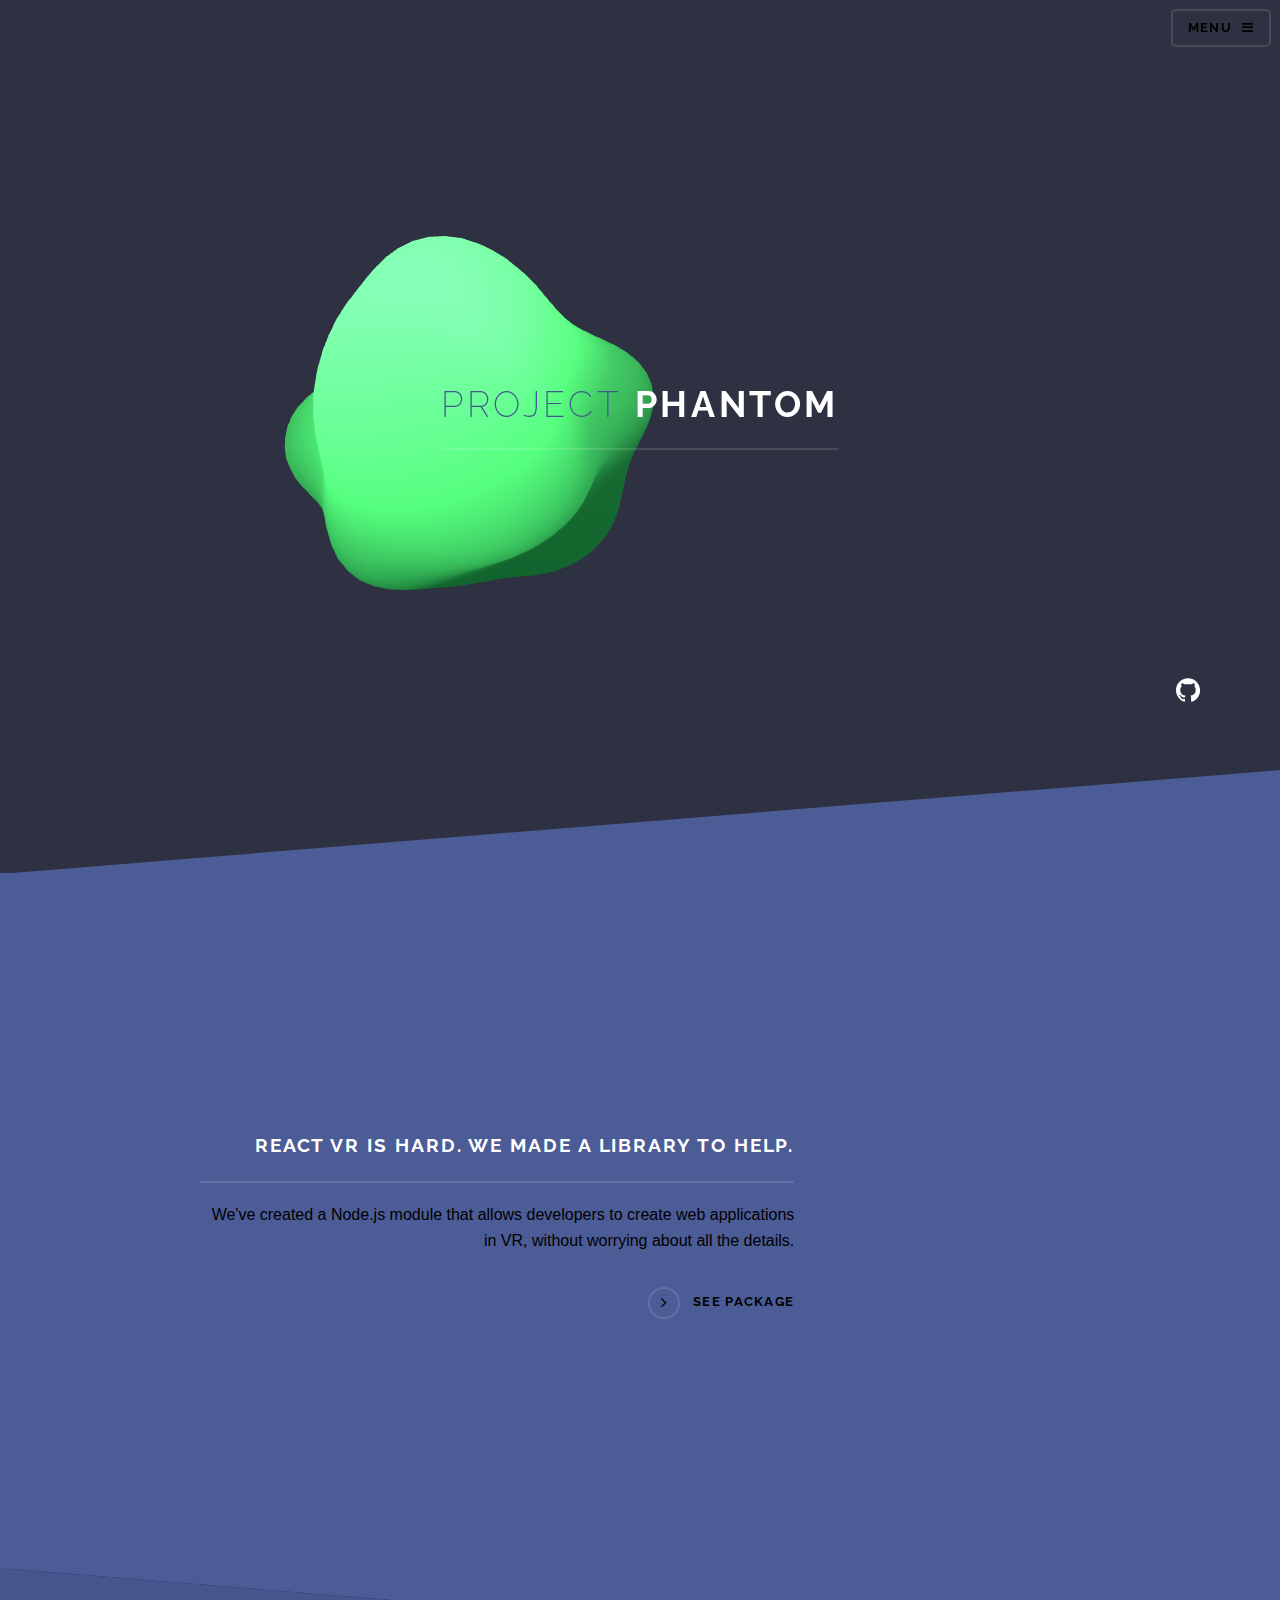
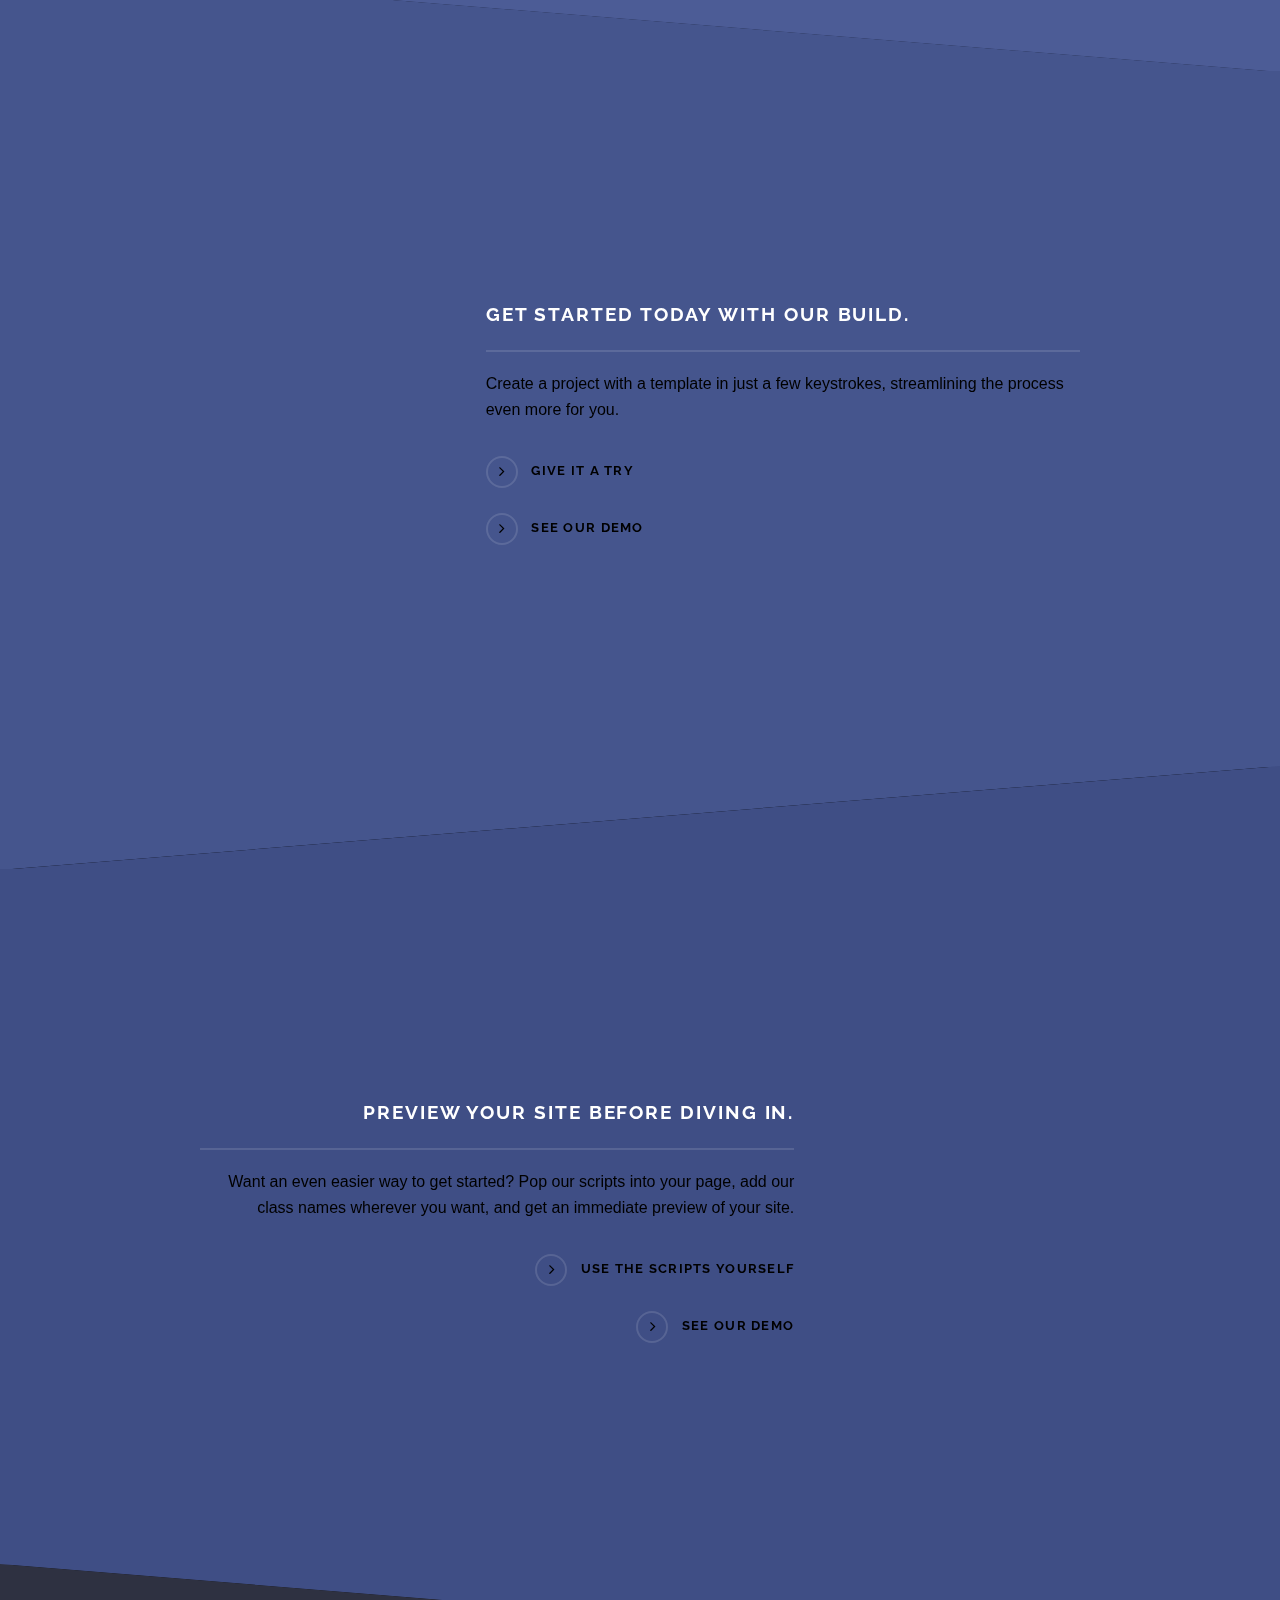
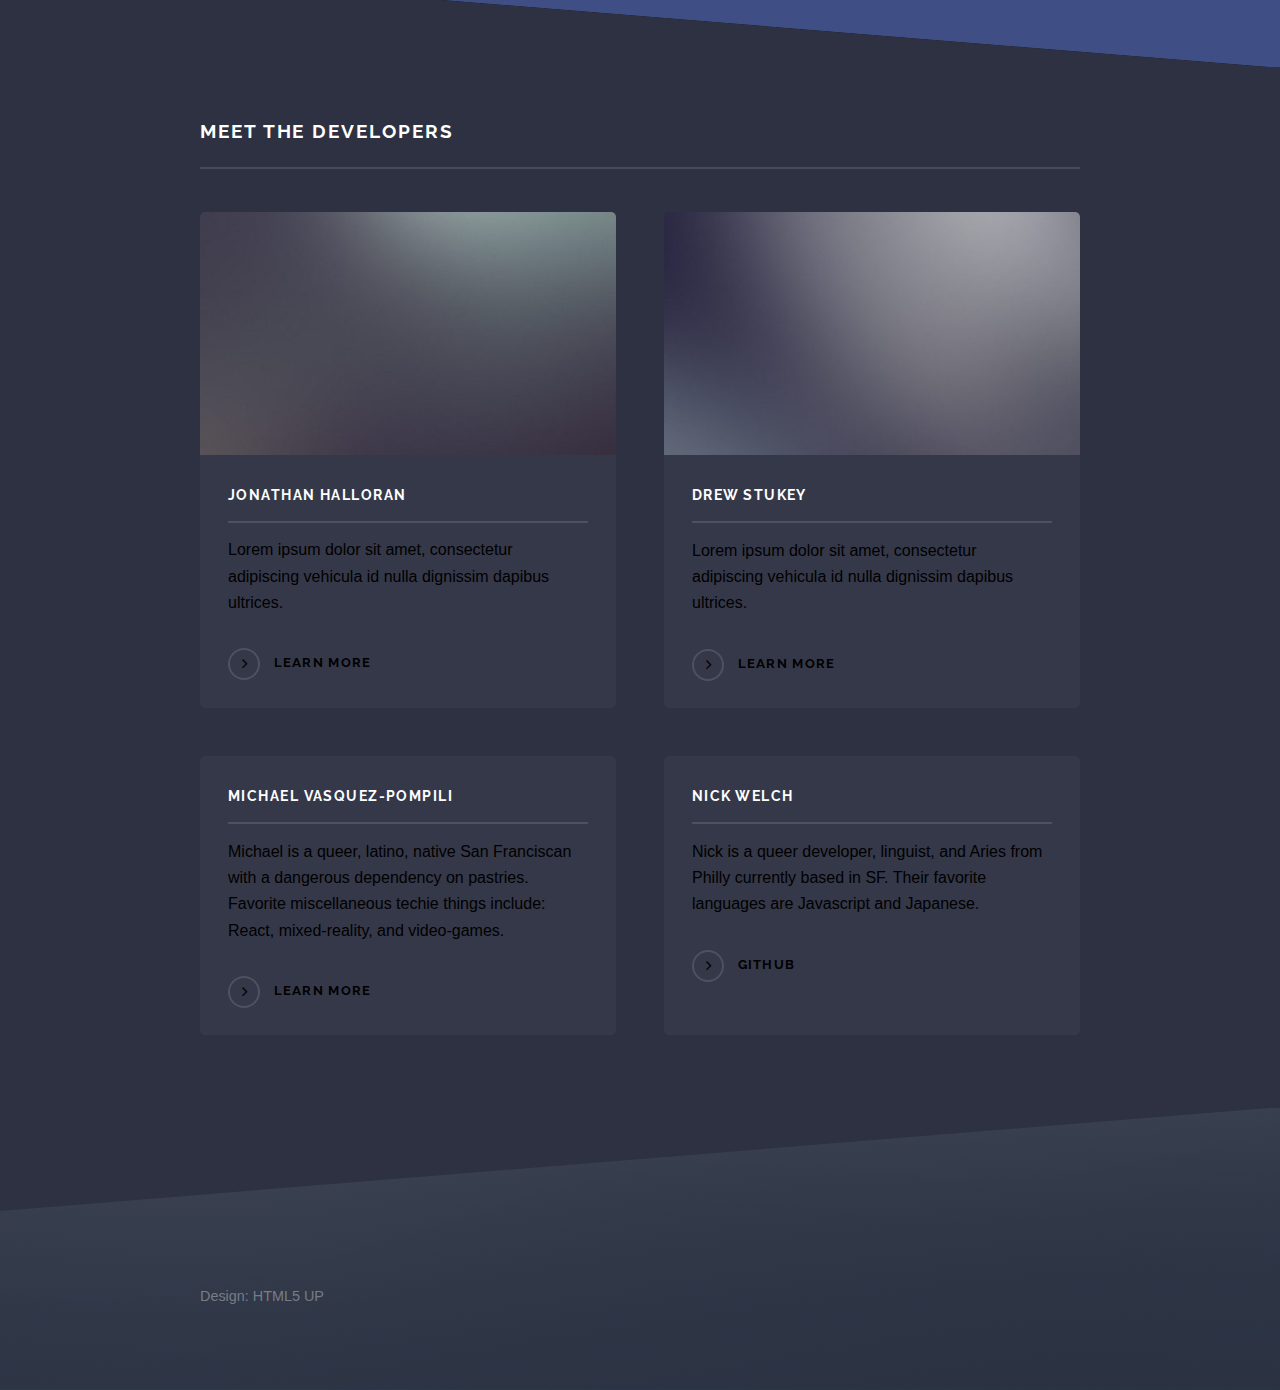
==== index.html @ 56a24dcd "hmmm" ====
<!DOCTYPE HTML>
<!--
	Solid State by HTML5 UP
	html5up.net | @ajlkn
	Free for personal and commercial use under the CCA 3.0 license (html5up.net/license)
-->
<html class="no-js">
	<head>
		<title>Project Phantom</title>
		<meta charset="utf-8" />
		<meta name="viewport" content="width=device-width, initial-scale=1" />
		<link rel="stylesheet" href="assets/css/main.css" />
		<meta name="viewport" content="width=device-width, initial-scale=1">
		<meta name="description" content="A collection of decorative animated background shapes powered by WebGL and TweenMax." />
		<meta name="keywords" content="webgl, background, shape, web design, web development, tweenmax, gsap, animation" />
		<meta name="author" content="Louis Hoebregts for Codrops" />
		<link rel="stylesheet" type="text/css" href="assets/css/base.css" />
		<link rel="stylesheet" type="text/css" href="assets/css/demo3.css" />
		<script>document.documentElement.className="js";var supportsCssVars=function(){var e,t=document.createElement("style");return t.innerHTML="root: { --tmp-var: bold; }",document.head.appendChild(t),e=!!(window.CSS&&window.CSS.supports&&window.CSS.supports("font-weight","var(--tmp-var)")),t.parentNode.removeChild(t),e};supportsCssVars()||alert("Please view this demo in a modern browser that supports CSS Variables.");</script>
		<script>
				function loadModal() {
					const iframe = document.createElement('iframe');
					iframe.classList.add('modal');
					const sectionThree = document.getElementById('three');
					sectionThree.appendChild(iframe);
					iframe.setAttribute('src', 'https://phantomvrtranslate.github.io/Phantom-Components-Demo/');
				}
			</script>
	</head>
	<body>
		<svg class="hidden">
			<symbol id="icon-github" viewBox="0 0 32.6 31.8">
				<title>github</title>
				<path d="M16.3,0C7.3,0,0,7.3,0,16.3c0,7.2,4.7,13.3,11.1,15.5c0.8,0.1,1.1-0.4,1.1-0.8c0-0.4,0-1.4,0-2.8c-4.5,1-5.5-2.2-5.5-2.2c-0.7-1.9-1.8-2.4-1.8-2.4c-1.5-1,0.1-1,0.1-1c1.6,0.1,2.5,1.7,2.5,1.7c1.5,2.5,3.8,1.8,4.7,1.4c0.1-1.1,0.6-1.8,1-2.2c-3.6-0.4-7.4-1.8-7.4-8.1c0-1.8,0.6-3.2,1.7-4.4C7.4,10.7,6.8,9,7.7,6.8c0,0,1.4-0.4,4.5,1.7c1.3-0.4,2.7-0.5,4.1-0.5c1.4,0,2.8,0.2,4.1,0.5c3.1-2.1,4.5-1.7,4.5-1.7c0.9,2.2,0.3,3.9,0.2,4.3c1,1.1,1.7,2.6,1.7,4.4c0,6.3-3.8,7.6-7.4,8c0.6,0.5,1.1,1.5,1.1,3c0,2.2,0,3.9,0,4.5c0,0.4,0.3,0.9,1.1,0.8c6.5-2.2,11.1-8.3,11.1-15.5C32.6,7.3,25.3,0,16.3,0z"/>
			</symbol>
		</svg>

		<!-- Page Wrapper -->
			<div id="page-wrapper">

				<!-- Header -->
					<header id="header" class="alt">
						<h1><a href="index.html">Project Phantom</a></h1>
						<nav>
							<a href="#menu">Menu</a>
						</nav>
					</header>

				<!-- Banner -->
					<section id="banner">
						<div class="inner">
							<!--<div class="logo"><span class="icon fa-diamond"></span></div> -->
							<div class="content">
								<canvas class="scene scene--full" id="scene"></canvas>
								<div class="content__inner">
									<h2><span class="proj">Project</span> Phantom</h2>
								</div>
								<a class="github" href="https://github.com/PhantomVRTranslate/PhantomVR" title="Find this project on GitHub"><svg class="icon icon--github"><use xlink:href="#icon-github"></use></svg></a>
							</div>
							</div>
					</section>
					<style>
 						#banner { background: -webkit-canvas(scene) }
 					</style>

				<!-- Wrapper -->
					<section id="wrapper">

						<!-- One -->
							<section id="one" class="wrapper spotlight style1">
								<div class="inner">
									<a href="#" class="image"><img src="https://s3.us-east-2.amazonaws.com/phantom-vr-images/components.png" alt="" /></a>
									<div class="content">
										<h2 class="major">React VR is hard. We made a library to help.</h2>
										<p>We've created a Node.js module that allows developers to create web applications in VR, without worrying about all the details.</p>
										<a href="https://www.npmjs.com/package/phantom_components" class="special">See Package</a>
									</div>
								</div>
							</section>

						<!-- Two -->
							<section id="two" class="wrapper alt spotlight style2">
								<div class="inner">
									<a href="#" class="image"><img src="https://s3.us-east-2.amazonaws.com/phantom-vr-images/unscraped-demo.png" alt="" /></a>
									<div class="content">
										<h2 class="major">Get started today with our build.</h2>
										<p>Create a project with a template in just a few keystrokes, streamlining the process even more for you.</p>
										<a href="https://github.com/PhantomVRTranslate/Phantom-Components-Demo" class="special">Give it a try</a>
										<a onclick="loadModal()" class="special">See our demo</a>
									</div>
								</div>
							</section>

						<!-- Three -->
							<section id="three" class="wrapper spotlight style3">
								<div class="inner">
									<a class="image"><img src="https://s3.us-east-2.amazonaws.com/phantom-vr-images/scraped-demo.png" alt="" /></button></a>
									<div class="content">
										<h2 class="major">Preview your site before diving in.</h2>
										<p>Want an even easier way to get started? Pop our scripts into your page, add our class names wherever you want, and get an immediate preview of your site.</p>
										<a href="https://github.com/PhantomVRTranslate/PhantomScripts" class="special">Use the scripts yourself</a>
										<a href="https://phantomvrtranslate.github.io/Phantom-Demo-Site/" class="special">See our demo</a>
									</div>
								</div>
							</section>

						<!-- Four -->
							<section id="four" class="wrapper alt style1">
								<div class="inner">
									<h2 class="major">Meet the Developers</h2>
									<section class="features">
										<article>
											<a href="#" class="image"><img src="images/pic04.jpg" alt="" /></a>
											<h3 class="major">Jonathan Halloran</h3>
											<p>Lorem ipsum dolor sit amet, consectetur adipiscing vehicula id nulla dignissim dapibus ultrices.</p>
											<a href="#" class="special">Learn more</a>
										</article>
										<article>
											<a href="#" class="image"><img src="images/pic07.jpg" alt="" /></a>
											<h3 class="major">Drew Stukey</h3>
											<p>Lorem ipsum dolor sit amet, consectetur adipiscing vehicula id nulla dignissim dapibus ultrices.</p>
											<a href="#" class="special">Learn more</a>
										</article>
										<article>
											<a href="#" class="image"><img src="http://res.cloudinary.com/mpompili/image/upload/c_crop,g_north,h_772,w_1235,x_0,y_89/v1525104320/Image_uploaded_from_iOS.jpg" alt="" /></a>
											<h3 class="major">Michael Vasquez-Pompili</h3>
											<p>Michael is a queer, latino, native San Franciscan with a dangerous dependency on pastries. Favorite miscellaneous techie things include: React, mixed-reality, and video-games.</p>
											<a href="#" class="special">Learn more</a>
										</article>
										<article>
											<a href="https://github.com/nwelchr" class="image"><img src="https://s3.us-east-2.amazonaws.com/nick-professional/profile.jpg" style="" alt="" /></a>
											<h3 class="major">Nick Welch</h3>
											<p>Nick is a queer developer, linguist, and Aries from Philly currently based in SF. Their favorite languages are Javascript and Japanese.</p>
											<a href="https://github.com/nwelchr" class="special">Github</a>
										</article>

									</section>
								</div>
							</section>

					</section>

				<!-- Footer -->
					<section id="footer">
						<div class="inner">

							<ul class="copyright">
								<li>Design: <a href="http://html5up.net">HTML5 UP</a></li>
							</ul>
						</div>
					</section>

			</div>

		<!-- Scripts -->
			<script src="assets/js/skel.min.js"></script>
			<script src="assets/js/jquery.min.js"></script>
			<script src="assets/js/jquery.scrollex.min.js"></script>
			<script src="assets/js/util.js"></script>
			<script src="assets/js/main.js"></script>
		<!-- 3D Blob -->
			<script src="assets/js/demo.js"></script>
			<script src="assets/js/three.min.js"></script>
			<script src="assets/js/perlin.js"></script>
			<script src="assets/js/TweenMax.min.js"></script>
			<script src="assets/js/demo3.js"></script>

	</body>
</html>
---- assets/css/main.css ----
@import url(font-awesome.min.css);
@import url("https://fonts.googleapis.com/css?family=Raleway:200,700|Source+Sans+Pro:300,600,300italic,600italic");

/*
	Solid State by HTML5 UP
	html5up.net | @ajlkn
	Free for personal and commercial use under the CCA 3.0 license (html5up.net/license)
*/

/* Modal */

.modal {
	display: block;
	position: fixed;
	top: 0;
	bottom: 0;
	left: 0;
	right: 0;
	width: 100vw;
	height: 100vh;
	z-index: 10;
	animation: fadein 5s ease forwards;
}

@keyframes fadein {
	0% { opacity: 0; }
	15% { opacity: 0 }
	100% { opacity: 1;  }
}


/* Reset */

	html, body, div, span, applet, object, iframe, h1, h2, h3, h4, h5, h6, p, blockquote, pre, a, abbr, acronym, address, big, cite, code, del, dfn, em, img, ins, kbd, q, s, samp, small, strike, strong, sub, sup, tt, var, b, u, i, center, dl, dt, dd, ol, ul, li, fieldset, form, label, legend, table, caption, tbody, tfoot, thead, tr, th, td, article, aside, canvas, details, embed, figure, figcaption, footer, header, hgroup, menu, nav, output, ruby, section, summary, time, mark, audio, video {
		margin: 0;
		padding: 0;
		border: 0;
		font-size: 100%;
		font: inherit;
		vertical-align: baseline;
	}

	article, aside, details, figcaption, figure, footer, header, hgroup, menu, nav, section {
		display: block;
	}

	body {
		line-height: 1;
		background-color: #2E3141;
	}

	ol, ul {
		list-style: none;
	}

	blockquote, q {
		quotes: none;
	}

	blockquote:before, blockquote:after, q:before, q:after {
		content: '';
		content: none;
	}

	table {
		border-collapse: collapse;
		border-spacing: 0;
	}

	body {
		-webkit-text-size-adjust: none;
	}

/* Box Model */

	*, *:before, *:after {
		-moz-box-sizing: border-box;
		-webkit-box-sizing: border-box;
		box-sizing: border-box;
	}

/* Grid */

	.row {
		border-bottom: solid 1px transparent;
		-moz-box-sizing: border-box;
		-webkit-box-sizing: border-box;
		box-sizing: border-box;
	}

	.row > * {
		float: left;
		-moz-box-sizing: border-box;
		-webkit-box-sizing: border-box;
		box-sizing: border-box;
	}

	.row:after, .row:before {
		content: '';
		display: block;
		clear: both;
		height: 0;
	}

	.row.uniform > * > :first-child {
		margin-top: 0;
	}

	.row.uniform > * > :last-child {
		margin-bottom: 0;
	}

	.row.\30 \25 > * {
		padding: 0 0 0 0em;
	}

	.row.\30 \25 {
		margin: 0 0 -1px 0em;
	}

	.row.uniform.\30 \25 > * {
		padding: 0em 0 0 0em;
	}

	.row.uniform.\30 \25 {
		margin: 0em 0 -1px 0em;
	}

	.row > * {
		padding: 0 0 0 1.75em;
	}

	.row {
		margin: 0 0 -1px -1.75em;
	}

	.row.uniform > * {
		padding: 1.75em 0 0 1.75em;
	}

	.row.uniform {
		margin: -1.75em 0 -1px -1.75em;
	}

	.row.\32 00\25 > * {
		padding: 0 0 0 3.5em;
	}

	.row.\32 00\25 {
		margin: 0 0 -1px -3.5em;
	}

	.row.uniform.\32 00\25 > * {
		padding: 3.5em 0 0 3.5em;
	}

	.row.uniform.\32 00\25 {
		margin: -3.5em 0 -1px -3.5em;
	}

	.row.\31 50\25 > * {
		padding: 0 0 0 2.625em;
	}

	.row.\31 50\25 {
		margin: 0 0 -1px -2.625em;
	}

	.row.uniform.\31 50\25 > * {
		padding: 2.625em 0 0 2.625em;
	}

	.row.uniform.\31 50\25 {
		margin: -2.625em 0 -1px -2.625em;
	}

	.row.\35 0\25 > * {
		padding: 0 0 0 0.875em;
	}

	.row.\35 0\25 {
		margin: 0 0 -1px -0.875em;
	}

	.row.uniform.\35 0\25 > * {
		padding: 0.875em 0 0 0.875em;
	}

	.row.uniform.\35 0\25 {
		margin: -0.875em 0 -1px -0.875em;
	}

	.row.\32 5\25 > * {
		padding: 0 0 0 0.4375em;
	}

	.row.\32 5\25 {
		margin: 0 0 -1px -0.4375em;
	}

	.row.uniform.\32 5\25 > * {
		padding: 0.4375em 0 0 0.4375em;
	}

	.row.uniform.\32 5\25 {
		margin: -0.4375em 0 -1px -0.4375em;
	}

	.\31 2u, .\31 2u\24 {
		width: 100%;
		clear: none;
		margin-left: 0;
	}

	.\31 1u, .\31 1u\24 {
		width: 91.6666666667%;
		clear: none;
		margin-left: 0;
	}

	.\31 0u, .\31 0u\24 {
		width: 83.3333333333%;
		clear: none;
		margin-left: 0;
	}

	.\39 u, .\39 u\24 {
		width: 75%;
		clear: none;
		margin-left: 0;
	}

	.\38 u, .\38 u\24 {
		width: 66.6666666667%;
		clear: none;
		margin-left: 0;
	}

	.\37 u, .\37 u\24 {
		width: 58.3333333333%;
		clear: none;
		margin-left: 0;
	}

	.\36 u, .\36 u\24 {
		width: 50%;
		clear: none;
		margin-left: 0;
	}

	.\35 u, .\35 u\24 {
		width: 41.6666666667%;
		clear: none;
		margin-left: 0;
	}

	.\34 u, .\34 u\24 {
		width: 33.3333333333%;
		clear: none;
		margin-left: 0;
	}

	.\33 u, .\33 u\24 {
		width: 25%;
		clear: none;
		margin-left: 0;
	}

	.\32 u, .\32 u\24 {
		width: 16.6666666667%;
		clear: none;
		margin-left: 0;
	}

	.\31 u, .\31 u\24 {
		width: 8.3333333333%;
		clear: none;
		margin-left: 0;
	}

	.\31 2u\24 + *,
	.\31 1u\24 + *,
	.\31 0u\24 + *,
	.\39 u\24 + *,
	.\38 u\24 + *,
	.\37 u\24 + *,
	.\36 u\24 + *,
	.\35 u\24 + *,
	.\34 u\24 + *,
	.\33 u\24 + *,
	.\32 u\24 + *,
	.\31 u\24 + * {
		clear: left;
	}

	.\-11u {
		margin-left: 91.66667%;
	}

	.\-10u {
		margin-left: 83.33333%;
	}

	.\-9u {
		margin-left: 75%;
	}

	.\-8u {
		margin-left: 66.66667%;
	}

	.\-7u {
		margin-left: 58.33333%;
	}

	.\-6u {
		margin-left: 50%;
	}

	.\-5u {
		margin-left: 41.66667%;
	}

	.\-4u {
		margin-left: 33.33333%;
	}

	.\-3u {
		margin-left: 25%;
	}

	.\-2u {
		margin-left: 16.66667%;
	}

	.\-1u {
		margin-left: 8.33333%;
	}

	@media screen and (max-width: 1680px) {

		.row > * {
			padding: 0 0 0 1.75em;
		}

		.row {
			margin: 0 0 -1px -1.75em;
		}

		.row.uniform > * {
			padding: 1.75em 0 0 1.75em;
		}

		.row.uniform {
			margin: -1.75em 0 -1px -1.75em;
		}

		.row.\32 00\25 > * {
			padding: 0 0 0 3.5em;
		}

		.row.\32 00\25 {
			margin: 0 0 -1px -3.5em;
		}

		.row.uniform.\32 00\25 > * {
			padding: 3.5em 0 0 3.5em;
		}

		.row.uniform.\32 00\25 {
			margin: -3.5em 0 -1px -3.5em;
		}

		.row.\31 50\25 > * {
			padding: 0 0 0 2.625em;
		}

		.row.\31 50\25 {
			margin: 0 0 -1px -2.625em;
		}

		.row.uniform.\31 50\25 > * {
			padding: 2.625em 0 0 2.625em;
		}

		.row.uniform.\31 50\25 {
			margin: -2.625em 0 -1px -2.625em;
		}

		.row.\35 0\25 > * {
			padding: 0 0 0 0.875em;
		}

		.row.\35 0\25 {
			margin: 0 0 -1px -0.875em;
		}

		.row.uniform.\35 0\25 > * {
			padding: 0.875em 0 0 0.875em;
		}

		.row.uniform.\35 0\25 {
			margin: -0.875em 0 -1px -0.875em;
		}

		.row.\32 5\25 > * {
			padding: 0 0 0 0.4375em;
		}

		.row.\32 5\25 {
			margin: 0 0 -1px -0.4375em;
		}

		.row.uniform.\32 5\25 > * {
			padding: 0.4375em 0 0 0.4375em;
		}

		.row.uniform.\32 5\25 {
			margin: -0.4375em 0 -1px -0.4375em;
		}

		.\31 2u\28xlarge\29, .\31 2u\24\28xlarge\29 {
			width: 100%;
			clear: none;
			margin-left: 0;
		}

		.\31 1u\28xlarge\29, .\31 1u\24\28xlarge\29 {
			width: 91.6666666667%;
			clear: none;
			margin-left: 0;
		}

		.\31 0u\28xlarge\29, .\31 0u\24\28xlarge\29 {
			width: 83.3333333333%;
			clear: none;
			margin-left: 0;
		}

		.\39 u\28xlarge\29, .\39 u\24\28xlarge\29 {
			width: 75%;
			clear: none;
			margin-left: 0;
		}

		.\38 u\28xlarge\29, .\38 u\24\28xlarge\29 {
			width: 66.6666666667%;
			clear: none;
			margin-left: 0;
		}

		.\37 u\28xlarge\29, .\37 u\24\28xlarge\29 {
			width: 58.3333333333%;
			clear: none;
			margin-left: 0;
		}

		.\36 u\28xlarge\29, .\36 u\24\28xlarge\29 {
			width: 50%;
			clear: none;
			margin-left: 0;
		}

		.\35 u\28xlarge\29, .\35 u\24\28xlarge\29 {
			width: 41.6666666667%;
			clear: none;
			margin-left: 0;
		}

		.\34 u\28xlarge\29, .\34 u\24\28xlarge\29 {
			width: 33.3333333333%;
			clear: none;
			margin-left: 0;
		}

		.\33 u\28xlarge\29, .\33 u\24\28xlarge\29 {
			width: 25%;
			clear: none;
			margin-left: 0;
		}

		.\32 u\28xlarge\29, .\32 u\24\28xlarge\29 {
			width: 16.6666666667%;
			clear: none;
			margin-left: 0;
		}

		.\31 u\28xlarge\29, .\31 u\24\28xlarge\29 {
			width: 8.3333333333%;
			clear: none;
			margin-left: 0;
		}

		.\31 2u\24\28xlarge\29 + *,
		.\31 1u\24\28xlarge\29 + *,
		.\31 0u\24\28xlarge\29 + *,
		.\39 u\24\28xlarge\29 + *,
		.\38 u\24\28xlarge\29 + *,
		.\37 u\24\28xlarge\29 + *,
		.\36 u\24\28xlarge\29 + *,
		.\35 u\24\28xlarge\29 + *,
		.\34 u\24\28xlarge\29 + *,
		.\33 u\24\28xlarge\29 + *,
		.\32 u\24\28xlarge\29 + *,
		.\31 u\24\28xlarge\29 + * {
			clear: left;
		}

		.\-11u\28xlarge\29 {
			margin-left: 91.66667%;
		}

		.\-10u\28xlarge\29 {
			margin-left: 83.33333%;
		}

		.\-9u\28xlarge\29 {
			margin-left: 75%;
		}

		.\-8u\28xlarge\29 {
			margin-left: 66.66667%;
		}

		.\-7u\28xlarge\29 {
			margin-left: 58.33333%;
		}

		.\-6u\28xlarge\29 {
			margin-left: 50%;
		}

		.\-5u\28xlarge\29 {
			margin-left: 41.66667%;
		}

		.\-4u\28xlarge\29 {
			margin-left: 33.33333%;
		}

		.\-3u\28xlarge\29 {
			margin-left: 25%;
		}

		.\-2u\28xlarge\29 {
			margin-left: 16.66667%;
		}

		.\-1u\28xlarge\29 {
			margin-left: 8.33333%;
		}

	}

	@media screen and (max-width: 1280px) {

		.row > * {
			padding: 0 0 0 1.75em;
		}

		.row {
			margin: 0 0 -1px -1.75em;
		}

		.row.uniform > * {
			padding: 1.75em 0 0 1.75em;
		}

		.row.uniform {
			margin: -1.75em 0 -1px -1.75em;
		}

		.row.\32 00\25 > * {
			padding: 0 0 0 3.5em;
		}

		.row.\32 00\25 {
			margin: 0 0 -1px -3.5em;
		}

		.row.uniform.\32 00\25 > * {
			padding: 3.5em 0 0 3.5em;
		}

		.row.uniform.\32 00\25 {
			margin: -3.5em 0 -1px -3.5em;
		}

		.row.\31 50\25 > * {
			padding: 0 0 0 2.625em;
		}

		.row.\31 50\25 {
			margin: 0 0 -1px -2.625em;
		}

		.row.uniform.\31 50\25 > * {
			padding: 2.625em 0 0 2.625em;
		}

		.row.uniform.\31 50\25 {
			margin: -2.625em 0 -1px -2.625em;
		}

		.row.\35 0\25 > * {
			padding: 0 0 0 0.875em;
		}

		.row.\35 0\25 {
			margin: 0 0 -1px -0.875em;
		}

		.row.uniform.\35 0\25 > * {
			padding: 0.875em 0 0 0.875em;
		}

		.row.uniform.\35 0\25 {
			margin: -0.875em 0 -1px -0.875em;
		}

		.row.\32 5\25 > * {
			padding: 0 0 0 0.4375em;
		}

		.row.\32 5\25 {
			margin: 0 0 -1px -0.4375em;
		}

		.row.uniform.\32 5\25 > * {
			padding: 0.4375em 0 0 0.4375em;
		}

		.row.uniform.\32 5\25 {
			margin: -0.4375em 0 -1px -0.4375em;
		}

		.\31 2u\28large\29, .\31 2u\24\28large\29 {
			width: 100%;
			clear: none;
			margin-left: 0;
		}

		.\31 1u\28large\29, .\31 1u\24\28large\29 {
			width: 91.6666666667%;
			clear: none;
			margin-left: 0;
		}

		.\31 0u\28large\29, .\31 0u\24\28large\29 {
			width: 83.3333333333%;
			clear: none;
			margin-left: 0;
		}

		.\39 u\28large\29, .\39 u\24\28large\29 {
			width: 75%;
			clear: none;
			margin-left: 0;
		}

		.\38 u\28large\29, .\38 u\24\28large\29 {
			width: 66.6666666667%;
			clear: none;
			margin-left: 0;
		}

		.\37 u\28large\29, .\37 u\24\28large\29 {
			width: 58.3333333333%;
			clear: none;
			margin-left: 0;
		}

		.\36 u\28large\29, .\36 u\24\28large\29 {
			width: 50%;
			clear: none;
			margin-left: 0;
		}

		.\35 u\28large\29, .\35 u\24\28large\29 {
			width: 41.6666666667%;
			clear: none;
			margin-left: 0;
		}

		.\34 u\28large\29, .\34 u\24\28large\29 {
			width: 33.3333333333%;
			clear: none;
			margin-left: 0;
		}

		.\33 u\28large\29, .\33 u\24\28large\29 {
			width: 25%;
			clear: none;
			margin-left: 0;
		}

		.\32 u\28large\29, .\32 u\24\28large\29 {
			width: 16.6666666667%;
			clear: none;
			margin-left: 0;
		}

		.\31 u\28large\29, .\31 u\24\28large\29 {
			width: 8.3333333333%;
			clear: none;
			margin-left: 0;
		}

		.\31 2u\24\28large\29 + *,
		.\31 1u\24\28large\29 + *,
		.\31 0u\24\28large\29 + *,
		.\39 u\24\28large\29 + *,
		.\38 u\24\28large\29 + *,
		.\37 u\24\28large\29 + *,
		.\36 u\24\28large\29 + *,
		.\35 u\24\28large\29 + *,
		.\34 u\24\28large\29 + *,
		.\33 u\24\28large\29 + *,
		.\32 u\24\28large\29 + *,
		.\31 u\24\28large\29 + * {
			clear: left;
		}

		.\-11u\28large\29 {
			margin-left: 91.66667%;
		}

		.\-10u\28large\29 {
			margin-left: 83.33333%;
		}

		.\-9u\28large\29 {
			margin-left: 75%;
		}

		.\-8u\28large\29 {
			margin-left: 66.66667%;
		}

		.\-7u\28large\29 {
			margin-left: 58.33333%;
		}

		.\-6u\28large\29 {
			margin-left: 50%;
		}

		.\-5u\28large\29 {
			margin-left: 41.66667%;
		}

		.\-4u\28large\29 {
			margin-left: 33.33333%;
		}

		.\-3u\28large\29 {
			margin-left: 25%;
		}

		.\-2u\28large\29 {
			margin-left: 16.66667%;
		}

		.\-1u\28large\29 {
			margin-left: 8.33333%;
		}

	}

	@media screen and (max-width: 980px) {

		.row > * {
			padding: 0 0 0 1.75em;
		}

		.row {
			margin: 0 0 -1px -1.75em;
		}

		.row.uniform > * {
			padding: 1.75em 0 0 1.75em;
		}

		.row.uniform {
			margin: -1.75em 0 -1px -1.75em;
		}

		.row.\32 00\25 > * {
			padding: 0 0 0 3.5em;
		}

		.row.\32 00\25 {
			margin: 0 0 -1px -3.5em;
		}

		.row.uniform.\32 00\25 > * {
			padding: 3.5em 0 0 3.5em;
		}

		.row.uniform.\32 00\25 {
			margin: -3.5em 0 -1px -3.5em;
		}

		.row.\31 50\25 > * {
			padding: 0 0 0 2.625em;
		}

		.row.\31 50\25 {
			margin: 0 0 -1px -2.625em;
		}

		.row.uniform.\31 50\25 > * {
			padding: 2.625em 0 0 2.625em;
		}

		.row.uniform.\31 50\25 {
			margin: -2.625em 0 -1px -2.625em;
		}

		.row.\35 0\25 > * {
			padding: 0 0 0 0.875em;
		}

		.row.\35 0\25 {
			margin: 0 0 -1px -0.875em;
		}

		.row.uniform.\35 0\25 > * {
			padding: 0.875em 0 0 0.875em;
		}

		.row.uniform.\35 0\25 {
			margin: -0.875em 0 -1px -0.875em;
		}

		.row.\32 5\25 > * {
			padding: 0 0 0 0.4375em;
		}

		.row.\32 5\25 {
			margin: 0 0 -1px -0.4375em;
		}

		.row.uniform.\32 5\25 > * {
			padding: 0.4375em 0 0 0.4375em;
		}

		.row.uniform.\32 5\25 {
			margin: -0.4375em 0 -1px -0.4375em;
		}

		.\31 2u\28medium\29, .\31 2u\24\28medium\29 {
			width: 100%;
			clear: none;
			margin-left: 0;
		}

		.\31 1u\28medium\29, .\31 1u\24\28medium\29 {
			width: 91.6666666667%;
			clear: none;
			margin-left: 0;
		}

		.\31 0u\28medium\29, .\31 0u\24\28medium\29 {
			width: 83.3333333333%;
			clear: none;
			margin-left: 0;
		}

		.\39 u\28medium\29, .\39 u\24\28medium\29 {
			width: 75%;
			clear: none;
			margin-left: 0;
		}

		.\38 u\28medium\29, .\38 u\24\28medium\29 {
			width: 66.6666666667%;
			clear: none;
			margin-left: 0;
		}

		.\37 u\28medium\29, .\37 u\24\28medium\29 {
			width: 58.3333333333%;
			clear: none;
			margin-left: 0;
		}

		.\36 u\28medium\29, .\36 u\24\28medium\29 {
			width: 50%;
			clear: none;
			margin-left: 0;
		}

		.\35 u\28medium\29, .\35 u\24\28medium\29 {
			width: 41.6666666667%;
			clear: none;
			margin-left: 0;
		}

		.\34 u\28medium\29, .\34 u\24\28medium\29 {
			width: 33.3333333333%;
			clear: none;
			margin-left: 0;
		}

		.\33 u\28medium\29, .\33 u\24\28medium\29 {
			width: 25%;
			clear: none;
			margin-left: 0;
		}

		.\32 u\28medium\29, .\32 u\24\28medium\29 {
			width: 16.6666666667%;
			clear: none;
			margin-left: 0;
		}

		.\31 u\28medium\29, .\31 u\24\28medium\29 {
			width: 8.3333333333%;
			clear: none;
			margin-left: 0;
		}

		.\31 2u\24\28medium\29 + *,
		.\31 1u\24\28medium\29 + *,
		.\31 0u\24\28medium\29 + *,
		.\39 u\24\28medium\29 + *,
		.\38 u\24\28medium\29 + *,
		.\37 u\24\28medium\29 + *,
		.\36 u\24\28medium\29 + *,
		.\35 u\24\28medium\29 + *,
		.\34 u\24\28medium\29 + *,
		.\33 u\24\28medium\29 + *,
		.\32 u\24\28medium\29 + *,
		.\31 u\24\28medium\29 + * {
			clear: left;
		}

		.\-11u\28medium\29 {
			margin-left: 91.66667%;
		}

		.\-10u\28medium\29 {
			margin-left: 83.33333%;
		}

		.\-9u\28medium\29 {
			margin-left: 75%;
		}

		.\-8u\28medium\29 {
			margin-left: 66.66667%;
		}

		.\-7u\28medium\29 {
			margin-left: 58.33333%;
		}

		.\-6u\28medium\29 {
			margin-left: 50%;
		}

		.\-5u\28medium\29 {
			margin-left: 41.66667%;
		}

		.\-4u\28medium\29 {
			margin-left: 33.33333%;
		}

		.\-3u\28medium\29 {
			margin-left: 25%;
		}

		.\-2u\28medium\29 {
			margin-left: 16.66667%;
		}

		.\-1u\28medium\29 {
			margin-left: 8.33333%;
		}

	}

	@media screen and (max-width: 736px) {

		.row > * {
			padding: 0 0 0 1.25em;
		}

		.row {
			margin: 0 0 -1px -1.25em;
		}

		.row.uniform > * {
			padding: 1.25em 0 0 1.25em;
		}

		.row.uniform {
			margin: -1.25em 0 -1px -1.25em;
		}

		.row.\32 00\25 > * {
			padding: 0 0 0 2.5em;
		}

		.row.\32 00\25 {
			margin: 0 0 -1px -2.5em;
		}

		.row.uniform.\32 00\25 > * {
			padding: 2.5em 0 0 2.5em;
		}

		.row.uniform.\32 00\25 {
			margin: -2.5em 0 -1px -2.5em;
		}

		.row.\31 50\25 > * {
			padding: 0 0 0 1.875em;
		}

		.row.\31 50\25 {
			margin: 0 0 -1px -1.875em;
		}

		.row.uniform.\31 50\25 > * {
			padding: 1.875em 0 0 1.875em;
		}

		.row.uniform.\31 50\25 {
			margin: -1.875em 0 -1px -1.875em;
		}

		.row.\35 0\25 > * {
			padding: 0 0 0 0.625em;
		}

		.row.\35 0\25 {
			margin: 0 0 -1px -0.625em;
		}

		.row.uniform.\35 0\25 > * {
			padding: 0.625em 0 0 0.625em;
		}

		.row.uniform.\35 0\25 {
			margin: -0.625em 0 -1px -0.625em;
		}

		.row.\32 5\25 > * {
			padding: 0 0 0 0.3125em;
		}

		.row.\32 5\25 {
			margin: 0 0 -1px -0.3125em;
		}

		.row.uniform.\32 5\25 > * {
			padding: 0.3125em 0 0 0.3125em;
		}

		.row.uniform.\32 5\25 {
			margin: -0.3125em 0 -1px -0.3125em;
		}

		.\31 2u\28small\29, .\31 2u\24\28small\29 {
			width: 100%;
			clear: none;
			margin-left: 0;
		}

		.\31 1u\28small\29, .\31 1u\24\28small\29 {
			width: 91.6666666667%;
			clear: none;
			margin-left: 0;
		}

		.\31 0u\28small\29, .\31 0u\24\28small\29 {
			width: 83.3333333333%;
			clear: none;
			margin-left: 0;
		}

		.\39 u\28small\29, .\39 u\24\28small\29 {
			width: 75%;
			clear: none;
			margin-left: 0;
		}

		.\38 u\28small\29, .\38 u\24\28small\29 {
			width: 66.6666666667%;
			clear: none;
			margin-left: 0;
		}

		.\37 u\28small\29, .\37 u\24\28small\29 {
			width: 58.3333333333%;
			clear: none;
			margin-left: 0;
		}

		.\36 u\28small\29, .\36 u\24\28small\29 {
			width: 50%;
			clear: none;
			margin-left: 0;
		}

		.\35 u\28small\29, .\35 u\24\28small\29 {
			width: 41.6666666667%;
			clear: none;
			margin-left: 0;
		}

		.\34 u\28small\29, .\34 u\24\28small\29 {
			width: 33.3333333333%;
			clear: none;
			margin-left: 0;
		}

		.\33 u\28small\29, .\33 u\24\28small\29 {
			width: 25%;
			clear: none;
			margin-left: 0;
		}

		.\32 u\28small\29, .\32 u\24\28small\29 {
			width: 16.6666666667%;
			clear: none;
			margin-left: 0;
		}

		.\31 u\28small\29, .\31 u\24\28small\29 {
			width: 8.3333333333%;
			clear: none;
			margin-left: 0;
		}

		.\31 2u\24\28small\29 + *,
		.\31 1u\24\28small\29 + *,
		.\31 0u\24\28small\29 + *,
		.\39 u\24\28small\29 + *,
		.\38 u\24\28small\29 + *,
		.\37 u\24\28small\29 + *,
		.\36 u\24\28small\29 + *,
		.\35 u\24\28small\29 + *,
		.\34 u\24\28small\29 + *,
		.\33 u\24\28small\29 + *,
		.\32 u\24\28small\29 + *,
		.\31 u\24\28small\29 + * {
			clear: left;
		}

		.\-11u\28small\29 {
			margin-left: 91.66667%;
		}

		.\-10u\28small\29 {
			margin-left: 83.33333%;
		}

		.\-9u\28small\29 {
			margin-left: 75%;
		}

		.\-8u\28small\29 {
			margin-left: 66.66667%;
		}

		.\-7u\28small\29 {
			margin-left: 58.33333%;
		}

		.\-6u\28small\29 {
			margin-left: 50%;
		}

		.\-5u\28small\29 {
			margin-left: 41.66667%;
		}

		.\-4u\28small\29 {
			margin-left: 33.33333%;
		}

		.\-3u\28small\29 {
			margin-left: 25%;
		}

		.\-2u\28small\29 {
			margin-left: 16.66667%;
		}

		.\-1u\28small\29 {
			margin-left: 8.33333%;
		}

	}

	@media screen and (max-width: 640px) {

		.row > * {
			padding: 0 0 0 1.25em;
		}

		.row {
			margin: 0 0 -1px -1.25em;
		}

		.row.uniform > * {
			padding: 1.25em 0 0 1.25em;
		}

		.row.uniform {
			margin: -1.25em 0 -1px -1.25em;
		}

		.row.\32 00\25 > * {
			padding: 0 0 0 2.5em;
		}

		.row.\32 00\25 {
			margin: 0 0 -1px -2.5em;
		}

		.row.uniform.\32 00\25 > * {
			padding: 2.5em 0 0 2.5em;
		}

		.row.uniform.\32 00\25 {
			margin: -2.5em 0 -1px -2.5em;
		}

		.row.\31 50\25 > * {
			padding: 0 0 0 1.875em;
		}

		.row.\31 50\25 {
			margin: 0 0 -1px -1.875em;
		}

		.row.uniform.\31 50\25 > * {
			padding: 1.875em 0 0 1.875em;
		}

		.row.uniform.\31 50\25 {
			margin: -1.875em 0 -1px -1.875em;
		}

		.row.\35 0\25 > * {
			padding: 0 0 0 0.625em;
		}

		.row.\35 0\25 {
			margin: 0 0 -1px -0.625em;
		}

		.row.uniform.\35 0\25 > * {
			padding: 0.625em 0 0 0.625em;
		}

		.row.uniform.\35 0\25 {
			margin: -0.625em 0 -1px -0.625em;
		}

		.row.\32 5\25 > * {
			padding: 0 0 0 0.3125em;
		}

		.row.\32 5\25 {
			margin: 0 0 -1px -0.3125em;
		}

		.row.uniform.\32 5\25 > * {
			padding: 0.3125em 0 0 0.3125em;
		}

		.row.uniform.\32 5\25 {
			margin: -0.3125em 0 -1px -0.3125em;
		}

		.\31 2u\28xsmall\29, .\31 2u\24\28xsmall\29 {
			width: 100%;
			clear: none;
			margin-left: 0;
		}

		.\31 1u\28xsmall\29, .\31 1u\24\28xsmall\29 {
			width: 91.6666666667%;
			clear: none;
			margin-left: 0;
		}

		.\31 0u\28xsmall\29, .\31 0u\24\28xsmall\29 {
			width: 83.3333333333%;
			clear: none;
			margin-left: 0;
		}

		.\39 u\28xsmall\29, .\39 u\24\28xsmall\29 {
			width: 75%;
			clear: none;
			margin-left: 0;
		}

		.\38 u\28xsmall\29, .\38 u\24\28xsmall\29 {
			width: 66.6666666667%;
			clear: none;
			margin-left: 0;
		}

		.\37 u\28xsmall\29, .\37 u\24\28xsmall\29 {
			width: 58.3333333333%;
			clear: none;
			margin-left: 0;
		}

		.\36 u\28xsmall\29, .\36 u\24\28xsmall\29 {
			width: 50%;
			clear: none;
			margin-left: 0;
		}

		.\35 u\28xsmall\29, .\35 u\24\28xsmall\29 {
			width: 41.6666666667%;
			clear: none;
			margin-left: 0;
		}

		.\34 u\28xsmall\29, .\34 u\24\28xsmall\29 {
			width: 33.3333333333%;
			clear: none;
			margin-left: 0;
		}

		.\33 u\28xsmall\29, .\33 u\24\28xsmall\29 {
			width: 25%;
			clear: none;
			margin-left: 0;
		}

		.\32 u\28xsmall\29, .\32 u\24\28xsmall\29 {
			width: 16.6666666667%;
			clear: none;
			margin-left: 0;
		}

		.\31 u\28xsmall\29, .\31 u\24\28xsmall\29 {
			width: 8.3333333333%;
			clear: none;
			margin-left: 0;
		}

		.\31 2u\24\28xsmall\29 + *,
		.\31 1u\24\28xsmall\29 + *,
		.\31 0u\24\28xsmall\29 + *,
		.\39 u\24\28xsmall\29 + *,
		.\38 u\24\28xsmall\29 + *,
		.\37 u\24\28xsmall\29 + *,
		.\36 u\24\28xsmall\29 + *,
		.\35 u\24\28xsmall\29 + *,
		.\34 u\24\28xsmall\29 + *,
		.\33 u\24\28xsmall\29 + *,
		.\32 u\24\28xsmall\29 + *,
		.\31 u\24\28xsmall\29 + * {
			clear: left;
		}

		.\-11u\28xsmall\29 {
			margin-left: 91.66667%;
		}

		.\-10u\28xsmall\29 {
			margin-left: 83.33333%;
		}

		.\-9u\28xsmall\29 {
			margin-left: 75%;
		}

		.\-8u\28xsmall\29 {
			margin-left: 66.66667%;
		}

		.\-7u\28xsmall\29 {
			margin-left: 58.33333%;
		}

		.\-6u\28xsmall\29 {
			margin-left: 50%;
		}

		.\-5u\28xsmall\29 {
			margin-left: 41.66667%;
		}

		.\-4u\28xsmall\29 {
			margin-left: 33.33333%;
		}

		.\-3u\28xsmall\29 {
			margin-left: 25%;
		}

		.\-2u\28xsmall\29 {
			margin-left: 16.66667%;
		}

		.\-1u\28xsmall\29 {
			margin-left: 8.33333%;
		}

	}

	@media screen and (max-width: 360px) {

		.row > * {
			padding: 0 0 0 1.25em;
		}

		.row {
			margin: 0 0 -1px -1.25em;
		}

		.row.uniform > * {
			padding: 1.25em 0 0 1.25em;
		}

		.row.uniform {
			margin: -1.25em 0 -1px -1.25em;
		}

		.row.\32 00\25 > * {
			padding: 0 0 0 2.5em;
		}

		.row.\32 00\25 {
			margin: 0 0 -1px -2.5em;
		}

		.row.uniform.\32 00\25 > * {
			padding: 2.5em 0 0 2.5em;
		}

		.row.uniform.\32 00\25 {
			margin: -2.5em 0 -1px -2.5em;
		}

		.row.\31 50\25 > * {
			padding: 0 0 0 1.875em;
		}

		.row.\31 50\25 {
			margin: 0 0 -1px -1.875em;
		}

		.row.uniform.\31 50\25 > * {
			padding: 1.875em 0 0 1.875em;
		}

		.row.uniform.\31 50\25 {
			margin: -1.875em 0 -1px -1.875em;
		}

		.row.\35 0\25 > * {
			padding: 0 0 0 0.625em;
		}

		.row.\35 0\25 {
			margin: 0 0 -1px -0.625em;
		}

		.row.uniform.\35 0\25 > * {
			padding: 0.625em 0 0 0.625em;
		}

		.row.uniform.\35 0\25 {
			margin: -0.625em 0 -1px -0.625em;
		}

		.row.\32 5\25 > * {
			padding: 0 0 0 0.3125em;
		}

		.row.\32 5\25 {
			margin: 0 0 -1px -0.3125em;
		}

		.row.uniform.\32 5\25 > * {
			padding: 0.3125em 0 0 0.3125em;
		}

		.row.uniform.\32 5\25 {
			margin: -0.3125em 0 -1px -0.3125em;
		}

		.\31 2u\28xxsmall\29, .\31 2u\24\28xxsmall\29 {
			width: 100%;
			clear: none;
			margin-left: 0;
		}

		.\31 1u\28xxsmall\29, .\31 1u\24\28xxsmall\29 {
			width: 91.6666666667%;
			clear: none;
			margin-left: 0;
		}

		.\31 0u\28xxsmall\29, .\31 0u\24\28xxsmall\29 {
			width: 83.3333333333%;
			clear: none;
			margin-left: 0;
		}

		.\39 u\28xxsmall\29, .\39 u\24\28xxsmall\29 {
			width: 75%;
			clear: none;
			margin-left: 0;
		}

		.\38 u\28xxsmall\29, .\38 u\24\28xxsmall\29 {
			width: 66.6666666667%;
			clear: none;
			margin-left: 0;
		}

		.\37 u\28xxsmall\29, .\37 u\24\28xxsmall\29 {
			width: 58.3333333333%;
			clear: none;
			margin-left: 0;
		}

		.\36 u\28xxsmall\29, .\36 u\24\28xxsmall\29 {
			width: 50%;
			clear: none;
			margin-left: 0;
		}

		.\35 u\28xxsmall\29, .\35 u\24\28xxsmall\29 {
			width: 41.6666666667%;
			clear: none;
			margin-left: 0;
		}

		.\34 u\28xxsmall\29, .\34 u\24\28xxsmall\29 {
			width: 33.3333333333%;
			clear: none;
			margin-left: 0;
		}

		.\33 u\28xxsmall\29, .\33 u\24\28xxsmall\29 {
			width: 25%;
			clear: none;
			margin-left: 0;
		}

		.\32 u\28xxsmall\29, .\32 u\24\28xxsmall\29 {
			width: 16.6666666667%;
			clear: none;
			margin-left: 0;
		}

		.\31 u\28xxsmall\29, .\31 u\24\28xxsmall\29 {
			width: 8.3333333333%;
			clear: none;
			margin-left: 0;
		}

		.\31 2u\24\28xxsmall\29 + *,
		.\31 1u\24\28xxsmall\29 + *,
		.\31 0u\24\28xxsmall\29 + *,
		.\39 u\24\28xxsmall\29 + *,
		.\38 u\24\28xxsmall\29 + *,
		.\37 u\24\28xxsmall\29 + *,
		.\36 u\24\28xxsmall\29 + *,
		.\35 u\24\28xxsmall\29 + *,
		.\34 u\24\28xxsmall\29 + *,
		.\33 u\24\28xxsmall\29 + *,
		.\32 u\24\28xxsmall\29 + *,
		.\31 u\24\28xxsmall\29 + * {
			clear: left;
		}

		.\-11u\28xxsmall\29 {
			margin-left: 91.66667%;
		}

		.\-10u\28xxsmall\29 {
			margin-left: 83.33333%;
		}

		.\-9u\28xxsmall\29 {
			margin-left: 75%;
		}

		.\-8u\28xxsmall\29 {
			margin-left: 66.66667%;
		}

		.\-7u\28xxsmall\29 {
			margin-left: 58.33333%;
		}

		.\-6u\28xxsmall\29 {
			margin-left: 50%;
		}

		.\-5u\28xxsmall\29 {
			margin-left: 41.66667%;
		}

		.\-4u\28xxsmall\29 {
			margin-left: 33.33333%;
		}

		.\-3u\28xxsmall\29 {
			margin-left: 25%;
		}

		.\-2u\28xxsmall\29 {
			margin-left: 16.66667%;
		}

		.\-1u\28xxsmall\29 {
			margin-left: 8.33333%;
		}

	}

/* Basic */

	@-ms-viewport {
		width: device-width;
	}

	body {
		-ms-overflow-style: scrollbar;
	}

	@media screen and (max-width: 640px) {

		html, body {
			min-width: 320px;
		}

	}

	body {
		background-color: #2E3141;
	}

		body.is-loading *, body.is-loading *:before, body.is-loading *:after {
			-moz-animation: none !important;
			-webkit-animation: none !important;
			-ms-animation: none !important;
			animation: none !important;
			-moz-transition: none !important;
			-webkit-transition: none !important;
			-ms-transition: none !important;
			transition: none !important;
		}

/* Type */

	body, input, select, textarea {
		color: #ffffff;
		font-family: "Source Sans Pro", Helvetica, sans-serif;
		font-size: 16.5pt;
		font-weight: 300;
		line-height: 1.65;
	}

		@media screen and (max-width: 1680px) {

			body, input, select, textarea {
				font-size: 13pt;
			}

		}

		@media screen and (max-width: 1280px) {

			body, input, select, textarea {
				font-size: 12pt;
			}

		}

		@media screen and (max-width: 980px) {

			body, input, select, textarea {
				font-size: 12pt;
			}

		}

		@media screen and (max-width: 736px) {

			body, input, select, textarea {
				font-size: 12pt;
			}

		}

		@media screen and (max-width: 640px) {

			body, input, select, textarea {
				font-size: 12pt;
			}

		}

	a {
		-moz-transition: color 0.2s ease-in-out, border-bottom-color 0.2s ease-in-out;
		-webkit-transition: color 0.2s ease-in-out, border-bottom-color 0.2s ease-in-out;
		-ms-transition: color 0.2s ease-in-out, border-bottom-color 0.2s ease-in-out;
		transition: color 0.2s ease-in-out, border-bottom-color 0.2s ease-in-out;
		color: #ffffff;
		text-decoration: none;
	}

		a:hover {
			border-bottom-color: transparent;
			color: #ffffff !important;
		}

		a.special:not(.button) {
			text-decoration: none;
			border-bottom: 0;
			display: block;
			font-family: Raleway, Helvetica, sans-serif;
			font-size: 0.8em;
			font-weight: 700;
			letter-spacing: 0.1em;
			margin: 0 0 2em 0;
			text-transform: uppercase;
		}

			a.special:not(.button):before {
				-moz-osx-font-smoothing: grayscale;
				-webkit-font-smoothing: antialiased;
				font-family: FontAwesome;
				font-style: normal;
				font-weight: normal;
				text-transform: none !important;
			}

			a.special:not(.button):before {
				-moz-transition: background-color 0.2s ease-in-out;
				-webkit-transition: background-color 0.2s ease-in-out;
				-ms-transition: background-color 0.2s ease-in-out;
				transition: background-color 0.2s ease-in-out;
				border-radius: 100%;
				border: solid 2px rgba(255, 255, 255, 0.125);
				content: '\f105';
				display: inline-block;
				font-size: 1.25em;
				height: 2em;
				line-height: 1.65em;
				margin-right: 0.85em;
				text-align: center;
				text-indent: 0.15em;
				vertical-align: middle;
				width: 2em;
			}

			a.special:not(.button):hover:before {
				background-color: rgba(255, 255, 255, 0.025);
			}

			a.special:not(.button):active:before {
				background-color: rgba(255, 255, 255, 0.075);
			}

	strong, b {
		color: #ffffff;
		font-weight: 600;
	}

	em, i {
		font-style: italic;
	}

	p {
		margin: 0 0 2em 0;
	}

	h1, h2, h3, h4, h5, h6 {
		color: #ffffff;
		font-family: Raleway, Helvetica, sans-serif;
		font-weight: 700;
		letter-spacing: 0.1em;
		margin: 0 0 1em 0;
		text-transform: uppercase;
	}

		h1 a, h2 a, h3 a, h4 a, h5 a, h6 a {
			color: inherit;
			text-decoration: none;
		}

		h1 span, h2 span, h3 span, h4 span, h5 span, h6 span {
			font-weight: 200;
		}

		h1.major, h2.major, h3.major, h4.major, h5.major, h6.major {
			padding-bottom: 1em;
			border-bottom: solid 2px rgba(255, 255, 255, 0.125);
		}
		span.proj {
			color: #45558d;
		}

	h2 {
		font-size: 1.2em;
	}

	h3 {
		font-size: 0.9em;
	}

	h4 {
		font-size: 0.7em;
	}

	h5 {
		font-size: 0.7em;
	}

	h6 {
		font-size: 0.7em;
	}

	@media screen and (max-width: 736px) {

		h2 {
			font-size: 1em;
		}

		h3 {
			font-size: 0.8em;
		}

	}

	sub {
		font-size: 0.8em;
		position: relative;
		top: 0.5em;
	}

	sup {
		font-size: 0.8em;
		position: relative;
		top: -0.5em;
	}

	blockquote {
		border-left: solid 4px rgba(255, 255, 255, 0.125);
		font-style: italic;
		margin: 0 0 2em 0;
		padding: 0.5em 0 0.5em 2em;
	}

	code {
		background: rgba(255, 255, 255, 0.025);
		border-radius: 5px;
		border: solid 2px rgba(255, 255, 255, 0.125);
		font-family: "Courier New", monospace;
		font-size: 0.9em;
		margin: 0 0.25em;
		padding: 0.25em 0.65em;
	}

	pre {
		-webkit-overflow-scrolling: touch;
		font-family: "Courier New", monospace;
		font-size: 0.9em;
		margin: 0 0 2em 0;
	}

		pre code {
			display: block;
			line-height: 1.75em;
			padding: 1em 1.5em;
			overflow-x: auto;
		}

	hr {
		border: 0;
		border-bottom: solid 2px rgba(255, 255, 255, 0.125);
		margin: 2.5em 0;
	}

		hr.major {
			margin: 4em 0;
		}

	.align-left {
		text-align: left;
	}

	.align-center {
		text-align: center;
	}

	.align-right {
		text-align: right;
	}

/* Section/Article */

	section.special, article.special {
		text-align: center;
	}

/* Form */

	form {
		margin: 0 0 2em 0;
	}

		form .field {
			margin: 0 0 2em 0;
		}

			form .field label {
				margin-top: -1.5em;
			}

			form .field:first-child label {
				margin-top: 0;
			}

		form > :last-child {
			margin-bottom: 0;
		}

	label {
		color: #ffffff;
		display: block;
		font-family: Raleway, Helvetica, sans-serif;
		font-size: 0.8em;
		font-weight: 700;
		letter-spacing: 0.1em;
		margin: 0 0 0.7em 0;
		text-transform: uppercase;
	}

	input[type="text"],
	input[type="password"],
	input[type="email"],
	input[type="tel"],
	select,
	textarea {
		-moz-appearance: none;
		-webkit-appearance: none;
		-ms-appearance: none;
		appearance: none;
		background: rgba(255, 255, 255, 0.025);
		border-radius: 5px;
		border: none;
		border: solid 2px rgba(255, 255, 255, 0.125);
		color: inherit;
		display: block;
		outline: 0;
		padding: 0 1em;
		text-decoration: none;
		width: 100%;
	}

		input[type="text"]:invalid,
		input[type="password"]:invalid,
		input[type="email"]:invalid,
		input[type="tel"]:invalid,
		select:invalid,
		textarea:invalid {
			box-shadow: none;
		}

		input[type="text"]:focus,
		input[type="password"]:focus,
		input[type="email"]:focus,
		input[type="tel"]:focus,
		select:focus,
		textarea:focus {
			border-color: #5b6ba6;
		}

	.select-wrapper {
		text-decoration: none;
		display: block;
		position: relative;
	}

		.select-wrapper:before {
			-moz-osx-font-smoothing: grayscale;
			-webkit-font-smoothing: antialiased;
			font-family: FontAwesome;
			font-style: normal;
			font-weight: normal;
			text-transform: none !important;
		}

		.select-wrapper:before {
			color: rgba(255, 255, 255, 0.125);
			content: '\f078';
			display: block;
			height: 2.75em;
			line-height: 2.75em;
			pointer-events: none;
			position: absolute;
			right: 0;
			text-align: center;
			top: 0;
			width: 2.75em;
		}

		.select-wrapper select::-ms-expand {
			display: none;
		}

	select option {
		color: #ffffff;
		background: #2e3141;
	}

	input[type="text"],
	input[type="password"],
	input[type="email"],
	select {
		height: 2.75em;
	}

	textarea {
		padding: 0.75em 1em;
	}

	input[type="checkbox"],
	input[type="radio"] {
		-moz-appearance: none;
		-webkit-appearance: none;
		-ms-appearance: none;
		appearance: none;
		display: block;
		float: left;
		margin-right: -2em;
		opacity: 0;
		width: 1em;
		z-index: -1;
	}

		input[type="checkbox"] + label,
		input[type="radio"] + label {
			text-decoration: none;
			color: #ffffff;
			cursor: pointer;
			display: inline-block;
			font-size: 1em;
			font-family: "Source Sans Pro", Helvetica, sans-serif;
			text-transform: none;
			letter-spacing: 0;
			font-weight: 300;
			padding-left: 2.4em;
			padding-right: 0.75em;
			position: relative;
		}

			input[type="checkbox"] + label:before,
			input[type="radio"] + label:before {
				-moz-osx-font-smoothing: grayscale;
				-webkit-font-smoothing: antialiased;
				font-family: FontAwesome;
				font-style: normal;
				font-weight: normal;
				text-transform: none !important;
			}

			input[type="checkbox"] + label:before,
			input[type="radio"] + label:before {
				background: rgba(255, 255, 255, 0.025);
				border-radius: 5px;
				border: solid 2px rgba(255, 255, 255, 0.125);
				content: '';
				display: inline-block;
				height: 1.65em;
				left: 0;
				line-height: 1.58125em;
				position: absolute;
				text-align: center;
				top: 0;
				width: 1.65em;
			}

		input[type="checkbox"]:checked + label:before,
		input[type="radio"]:checked + label:before {
			background: #ffffff;
			border-color: #ffffff;
			content: '\f00c';
			color: #2e3141;
		}

		input[type="checkbox"]:focus + label:before,
		input[type="radio"]:focus + label:before {
			border-color: #4c5c96;
		}

	input[type="checkbox"] + label:before {
		border-radius: 5px;
	}

	input[type="radio"] + label:before {
		border-radius: 100%;
	}

	::-webkit-input-placeholder {
		color: rgba(255, 255, 255, 0.35) !important;
		opacity: 1.0;
	}

	:-moz-placeholder {
		color: rgba(255, 255, 255, 0.35) !important;
		opacity: 1.0;
	}

	::-moz-placeholder {
		color: rgba(255, 255, 255, 0.35) !important;
		opacity: 1.0;
	}

	:-ms-input-placeholder {
		color: rgba(255, 255, 255, 0.35) !important;
		opacity: 1.0;
	}

	.polyfill-placeholder {
		color: rgba(255, 255, 255, 0.35) !important;
		opacity: 1.0;
	}

/* Box */

	.box {
		border-radius: 5px;
		border: solid 2px rgba(255, 255, 255, 0.125);
		margin-bottom: 2em;
		padding: 1.5em;
	}

		.box > :last-child,
		.box > :last-child > :last-child,
		.box > :last-child > :last-child > :last-child {
			margin-bottom: 0;
		}

		.box.alt {
			border: 0;
			border-radius: 0;
			padding: 0;
		}

/* Icon */

	.icon {
		text-decoration: none;
		border-bottom: none;
		position: relative;
	}

		.icon:before {
			-moz-osx-font-smoothing: grayscale;
			-webkit-font-smoothing: antialiased;
			font-family: FontAwesome;
			font-style: normal;
			font-weight: normal;
			text-transform: none !important;
		}

		.icon > .label {
			display: none;
		}

/* Image */

	.image {
		border-radius: 5px;
		border: 0;
		display: inline-block;
		position: relative;
	}

		.image img {
			border-radius: 5px;
			display: block;
		}

		.image.left, .image.right {
			max-width: 40%;
		}

			.image.left img, .image.right img {
				width: 100%;
			}

		.image.left {
			float: left;
			padding: 0 1.5em 1em 0;
			top: 0.25em;
		}

		.image.right {
			float: right;
			padding: 0 0 1em 1.5em;
			top: 0.25em;
		}

		.image.fit {
			display: block;
			margin: 0 0 2em 0;
			width: 100%;
		}

			.image.fit img {
				width: 100%;
			}

		.image.main {
			display: block;
			margin: 0 0 3em 0;
			width: 100%;
		}

			.image.main img {
				width: 100%;
			}

/* List */

	ol {
		list-style: decimal;
		margin: 0 0 2em 0;
		padding-left: 1.25em;
	}

		ol li {
			padding-left: 0.25em;
		}

	ul {
		list-style: disc;
		margin: 0 0 2em 0;
		padding-left: 1em;
	}

		ul li {
			padding-left: 0.5em;
		}

		ul.alt {
			list-style: none;
			padding-left: 0;
		}

			ul.alt li {
				border-top: solid 1px rgba(255, 255, 255, 0.125);
				padding: 0.5em 0;
			}

				ul.alt li:first-child {
					border-top: 0;
					padding-top: 0;
				}

		ul.icons {
			cursor: default;
			list-style: none;
			padding-left: 0;
		}

			ul.icons li {
				display: inline-block;
				padding: 0 1em 0 0;
			}

				ul.icons li:last-child {
					padding-right: 0;
				}

				ul.icons li .icon:before {
					font-size: 1.25em;
				}

		ul.actions {
			cursor: default;
			list-style: none;
			padding-left: 0;
		}

			ul.actions li {
				display: inline-block;
				padding: 0 1em 0 0;
				vertical-align: middle;
			}

				ul.actions li:last-child {
					padding-right: 0;
				}

			ul.actions.small li {
				padding: 0 0.5em 0 0;
			}

			ul.actions.vertical li {
				display: block;
				padding: 1em 0 0 0;
			}

				ul.actions.vertical li:first-child {
					padding-top: 0;
				}

				ul.actions.vertical li > * {
					margin-bottom: 0;
				}

			ul.actions.vertical.small li {
				padding: 0.5em 0 0 0;
			}

				ul.actions.vertical.small li:first-child {
					padding-top: 0;
				}

			ul.actions.fit {
				display: table;
				margin-left: -1em;
				padding: 0;
				table-layout: fixed;
				width: calc(100% + 1em);
			}

				ul.actions.fit li {
					display: table-cell;
					padding: 0 0 0 1em;
				}

					ul.actions.fit li > * {
						margin-bottom: 0;
					}

				ul.actions.fit.small {
					margin-left: -0.5em;
					width: calc(100% + 0.5em);
				}

					ul.actions.fit.small li {
						padding: 0 0 0 0.5em;
					}

			@media screen and (max-width: 640px) {

				ul.actions {
					margin: 0 0 2em 0;
				}

					ul.actions li {
						padding: 1em 0 0 0;
						display: block;
						text-align: center;
						width: 100%;
					}

						ul.actions li:first-child {
							padding-top: 0;
						}

						ul.actions li > * {
							width: 100%;
							margin: 0 !important;
						}

					ul.actions.small li {
						padding: 0.5em 0 0 0;
					}

						ul.actions.small li:first-child {
							padding-top: 0;
						}

			}

		ul.contact {
			list-style: none;
			padding: 0;
		}

			ul.contact li {
				text-decoration: none;
				margin: 2.5em 0 0 0;
				padding: 0 0 0 3.25em;
				position: relative;
			}

				ul.contact li:before {
					-moz-osx-font-smoothing: grayscale;
					-webkit-font-smoothing: antialiased;
					font-family: FontAwesome;
					font-style: normal;
					font-weight: normal;
					text-transform: none !important;
				}

				ul.contact li:before {
					border-radius: 100%;
					border: solid 2px rgba(255, 255, 255, 0.125);
					display: inline-block;
					font-size: 0.8em;
					height: 2.5em;
					left: 0;
					line-height: 2.35em;
					position: absolute;
					text-align: center;
					top: 0;
					width: 2.5em;
				}

				ul.contact li:first-child {
					margin-top: 0;
				}

			@media screen and (max-width: 736px) {

				ul.contact li {
					margin: 1.5em 0 0 0;
				}

			}

		ul.pagination {
			cursor: default;
			list-style: none;
			padding-left: 0;
		}

			ul.pagination li {
				display: inline-block;
				padding-left: 0;
				vertical-align: middle;
			}

				ul.pagination li > .page {
					-moz-transition: background-color 0.2s ease-in-out, color 0.2s ease-in-out;
					-webkit-transition: background-color 0.2s ease-in-out, color 0.2s ease-in-out;
					-ms-transition: background-color 0.2s ease-in-out, color 0.2s ease-in-out;
					transition: background-color 0.2s ease-in-out, color 0.2s ease-in-out;
					border-bottom: 0;
					border-radius: 5px;
					display: inline-block;
					height: 1.5em;
					line-height: 1.5em;
					margin: 0 0.125em;
					min-width: 1.5em;
					padding: 0 0.5em;
					text-align: center;
				}

					ul.pagination li > .page:hover {
						background-color: rgba(255, 255, 255, 0.025);
					}

					ul.pagination li > .page.active {
						background-color: #4c5c96;
					}

				ul.pagination li:first-child {
					padding-right: 0.75em;
				}

				ul.pagination li:last-child {
					padding-left: 0.75em;
				}

			@media screen and (max-width: 640px) {

				ul.pagination li:nth-child(n+2):nth-last-child(n+2) {
					display: none;
				}

				ul.pagination li .button {
					width: 100%;
				}

				ul.pagination li:first-child {
					width: calc(50% - 2px);
					text-align: left;
					padding-right: 0.325em;
				}

				ul.pagination li:last-child {
					width: calc(50% - 2px);
					text-align: right;
					padding-left: 0.325em;
				}

			}

	dl {
		margin: 0 0 2em 0;
	}

		dl dt {
			display: block;
			font-weight: 600;
			margin: 0 0 1em 0;
		}

		dl dd {
			margin-left: 2em;
		}

/* Table */

	.table-wrapper {
		-webkit-overflow-scrolling: touch;
		overflow-x: auto;
	}

	table {
		margin: 0 0 2em 0;
		width: 100%;
	}

		table tbody tr {
			border: solid 1px rgba(255, 255, 255, 0.125);
			border-left: 0;
			border-right: 0;
		}

			table tbody tr:nth-child(2n + 1) {
				background-color: rgba(255, 255, 255, 0.025);
			}

		table td {
			padding: 0.75em 0.75em;
		}

		table th {
			color: #ffffff;
			font-size: 0.9em;
			font-weight: 600;
			padding: 0 0.75em 0.75em 0.75em;
			text-align: left;
		}

		table thead {
			border-bottom: solid 2px rgba(255, 255, 255, 0.125);
		}

		table tfoot {
			border-top: solid 2px rgba(255, 255, 255, 0.125);
		}

		table.alt {
			border-collapse: separate;
		}

			table.alt tbody tr td {
				border: solid 1px rgba(255, 255, 255, 0.125);
				border-left-width: 0;
				border-top-width: 0;
			}

				table.alt tbody tr td:first-child {
					border-left-width: 1px;
				}

			table.alt tbody tr:first-child td {
				border-top-width: 1px;
			}

			table.alt thead {
				border-bottom: 0;
			}

			table.alt tfoot {
				border-top: 0;
			}

/* Button */

	input[type="submit"],
	input[type="reset"],
	input[type="button"],
	button,
	.button {
		-moz-appearance: none;
		-webkit-appearance: none;
		-ms-appearance: none;
		appearance: none;
		-moz-transition: background-color 0.2s ease-in-out;
		-webkit-transition: background-color 0.2s ease-in-out;
		-ms-transition: background-color 0.2s ease-in-out;
		transition: background-color 0.2s ease-in-out;
		background-color: transparent;
		border-radius: 5px;
		border: 0;
		box-shadow: inset 0 0 0 2px rgba(255, 255, 255, 0.125);
		color: #ffffff !important;
		cursor: pointer;
		display: inline-block;
		font-family: Raleway, Helvetica, sans-serif;
		font-size: 0.8em;
		font-weight: 700;
		height: 3.75em;
		letter-spacing: 0.1em;
		line-height: 3.75em;
		padding: 0 2.25em;
		text-align: center;
		text-decoration: none;
		text-transform: uppercase;
		white-space: nowrap;
	}

		input[type="submit"]:hover,
		input[type="reset"]:hover,
		input[type="button"]:hover,
		button:hover,
		.button:hover {
			background-color: rgba(255, 255, 255, 0.025);
		}

		input[type="submit"]:active,
		input[type="reset"]:active,
		input[type="button"]:active,
		button:active,
		.button:active {
			background-color: rgba(255, 255, 255, 0.075);
		}

		input[type="submit"].icon:before,
		input[type="reset"].icon:before,
		input[type="button"].icon:before,
		button.icon:before,
		.button.icon:before {
			margin-right: 0.5em;
			color: rgba(255, 255, 255, 0.35);
		}

		input[type="submit"].special,
		input[type="reset"].special,
		input[type="button"].special,
		button.special,
		.button.special {
			background-color: #4c5c96;
			box-shadow: none;
		}

			input[type="submit"].special:hover,
			input[type="reset"].special:hover,
			input[type="button"].special:hover,
			button.special:hover,
			.button.special:hover {
				background-color: #53639e;
			}

			input[type="submit"].special:active,
			input[type="reset"].special:active,
			input[type="button"].special:active,
			button.special:active,
			.button.special:active {
				background-color: #45558d;
			}

			input[type="submit"].special.icon:before,
			input[type="reset"].special.icon:before,
			input[type="button"].special.icon:before,
			button.special.icon:before,
			.button.special.icon:before {
				color: #7985b0;
			}

		input[type="submit"].fit,
		input[type="reset"].fit,
		input[type="button"].fit,
		button.fit,
		.button.fit {
			display: block;
			margin: 0 0 1em 0;
			width: 100%;
		}

		input[type="submit"].small,
		input[type="reset"].small,
		input[type="button"].small,
		button.small,
		.button.small {
			font-size: 0.6em;
		}

		input[type="submit"].big,
		input[type="reset"].big,
		input[type="button"].big,
		button.big,
		.button.big {
			font-size: 1em;
		}

		input[type="submit"].disabled, input[type="submit"]:disabled,
		input[type="reset"].disabled,
		input[type="reset"]:disabled,
		input[type="button"].disabled,
		input[type="button"]:disabled,
		button.disabled,
		button:disabled,
		.button.disabled,
		.button:disabled {
			opacity: 0.25;
		}

		@media screen and (max-width: 640px) {

			input[type="submit"],
			input[type="reset"],
			input[type="button"],
			button,
			.button {
				padding: 0;
			}

		}

/* Features */

	.features {
		display: -moz-flex;
		display: -webkit-flex;
		display: -ms-flex;
		display: flex;
		-moz-flex-wrap: wrap;
		-webkit-flex-wrap: wrap;
		-ms-flex-wrap: wrap;
		flex-wrap: wrap;
		margin: 0 0 2em 0;
	}

		.features article {
			padding: 1.75em 1.75em 0.1em 1.75em ;
			background-color: #353849;
			border-radius: 5px;
			margin: 1.5em 3em 1.5em 0;
			width: calc(50% - 1.5em);
		}

			.features article:nth-child(2n) {
				margin-right: 0;
			}

			.features article .image {
				border-radius: 5px 5px 0 0;
				display: block;
				margin-bottom: 1.75em;
				margin-left: -1.75em;
				margin-top: -1.75em;
				position: relative;
				width: calc(100% + 3.5em);
			}

				.features article .image img {
					border-radius: 5px 5px 0 0;
					width: 100%;
				}

		@media screen and (max-width: 980px) {

			.features article {
				margin: 1em 2em 1em 0;
				width: calc(50% - 1em);
			}

		}

		@media screen and (max-width: 736px) {

			.features article {
				padding: 1.5em 1.5em 0.1em 1.5em ;
				margin: 0.875em 1.75em 0.875em 0;
				width: calc(50% - 0.875em - 1px);
			}

				.features article .image {
					margin-bottom: 1.5em;
					margin-left: -1.5em;
					margin-top: -1.5em;
					width: calc(100% + 3em);
				}

		}

		@media screen and (max-width: 640px) {

			.features {
				display: block;
			}

				.features article {
					width: 100%;
					margin: 0 0 2em 0 !important;
				}

		}

/* Header */

	#header {
		-moz-transition: background-color 0.2s ease-in-out;
		-webkit-transition: background-color 0.2s ease-in-out;
		-ms-transition: background-color 0.2s ease-in-out;
		transition: background-color 0.2s ease-in-out;
		background-color: rgba(53, 56, 73, 0.95);
		height: 3.5em;
		left: 0;
		line-height: 3.5em;
		padding: 0 1.25em;
		position: fixed;
		top: 0;
		width: 100%;
		z-index: 10000;
	}

		#header h1 {
			-moz-transition: opacity 0.2s ease-in-out, visibility 0.2s;
			-webkit-transition: opacity 0.2s ease-in-out, visibility 0.2s;
			-ms-transition: opacity 0.2s ease-in-out, visibility 0.2s;
			transition: opacity 0.2s ease-in-out, visibility 0.2s;
			border-bottom: 0;
			font-size: 0.8em;
			margin-bottom: 0;
			opacity: 1;
			visibility: visible;
		}

			#header h1 a {
				border: 0;
			}

		#header nav {
			font-family: Raleway, Helvetica, sans-serif;
			font-size: 0.8em;
			font-weight: 700;
			height: 3em;
			letter-spacing: 0.1em;
			line-height: 3em;
			position: absolute;
			right: 0.7em;
			text-transform: uppercase;
			top: 0.7em;
		}

			#header nav a {
				border: 0;
				display: inline-block;
				padding: 0 1em;
			}

				#header nav a:before {
					float: right;
					margin-left: 0.75em;
				}

				#header nav a[href="#menu"] {
					text-decoration: none;
					-moz-transition: background-color 0.2s ease-in-out;
					-webkit-transition: background-color 0.2s ease-in-out;
					-ms-transition: background-color 0.2s ease-in-out;
					transition: background-color 0.2s ease-in-out;
					border-radius: 5px;
					box-shadow: inset 0 0 0 2px rgba(255, 255, 255, 0.125);
					padding: 0 1.35em;
				}

					#header nav a[href="#menu"]:before {
						-moz-osx-font-smoothing: grayscale;
						-webkit-font-smoothing: antialiased;
						font-family: FontAwesome;
						font-style: normal;
						font-weight: normal;
						text-transform: none !important;
					}

					#header nav a[href="#menu"]:before {
						content: '\f0c9';
					}

					#header nav a[href="#menu"]:hover {
						background-color: rgba(255, 255, 255, 0.025);
					}

					#header nav a[href="#menu"]:active {
						background-color: rgba(255, 255, 255, 0.075);
					}

		#header.alt {
			background-color: transparent;
		}

			#header.alt h1 {
				opacity: 0;
				visibility: hidden;
			}

		@media screen and (max-width: 736px) {

			#header {
				height: 2.75em;
				line-height: 2.75em;
			}

				#header nav {
					top: 0;
					right: 0;
					height: inherit;
					line-height: inherit;
				}

					#header nav a {
						height: inherit;
						line-height: inherit;
					}

						#header nav a[href="#menu"] {
							box-shadow: none;
							padding: 0 1em;
							border-radius: 0;
						}

							#header nav a[href="#menu"]:hover, #header nav a[href="#menu"]:active {
								background-color: inherit;
							}

		}

		@media screen and (max-width: 640px) {

			#header nav a[href="#menu"] {
				width: 4em;
				white-space: nowrap;
				text-indent: 4em;
				position: relative;
			}

				#header nav a[href="#menu"]:before {
					width: inherit;
					position: absolute;
					top: 0;
					left: 0;
					text-indent: 0;
					text-align: right;
					margin-left: 0;
					padding-right: 1.25em;
				}

		}

/* Menu */

	#page-wrapper {
		-moz-transition: -moz-filter 0.25s ease;
		-webkit-transition: -webkit-filter 0.25s ease;
		-ms-transition: -ms-filter 0.25s ease;
		transition: filter 0.25s ease;
	}

	#menu {
		-moz-align-items: center;
		-webkit-align-items: center;
		-ms-align-items: center;
		align-items: center;
		display: -moz-flex;
		display: -webkit-flex;
		display: -ms-flex;
		display: flex;
		-moz-justify-content: center;
		-webkit-justify-content: center;
		-ms-justify-content: center;
		justify-content: center;
		-moz-pointer-events: none;
		-webkit-pointer-events: none;
		-ms-pointer-events: none;
		pointer-events: none;
		-moz-transition: opacity 0.35s ease, visibility 0.35s;
		-webkit-transition: opacity 0.35s ease, visibility 0.35s;
		-ms-transition: opacity 0.35s ease, visibility 0.35s;
		transition: opacity 0.35s ease, visibility 0.35s;
		-moz-user-select: none;
		-webkit-user-select: none;
		-ms-user-select: none;
		user-select: none;
		-webkit-tap-highlight-color: transparent;
		background: rgba(46, 49, 65, 0.8);
		cursor: default;
		height: 100%;
		left: 0;
		opacity: 0;
		position: fixed;
		text-align: center;
		top: 0;
		visibility: hidden;
		width: 100%;
	}

		#menu .inner {
			padding: 2.5em 1.5em 0.5em 1.5em ;
			-moz-transform: translateY(0.5em);
			-webkit-transform: translateY(0.5em);
			-ms-transform: translateY(0.5em);
			transform: translateY(0.5em);
			-moz-transition: opacity 0.35s ease, -moz-transform 0.35s ease;
			-webkit-transition: opacity 0.35s ease, -webkit-transform 0.35s ease;
			-ms-transition: opacity 0.35s ease, -ms-transform 0.35s ease;
			transition: opacity 0.35s ease, transform 0.35s ease;
			-webkit-overflow-scrolling: touch;
			background: #4c5c96;
			border-radius: 5px;
			display: block;
			max-width: 100%;
			opacity: 0;
			position: relative;
			width: 18em;
		}

		#menu h2 {
			border-bottom: solid 2px rgba(255, 255, 255, 0.125);
			padding-bottom: 1em;
		}

		#menu .close {
			background-image: url("images/close.svg");
			background-position: 75% 25%;
			background-repeat: no-repeat;
			background-size: 2em 2em;
			border: 0;
			content: '';
			display: block;
			height: 4em;
			overflow: hidden;
			position: absolute;
			right: 0;
			text-align: center;
			text-indent: 4em;
			top: 0;
			width: 4em;
		}

		#menu .links {
			list-style: none;
			margin-bottom: 1.5em;
			padding: 0;
		}

			#menu .links li {
				padding: 0;
			}

				#menu .links li a {
					border-radius: 5px;
					border: 0;
					display: block;
					font-family: Raleway, Helvetica, sans-serif;
					font-size: 0.8em;
					font-weight: 200;
					letter-spacing: 0.1em;
					line-height: 1.85em;
					padding: 0.75em 0;
					text-transform: uppercase;
				}

					#menu .links li a:hover {
						background: #45558d;
					}

		@media screen and (max-width: 736px) {

			#menu .inner {
				max-height: 100%;
				overflow-y: auto;
				overflow-x: hidden;
			}

				#menu .inner .close {
					background-size: 1.5em 1.5em;
				}

		}

	body.is-menu-visible #page-wrapper {
		-moz-filter: blur(1.5px);
		-webkit-filter: blur(1.5px);
		-ms-filter: blur(1.5px);
		filter: blur(1.5px);
	}

	body.is-menu-visible #menu {
		-moz-pointer-events: auto;
		-webkit-pointer-events: auto;
		-ms-pointer-events: auto;
		pointer-events: auto;
		opacity: 1;
		visibility: visible;
	}

		body.is-menu-visible #menu .inner {
			-moz-transform: translateY(0);
			-webkit-transform: translateY(0);
			-ms-transform: translateY(0);
			transform: translateY(0);
			opacity: 1;
		}

/* Banner */

	#banner {
	}

		#banner .inner {
			width: 100%;
		}

		#banner .logo {
			-moz-transition: opacity 2s ease, -moz-transform 1s ease;
			-webkit-transition: opacity 2s ease, -webkit-transform 1s ease;
			-ms-transition: opacity 2s ease, -ms-transform 1s ease;
			transition: opacity 2s ease, transform 1s ease;
			-moz-transform: translateY(0);
			-webkit-transform: translateY(0);
			-ms-transform: translateY(0);
			transform: translateY(0);
			opacity: 1;
			margin: 0 0 1.3em 0;
		}

			#banner .logo .icon {
				border-radius: 100%;
				border: solid 2px rgba(255, 255, 255, 0.125);
				cursor: default;
				display: inline-block;
				font-size: 2em;
				height: 2.25em;
				line-height: 2.25em;
				text-align: center;
				width: 2.25em;
			}

		#banner h2, #banner h3 {
			-moz-transition: opacity 0.5s ease, -moz-transform 0.5s ease, -moz-filter 0.25s ease;
			-webkit-transition: opacity 0.5s ease, -webkit-transform 0.5s ease, -webkit-filter 0.25s ease;
			-ms-transition: opacity 0.5s ease, -ms-transform 0.5s ease, -ms-filter 0.25s ease;
			transition: opacity 0.5s ease, transform 0.5s ease, filter 0.25s ease;
			-moz-transform: translateX(0);
			-webkit-transform: translateX(0);
			-ms-transform: translateX(0);
			transform: translateX(0);
			-moz-transition-delay: 0.65s;
			-webkit-transition-delay: 0.65s;
			-ms-transition-delay: 0.65s;
			transition-delay: 0.65s;
			-moz-filter: blur(0);
			-webkit-filter: blur(0);
			-ms-filter: blur(0);
			filter: blur(0);
			opacity: 1;
		}

		#banner h2 {
			border-bottom: solid 2px rgba(255, 255, 255, 0.125);
			font-size: 2.25em;
			margin-bottom: 0.8em;
			padding-bottom: 0.4em;
		}

		#banner p {
			-moz-transition: opacity 0.5s ease, -moz-transform 0.5s ease, -moz-filter 0.25s ease;
			-webkit-transition: opacity 0.5s ease, -webkit-transform 0.5s ease, -webkit-filter 0.25s ease;
			-ms-transition: opacity 0.5s ease, -ms-transform 0.5s ease, -ms-filter 0.25s ease;
			transition: opacity 0.5s ease, transform 0.5s ease, filter 0.25s ease;
			-moz-transform: translateX(0);
			-webkit-transform: translateX(0);
			-ms-transform: translateX(0);
			transform: translateX(0);
			-moz-transition-delay: 0.8s;
			-webkit-transition-delay: 0.8s;
			-ms-transition-delay: 0.8s;
			transition-delay: 0.8s;
			-moz-filter: blur(0);
			-webkit-filter: blur(0);
			-ms-filter: blur(0);
			filter: blur(0);
			opacity: 1;
			font-family: Raleway, Helvetica, sans-serif;
			font-size: 1em;
			font-weight: 200;
			letter-spacing: 0.1em;
			line-height: 2;
			text-transform: uppercase;
		}

		@media screen and (max-width: 2080px) {

			#banner {
				padding: 7em 0 8.25em 0 ;
				background-color: #2e3141;
				background-size: auto, cover;
				background-position: center, center;
			}

		}

		@media screen and (max-width: 980px) {

			#banner {
				padding: 12em 3em 12.375em 3em ;
				margin-bottom: -4.75em;
			}

				#banner .inner {
					width: 100%;
				}

		}

		@media screen and (max-width: 1000px) {

			#banner {
				padding: 5em 2em 4.25em 2em ;
				margin-bottom: -2.5em;
			}

				#banner .logo {
					margin: 0 0 1em 0;
				}

					#banner .logo .icon {
						font-size: 1.5em;
					}

				#banner h2 {
					font-size: 1.5em;
				}

				#banner p {
					font-size: 0.8em;
				}

		}

		body.is-loading #banner .logo {
			-moz-transform: translateY(0.5em);
			-webkit-transform: translateY(0.5em);
			-ms-transform: translateY(0.5em);
			transform: translateY(0.5em);
			opacity: 0;
		}

		body.is-loading #banner h2, body.is-loading #banner h3 {
			opacity: 0;
			-moz-transform: translateX(0.25em);
			-webkit-transform: translateX(0.25em);
			-ms-transform: translateX(0.25em);
			transform: translateX(0.25em);
			-moz-filter: blur(2px);
			-webkit-filter: blur(2px);
			-ms-filter: blur(2px);
			filter: blur(2px);
		}

		body.is-loading #banner p {
			opacity: 0;
			-moz-transform: translateX(0.5em);
			-webkit-transform: translateX(0.5em);
			-ms-transform: translateX(0.5em);
			transform: translateX(0.5em);
			-moz-filter: blur(2px);
			-webkit-filter: blur(2px);
			-ms-filter: blur(2px);
			filter: blur(2px);
		}

/* Wrapper */

	#wrapper > header {
		padding: 11em 0 2.25em 0 ;
	}

		#wrapper > header .inner {
			margin: 0 auto;
			width: 55em;
		}

		#wrapper > header h2 {
			border-bottom: solid 2px rgba(255, 255, 255, 0.125);
			font-size: 2em;
			margin-bottom: 0.8em;
			padding-bottom: 0.4em;
		}

		#wrapper > header p {
			font-family: Raleway, Helvetica, sans-serif;
			font-size: 1em;
			font-weight: 200;
			letter-spacing: 0.1em;
			line-height: 2;
			text-transform: uppercase;
		}

	@media screen and (max-width: 1280px) {

		#wrapper > header {
			padding: 9em 0 6.25em 0 ;
			background-color: #2e3141;
			background-size: auto, cover;
			background-position: center, 0% 30%;
			margin-bottom: -6.5em;
		}

	}

	@media screen and (max-width: 980px) {

		#wrapper > header {
			padding: 11em 3em 7.375em 3em ;
			background-size: auto, cover;
			background-position: center, 0% 0%;
			margin-bottom: -4.75em;
		}

			#wrapper > header .inner {
				width: 100%;
			}

	}

	@media screen and (max-width: 736px) {

		#wrapper > header {
			padding: 6.5em 2em 3em 2em ;
			background-size: auto, 125%;
			margin-bottom: -2.5em;
		}

			#wrapper > header h2 {
				font-size: 1.25em;
			}

			#wrapper > header p {
				font-size: 0.8em;
			}

	}

	.wrapper {
		background-color: #2e3141;
		margin: 6.5em 0;
		position: relative;
	}

		.wrapper:before, .wrapper:after {
			background-image: url("data:image/svg+xml;charset=utf8,%3Csvg xmlns='http://www.w3.org/2000/svg' width='100' height='100' viewBox='0 0 100 100' preserveAspectRatio='none'%3E%3Cpolygon points='0,100 100,0 100,100' style='fill:%232e3141%3B' /%3E%3C/svg%3E");
		}

		.wrapper:before {
			box-shadow: inset 0 -1px 0 0 #2e3141, 0 1px 0 0 #2e3141;
		}

		.wrapper:after {
			box-shadow: inset 0 -1px 0 0 #2e3141, 0 1px 0 0 #2e3141;
		}

		.wrapper:before, .wrapper:after {
			background-repeat: no-repeat;
			background-size: 100% 100%;
			content: '';
			display: block;
			height: 6.5em;
			position: absolute;
			width: 100%;
		}

		.wrapper:before {
			left: 0;
			top: -6.5em;
		}

		.wrapper:after {
			-moz-transform: scaleY(-1);
			-webkit-transform: scaleY(-1);
			-ms-transform: scaleY(-1);
			transform: scaleY(-1);
			bottom: -6.5em;
			left: 0;
		}

		.wrapper.alt:before {
			-moz-transform: scaleX(-1);
			-webkit-transform: scaleX(-1);
			-ms-transform: scaleX(-1);
			transform: scaleX(-1);
		}

		.wrapper.alt:after {
			-moz-transform: scaleY(-1) scaleX(-1);
			-webkit-transform: scaleY(-1) scaleX(-1);
			-ms-transform: scaleY(-1) scaleX(-1);
			transform: scaleY(-1) scaleX(-1);
		}

		.wrapper .inner {
			padding: 3em 0 1em 0 ;
			margin: 0 auto;
			width: 55em;
		}
		.wrapper.style1 {
			margin: 0em 0;
		}

		.wrapper.style2 {
			background-color: #353849;
		}

			.wrapper.style2:before, .wrapper.style2:after {
				background-image: url("data:image/svg+xml;charset=utf8,%3Csvg xmlns='http://www.w3.org/2000/svg' width='100' height='100' viewBox='0 0 100 100' preserveAspectRatio='none'%3E%3Cpolygon points='0,100 100,0 100,100' style='fill:%23353849%3B' /%3E%3C/svg%3E");
			}

			.wrapper.style2:before {
				box-shadow: inset 0 -1px 0 0 #353849, 0 1px 0 0 #353849;
			}

			.wrapper.style2:after {
				box-shadow: inset 0 -1px 0 0 #353849, 0 1px 0 0 #353849;
			}

		.wrapper.style3 {
			background-color: #3d4051;
		}

			.wrapper.style3:before, .wrapper.style3:after {
				background-image: url("data:image/svg+xml;charset=utf8,%3Csvg xmlns='http://www.w3.org/2000/svg' width='100' height='100' viewBox='0 0 100 100' preserveAspectRatio='none'%3E%3Cpolygon points='0,100 100,0 100,100' style='fill:%233d4051%3B' /%3E%3C/svg%3E");
			}

			.wrapper.style3:before {
				box-shadow: inset 0 -1px 0 0 #3d4051, 0 1px 0 0 #3d4051;
			}

			.wrapper.style3:after {
				box-shadow: inset 0 -1px 0 0 #3d4051, 0 1px 0 0 #3d4051;
			}

		.wrapper.style4 {
			background-color: #454858;
		}

			.wrapper.style4:before, .wrapper.style4:after {
				background-image: url("data:image/svg+xml;charset=utf8,%3Csvg xmlns='http://www.w3.org/2000/svg' width='100' height='100' viewBox='0 0 100 100' preserveAspectRatio='none'%3E%3Cpolygon points='0,100 100,0 100,100' style='fill:%23454858%3B' /%3E%3C/svg%3E");
			}

			.wrapper.style4:before {
				box-shadow: inset 0 -1px 0 0 #454858, 0 1px 0 0 #454858;
			}

			.wrapper.style4:after {
				box-shadow: inset 0 -1px 0 0 #454858, 0 1px 0 0 #454858;
			}

		.wrapper.style5 {
			background-color: #4d5060;
		}

			.wrapper.style5:before, .wrapper.style5:after {
				background-image: url("data:image/svg+xml;charset=utf8,%3Csvg xmlns='http://www.w3.org/2000/svg' width='100' height='100' viewBox='0 0 100 100' preserveAspectRatio='none'%3E%3Cpolygon points='0,100 100,0 100,100' style='fill:%234d5060%3B' /%3E%3C/svg%3E");
			}

			.wrapper.style5:before {
				box-shadow: inset 0 -1px 0 0 #4d5060, 0 1px 0 0 #4d5060;
			}

			.wrapper.style5:after {
				box-shadow: inset 0 -1px 0 0 #4d5060, 0 1px 0 0 #4d5060;
			}

		.wrapper.style6 {
			background-color: #555867;
		}

			.wrapper.style6:before, .wrapper.style6:after {
				background-image: url("data:image/svg+xml;charset=utf8,%3Csvg xmlns='http://www.w3.org/2000/svg' width='100' height='100' viewBox='0 0 100 100' preserveAspectRatio='none'%3E%3Cpolygon points='0,100 100,0 100,100' style='fill:%23555867%3B' /%3E%3C/svg%3E");
			}

			.wrapper.style6:before {
				box-shadow: inset 0 -1px 0 0 #555867, 0 1px 0 0 #555867;
			}

			.wrapper.style6:after {
				box-shadow: inset 0 -1px 0 0 #555867, 0 1px 0 0 #555867;
			}

		.wrapper.spotlight {
			background-color: #4c5c96;
		}

			.wrapper.spotlight:before, .wrapper.spotlight:after {
				background-image: url("data:image/svg+xml;charset=utf8,%3Csvg xmlns='http://www.w3.org/2000/svg' width='100' height='100' viewBox='0 0 100 100' preserveAspectRatio='none'%3E%3Cpolygon points='0,100 100,0 100,100' style='fill:%234c5c96%3B' /%3E%3C/svg%3E");
			}

			.wrapper.spotlight:before {
				box-shadow: inset 0 -1px 0 0 #4c5c96, 0 1px 0 0 #4c5c96;
			}

			.wrapper.spotlight:after {
				box-shadow: inset 0 -1px 0 0 #4c5c96, 0 1px 0 0 #4c5c96;
			}

			.wrapper.spotlight .inner {
				display: -moz-flex;
				display: -webkit-flex;
				display: -ms-flex;
				display: flex;
				-moz-align-items: center;
				-webkit-align-items: center;
				-ms-align-items: center;
				align-items: center;
				-moz-flex-direction: row;
				-webkit-flex-direction: row;
				-ms-flex-direction: row;
				flex-direction: row;
			}

			.wrapper.spotlight .image {
				border-radius: 100%;
				margin: 0 3em 2em 0;
				width: 22em;
				overflow: hidden;
				-ms-flex: 1;
			}

				.wrapper.spotlight .image img {
					border-radius: 100%;
					width: 100%;
				}

			.wrapper.spotlight .content {
				width: 100%;
				-ms-flex: 2;
			}

			.wrapper.spotlight:nth-child(2n - 1) .inner {
				-moz-flex-direction: row-reverse;
				-webkit-flex-direction: row-reverse;
				-ms-flex-direction: row-reverse;
				flex-direction: row-reverse;
				text-align: right;
			}

			.wrapper.spotlight:nth-child(2n - 1) .image {
				margin: 0 0 2em 3em;
			}

			.wrapper.spotlight.style2 {
				background-color: #45558d;
			}

				.wrapper.spotlight.style2:before, .wrapper.spotlight.style2:after {
					background-image: url("data:image/svg+xml;charset=utf8,%3Csvg xmlns='http://www.w3.org/2000/svg' width='100' height='100' viewBox='0 0 100 100' preserveAspectRatio='none'%3E%3Cpolygon points='0,100 100,0 100,100' style='fill:%2345558d%3B' /%3E%3C/svg%3E");
				}

				.wrapper.spotlight.style2:before {
					box-shadow: inset 0 -1px 0 0 #45558d, 0 1px 0 0 #45558d;
				}

				.wrapper.spotlight.style2:after {
					box-shadow: inset 0 -1px 0 0 #45558d, 0 1px 0 0 #45558d;
				}

			.wrapper.spotlight.style3 {
				background-color: #3f4e85;
			}

				.wrapper.spotlight.style3:before, .wrapper.spotlight.style3:after {
					background-image: url("data:image/svg+xml;charset=utf8,%3Csvg xmlns='http://www.w3.org/2000/svg' width='100' height='100' viewBox='0 0 100 100' preserveAspectRatio='none'%3E%3Cpolygon points='0,100 100,0 100,100' style='fill:%233f4e85%3B' /%3E%3C/svg%3E");
				}

				.wrapper.spotlight.style3:before {
					box-shadow: inset 0 -1px 0 0 #3f4e85, 0 1px 0 0 #3f4e85;
				}

				.wrapper.spotlight.style3:after {
					box-shadow: inset 0 -1px 0 0 #3f4e85, 0 1px 0 0 #3f4e85;
				}

			.wrapper.spotlight.style4 {
				background-color: #39477c;
			}

				.wrapper.spotlight.style4:before, .wrapper.spotlight.style4:after {
					background-image: url("data:image/svg+xml;charset=utf8,%3Csvg xmlns='http://www.w3.org/2000/svg' width='100' height='100' viewBox='0 0 100 100' preserveAspectRatio='none'%3E%3Cpolygon points='0,100 100,0 100,100' style='fill:%2339477c%3B' /%3E%3C/svg%3E");
				}

				.wrapper.spotlight.style4:before {
					box-shadow: inset 0 -1px 0 0 #39477c, 0 1px 0 0 #39477c;
				}

				.wrapper.spotlight.style4:after {
					box-shadow: inset 0 -1px 0 0 #39477c, 0 1px 0 0 #39477c;
				}

			.wrapper.spotlight.style5 {
				background-color: #324072;
			}

				.wrapper.spotlight.style5:before, .wrapper.spotlight.style5:after {
					background-image: url("data:image/svg+xml;charset=utf8,%3Csvg xmlns='http://www.w3.org/2000/svg' width='100' height='100' viewBox='0 0 100 100' preserveAspectRatio='none'%3E%3Cpolygon points='0,100 100,0 100,100' style='fill:%23324072%3B' /%3E%3C/svg%3E");
				}

				.wrapper.spotlight.style5:before {
					box-shadow: inset 0 -1px 0 0 #324072, 0 1px 0 0 #324072;
				}

				.wrapper.spotlight.style5:after {
					box-shadow: inset 0 -1px 0 0 #324072, 0 1px 0 0 #324072;
				}

			.wrapper.spotlight.style6 {
				background-color: #2d3a69;
			}

				.wrapper.spotlight.style6:before, .wrapper.spotlight.style6:after {
					background-image: url("data:image/svg+xml;charset=utf8,%3Csvg xmlns='http://www.w3.org/2000/svg' width='100' height='100' viewBox='0 0 100 100' preserveAspectRatio='none'%3E%3Cpolygon points='0,100 100,0 100,100' style='fill:%232d3a69%3B' /%3E%3C/svg%3E");
				}

				.wrapper.spotlight.style6:before {
					box-shadow: inset 0 -1px 0 0 #2d3a69, 0 1px 0 0 #2d3a69;
				}

				.wrapper.spotlight.style6:after {
					box-shadow: inset 0 -1px 0 0 #2d3a69, 0 1px 0 0 #2d3a69;
				}

		@media screen and (max-width: 980px) {

			.wrapper {
				margin: 4.75em 0;
			}

				.wrapper:before, .wrapper:after {
					height: 4.75em;
				}

				.wrapper:before {
					top: -4.75em;
				}

				.wrapper:after {
					bottom: -4.75em;
					left: 0;
				}

				.wrapper .inner {
					padding: 3em 3em 1em 3em ;
					width: 100%;
				}

				.wrapper.spotlight .image {
					margin: 0 2em 2em 0;
					width: 32em;
				}

				.wrapper.spotlight:nth-child(2n - 1) .image {
					margin: 0 0 2em 2em;
				}

		}

		@media screen and (max-width: 736px) {

			.wrapper {
				margin: 2.5em 0;
			}

				.wrapper:before, .wrapper:after {
					height: 2.5em;
				}

				.wrapper:before {
					top: -2.5em;
				}

				.wrapper:after {
					bottom: -2.5em;
					left: 0;
				}

				.wrapper .inner {
					padding: 2em 2em 0.1em 2em ;
				}

				.wrapper.spotlight .inner {
					-moz-align-items: -moz-flex-start;
					-webkit-align-items: -webkit-flex-start;
					-ms-align-items: -ms-flex-start;
					align-items: flex-start;
				}

				.wrapper.spotlight .image {
					width: 19em;
					margin: 0 1.75em 2em 0;
				}

				.wrapper.spotlight:nth-child(2n - 1) .image {
					margin: 0 0 2em 1.75em;
				}

		}

		@media screen and (max-width: 640px) {

			.wrapper.spotlight .inner {
				display: block;
			}

			.wrapper.spotlight .image {
				margin: 0 0 1em 0 !important;
				max-width: 85%;
				width: 12em;
			}

		}

		@media screen and (max-width: 360px) {

			.wrapper .inner {
				padding: 2em 1.5em 0.1em 1.5em ;
			}

		}

/* Footer */

	#footer .inner {
		padding: 5em 0 3em 0 ;
		display: -moz-flex;
		display: -webkit-flex;
		display: -ms-flex;
		display: flex;
		-moz-flex-direction: row;
		-webkit-flex-direction: row;
		-ms-flex-direction: row;
		flex-direction: row;
		-moz-flex-wrap: wrap;
		-webkit-flex-wrap: wrap;
		-ms-flex-wrap: wrap;
		flex-wrap: wrap;
		margin: 0 auto;
		width: 55em;
	}

		#footer .inner > * {
			width: 100%;
		}

		#footer .inner form {
			margin: 0 3em 0 0;
			width: calc(50% - 1.5em);
		}

		#footer .inner .contact {
			width: calc(50% - 1.5em);
		}

		#footer .inner .copyright {
			list-style: none;
			margin: 4em 0 2em 0;
			padding: 2em 0 0 0;
			width: 100%;
		}

			#footer .inner .copyright li {
				border-left: solid 2px rgba(255, 255, 255, 0.125);
				color: rgba(255, 255, 255, 0.35);
				display: inline-block;
				font-size: 0.9em;
				line-height: 1;
				margin-left: 1em;
				padding: 0;
				padding-left: 1em;
			}

				#footer .inner .copyright li:first-child {
					border-left: 0;
					margin-left: 0;
					padding-left: 0;
				}

				#footer .inner .copyright li a {
					color: inherit;
				}

	@media screen and (max-width: 1280px) {

		#footer {
			background-color: #2e3141;
			background-image: linear-gradient(to top, rgba(46, 49, 65, 0.8), rgba(46, 49, 65, 0.8)), url("../../images/bg.jpg");
			background-size: auto, cover;
			background-position: center, center;
			margin-top: -6.5em;
			padding-top: 6.5em;
		}

	}

	@media screen and (max-width: 980px) {

		#footer {
			margin-top: -4.75em;
			padding-top: 4.75em;
		}

			#footer .inner {
				padding: 3em 3em 1em 3em ;
				display: block;
				width: 100%;
			}

				#footer .inner form {
					width: 100%;
					margin: 0 0 4em 0;
				}

				#footer .inner .contact {
					width: 100%;
					margin: 0 0 4em 0;
				}

				#footer .inner .copyright {
					margin: 4em 0 2em 0;
				}

	}

	@media screen and (max-width: 736px) {

		#footer {
			margin-top: -2.5em;
			padding-top: 2.5em;
		}

			#footer .inner {
				padding: 2em 2em 0.1em 2em ;
			}

				#footer .inner form {
					margin: 0 0 3em 0;
				}

				#footer .inner .contact {
					margin: 0 0 3em 0;
				}

	}

	@media screen and (max-width: 640px) {

		#footer .inner .copyright li {
			border-left: 0;
			display: block;
			margin: 1em 0 0 0;
			padding-left: 0;
		}

			#footer .inner .copyright li:first-child {
				margin-top: 0;
			}

	}

	@media screen and (max-width: 360px) {

		#footer .inner {
			padding: 2em 1.5em 0.1em 1.5em ;
		}

	}
---- assets/css/base.css ----
article,aside,details,figcaption,figure,footer,header,hgroup,main,nav,section,summary{display:block;}audio,canvas,video{display:inline-block;}audio:not([controls]){display:none;height:0;}[hidden]{display:none;}html{font-family:sans-serif;-ms-text-size-adjust:100%;-webkit-text-size-adjust:100%;}body{margin:0;}a:focus{outline:thin dotted;}a:active,a:hover{outline:0;}h1{font-size:2em;margin:0.67em 0;}abbr[title]{border-bottom:1px dotted;}b,strong{font-weight:bold;}dfn{font-style:italic;}hr{-moz-box-sizing:content-box;box-sizing:content-box;height:0;}mark{background:#ff0;color:#000;}code,kbd,pre,samp{font-family:monospace,serif;font-size:1em;}pre{white-space:pre-wrap;}q{quotes:"\201C" "\201D" "\2018" "\2019";}small{font-size:80%;}sub,sup{font-size:75%;line-height:0;position:relative;vertical-align:baseline;}sup{top:-0.5em;}sub{bottom:-0.25em;}img{border:0;}svg:not(:root){overflow:hidden;}figure{margin:0;}fieldset{border:1px solid #c0c0c0;margin:0 2px;padding:0.35em 0.625em 0.75em;}legend{border:0;padding:0;}button,input,select,textarea{font-family:inherit;font-size:100%;margin:0;}button,input{line-height:normal;}button,select{text-transform:none;}button,html input[type="button"],input[type="reset"],input[type="submit"]{-webkit-appearance:button;cursor:pointer;}button[disabled],html input[disabled]{cursor:default;}input[type="checkbox"],input[type="radio"]{box-sizing:border-box;padding:0;}input[type="search"]{-webkit-appearance:textfield;-moz-box-sizing:content-box;-webkit-box-sizing:content-box;box-sizing:content-box;}input[type="search"]::-webkit-search-cancel-button,input[type="search"]::-webkit-search-decoration{-webkit-appearance:none;}button::-moz-focus-inner,input::-moz-focus-inner{border:0;padding:0;}textarea{overflow:auto;vertical-align:top;}table{border-collapse:collapse;border-spacing:0;}
*,
*::after,
*::before {
	box-sizing: border-box;
}

html {
	background: #000;
}

body {
	font-family: 'Barlow', Helvetica, Arial, sans-serif;
	font-weight: 500;
	min-height: 100vh;
	color: #57585c;
	color: var(--color-text);
	background-color: #000;
	background-color: var(--color-bg);
	-webkit-font-smoothing: antialiased;
	-moz-osx-font-smoothing: grayscale;
}

/* Fade effect */
.js body {
	opacity: 0;
	transition: opacity 0.6s;
}

.js body.render {
	opacity: 1;
}

a {
	text-decoration: none;
	color: var(--color-link);
	outline: none;
}

a:hover,
a:focus {
	color: var(--color-link-hover);
	outline: none;
}

.hidden {
	position: absolute;
	overflow: hidden;
	width: 0;
	height: 0;
	pointer-events: none;
}

.message {
	position: relative;
	z-index: 100;
	display: none;
	padding: 1em;
	text-align: center;
	color: var(--color-bg);
	background: var(--color-text);
}

/* Icons */
.icon {
	display: block;
	width: 1.5em;
	height: 1.5em;
	margin: 0 auto;
	fill: currentColor;
}

.icon--keyboard {
	display: none;
}

main {
	position: relative;
	width: 100%;
}

.content {
	position: relative;
	display: grid;
	justify-content: center;
	align-items: center;
	align-content: center;
	margin: 0 auto;
	min-height: 70vh;
}

.content--fixed {
	position: fixed;
	z-index: 10000;
	top: 0;
	left: 0;
	display: grid;
	align-content: space-between;
	width: 100%;
	max-width: none;
	min-height: 0;
	height: 70vh;
	padding: 1.5em;
	pointer-events: none;
	grid-template-columns: 50% 50%;
	grid-template-rows: auto auto 4em;
}

.content--fixed a {
	pointer-events: auto;
}

/* Header */
.codrops-header {
	position: relative;
	z-index: 100;
	display: flex;
	flex-direction: row;
	align-items: flex-start;
	align-items: center;
	align-self: start;
	grid-area: header;
	justify-self: start;
}

.codrops-header__title {
	font-size: 1em;
	font-weight: 500;
	margin: 0;
	padding: 0.75em 0;
}

.info {
	margin: 0 0 0 1.25em;
	color: var(--color-info);
}

.github {
	position: absolute;
	bottom: 40px;
  right: 80px;
	color: #FFFFFF;
}

.demos {
	position: relative;
	display: block;
	align-self: end;
	text-align: center;
	grid-area: demos;
}

.demo {
	margin: 0 0.15em;
}

.demo:hover,
.demo:focus {
	opacity: 0.5;
}

.demo span {
	white-space: nowrap;
	text-transform: lowercase;
	pointer-events: none;
}

.demo span::before {
	content: '#';
}

a.demo--current {
	pointer-events: none;
	color: var(--color-link-hover);
}

/* Top Navigation Style */
.codrops-links {
	position: relative;
	display: flex;
	justify-content: center;
	margin: 0 1em 0 0;
	text-align: center;
	white-space: nowrap;
}

.codrops-icon {
	display: inline-block;
	margin: 0.15em;
	padding: 0.25em;
}

/* Canvas positions */
.content__inner {
	grid-area: 1 / 1 / 1 / 1;
	position: relative;
	display: flex;
	flex-direction: column;
	align-items: center;
	justify-content: center;
	align-content: center;
}

.scene {
	position: absolute;
}

.scene--left {
	width: 100vmin;
	height: 100vmin;
	transform: translate3d(-50vmin,0,0);
}

.scene--full {
	width: 100%;
	height: 100vh;
}

.scene--up {
	height: 150vmin;
	width: 150vmin;
	top: -50vh;
	left: 50%;
	margin-left: -75vmin;
}

@media screen and (min-width: 55em) {
	.icon--keyboard {
		position: absolute;
		right: 0.55em;
		bottom: -30%;
		display: block;
		width: 54px;
		height: 46px;
		fill: var(--color-link);
	}
	.demos {
		display: flex;
		padding-right: 80px;
		justify-self: end;
	}
	.demo {
		display: block;
		width: 17px;
		height: 17px;
		margin: 0 4px;
		border-radius: 50%;
		background: var(--color-link);
	}
	a.demo--current {
		background: var(--color-link-hover);
	}
	.demo span {
		line-height: 1;
		position: absolute;
		right: 100%;
		display: none;
		margin: 0 1em 0 0;
	}
	.demo--current span {
		display: block;
	}
}

@media screen and (max-width: 55em) {
	.message {
		/* display: block; */
	}
	.content {
		flex-direction: column;
		height: auto;
	}
	.content--fixed {
		position: relative;
		z-index: 1000;
		display: block;
		padding: 0.85em;
	}
	.content:not(.content--fixed) {
		margin-bottom: 6em;
	}
	.codrops-header {
		flex-direction: column;
		align-items: center;
	}
	.codrops-header__title {
		font-weight: bold;
		padding-bottom: 0.25em;
		text-align: center;
	}
	.info {
		margin: 0;
	}
	.github {
	}
	.codrops-links {
		margin: 0;
	}
}
---- assets/css/demo3.css ----
.content__title {
	font-family: 'Poppins', sans-serif;
	letter-spacing: -0.025em;
	font-size: 7vw;
	color: var(--color-title);
	line-height: 1;
	margin: 0;
	position: relative;
}

.content__title::before,
.content__title::after {
	content: '';
	position: absolute;
	width: 100px;
	height: 200px;
	background: url(../img/dot.png);
	background-size: 25px;
	opacity: 0.4;
}

.content__title::before {
	top: 120%;
	right: 81%;
}

.content__title::after {
	bottom: 120%;
	left: 81%;
}

@media screen and (max-width: 55em) {
	.content__title::before,
	.content__title::after {
		width: 50px;
		height: 100px;
		background-size: 12px;
	}
}
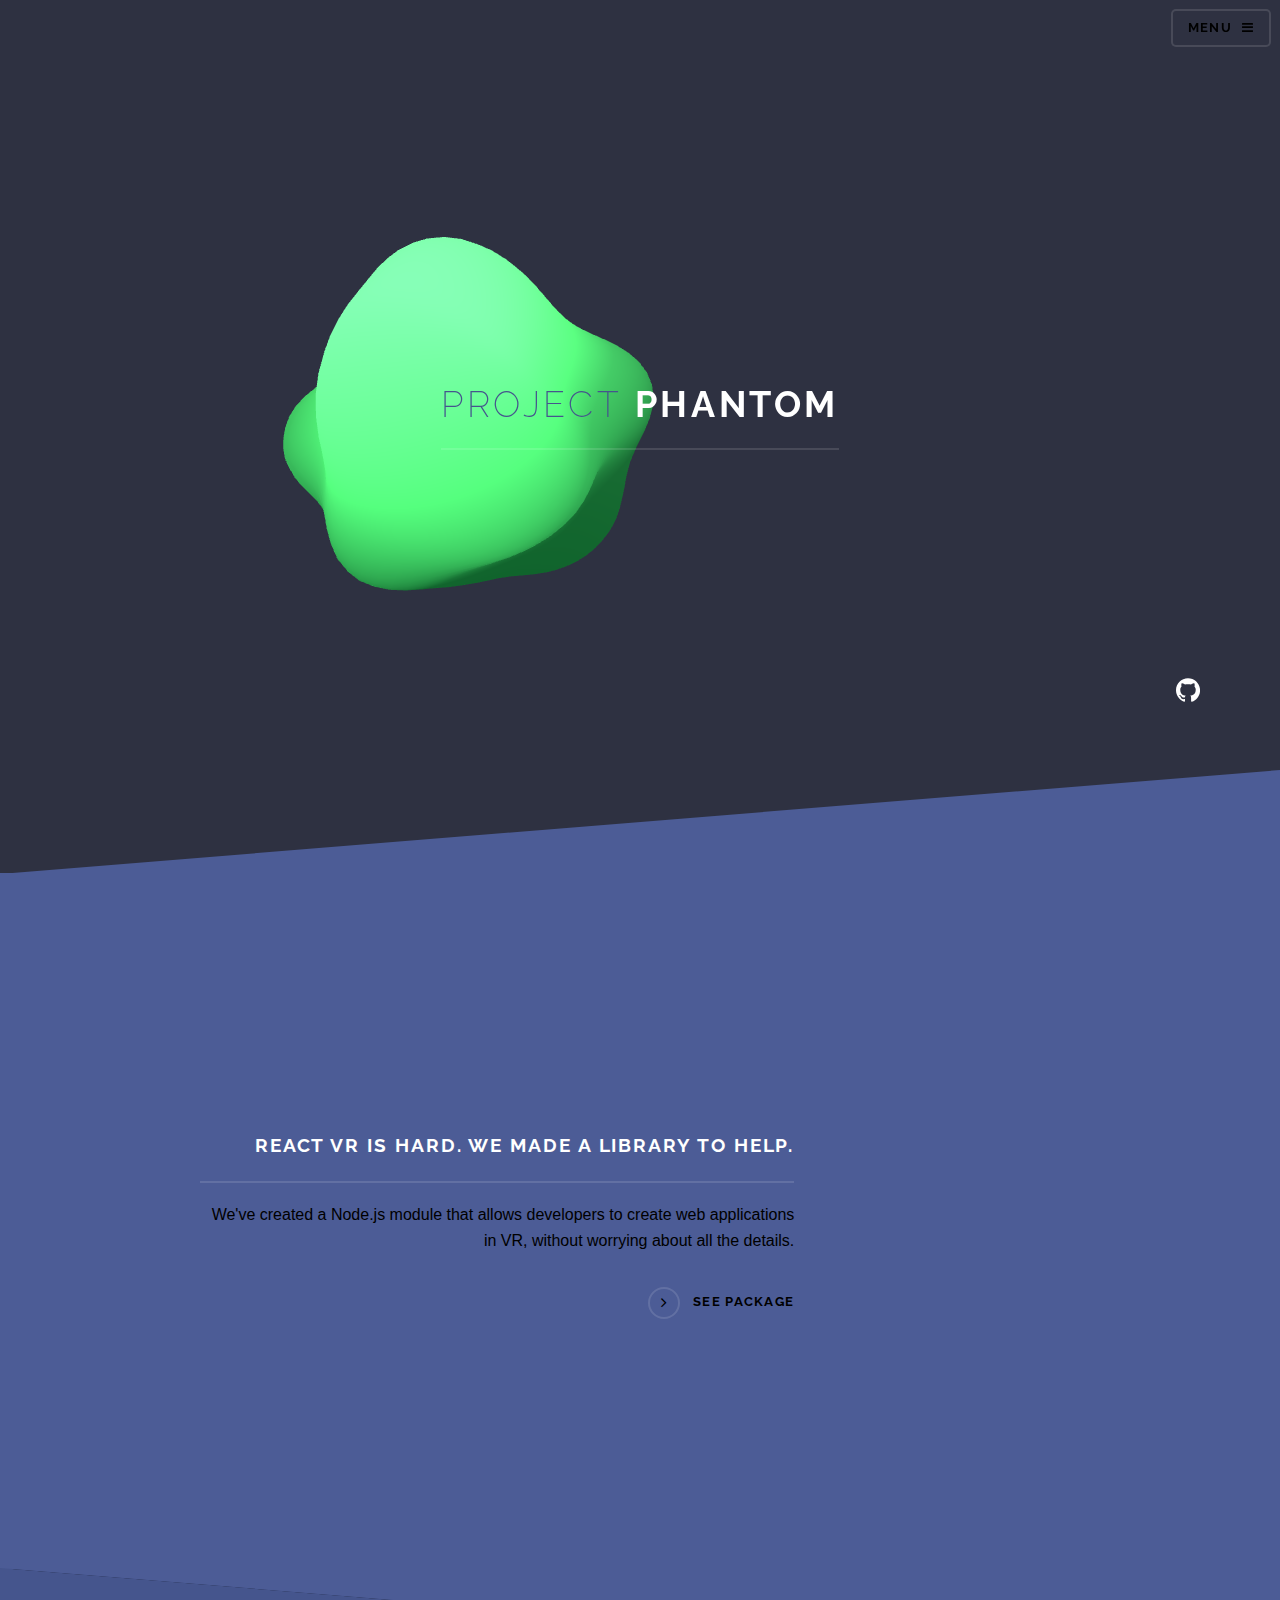
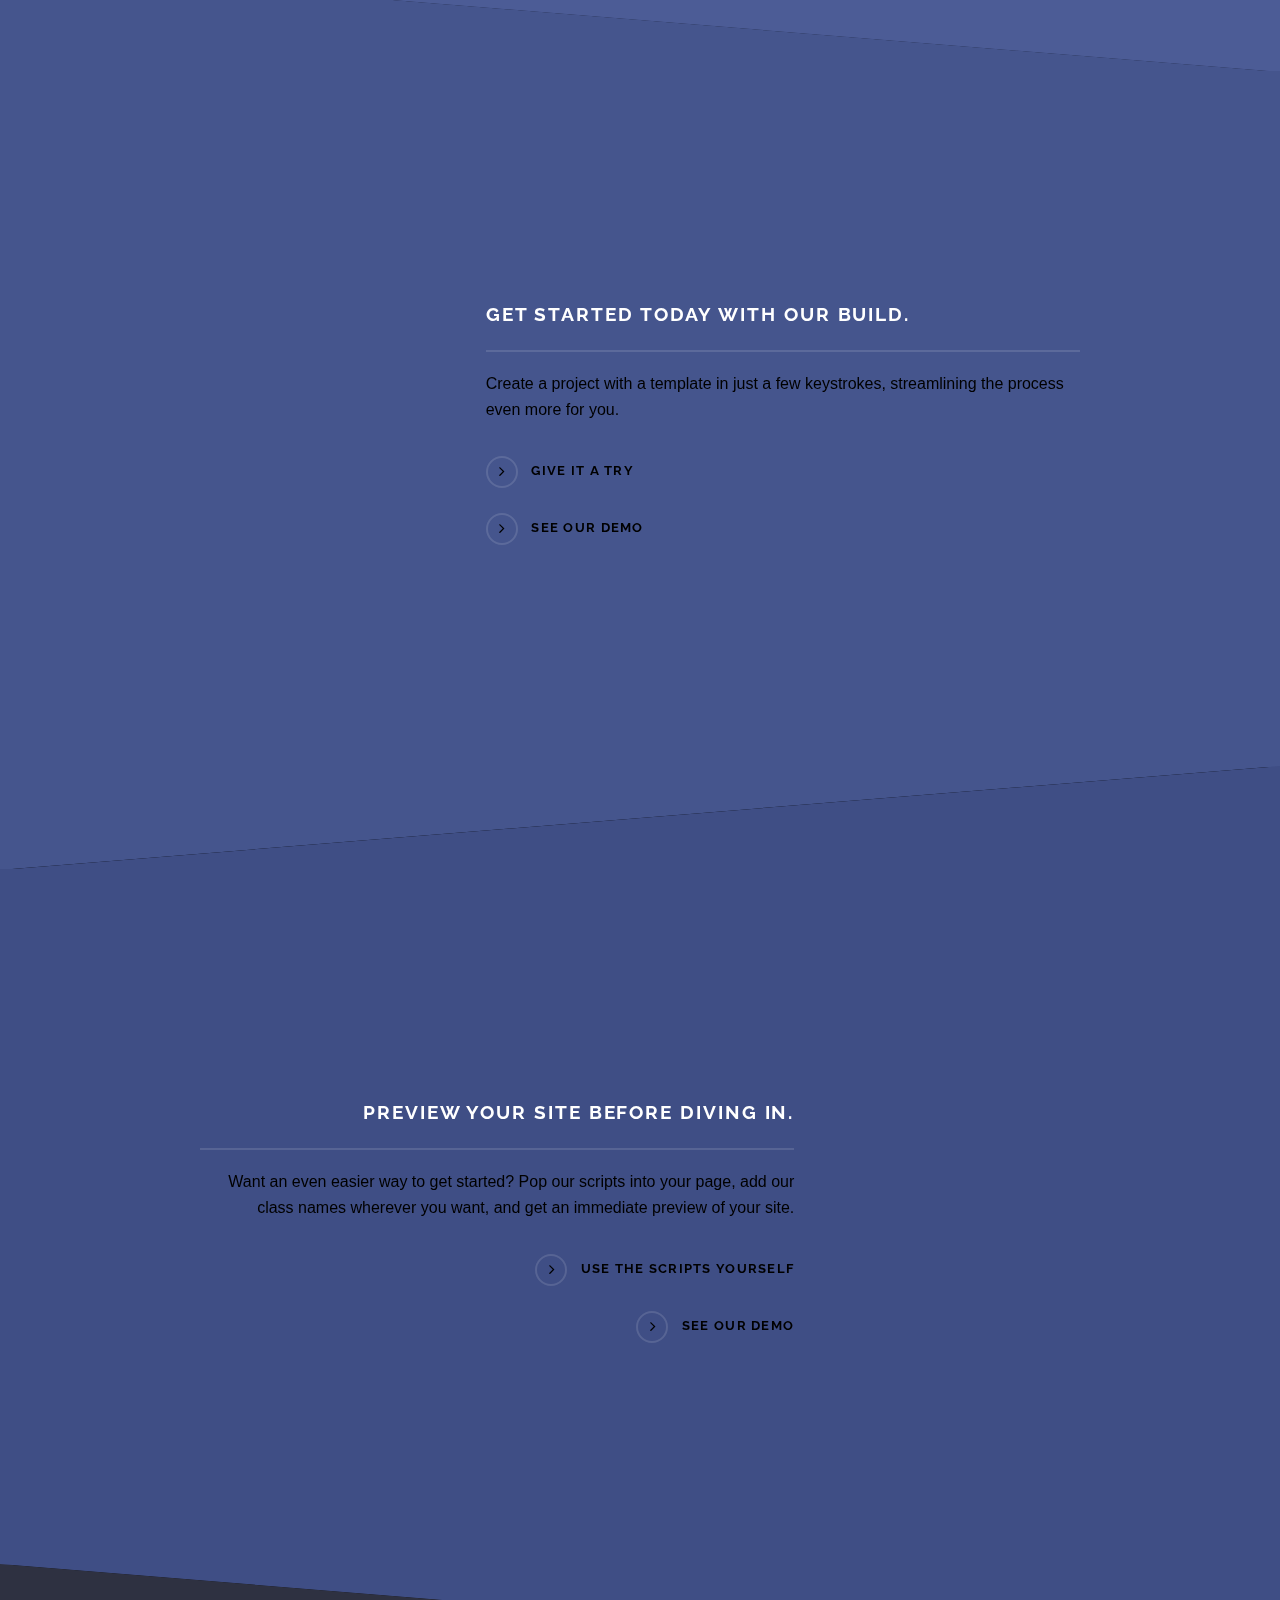
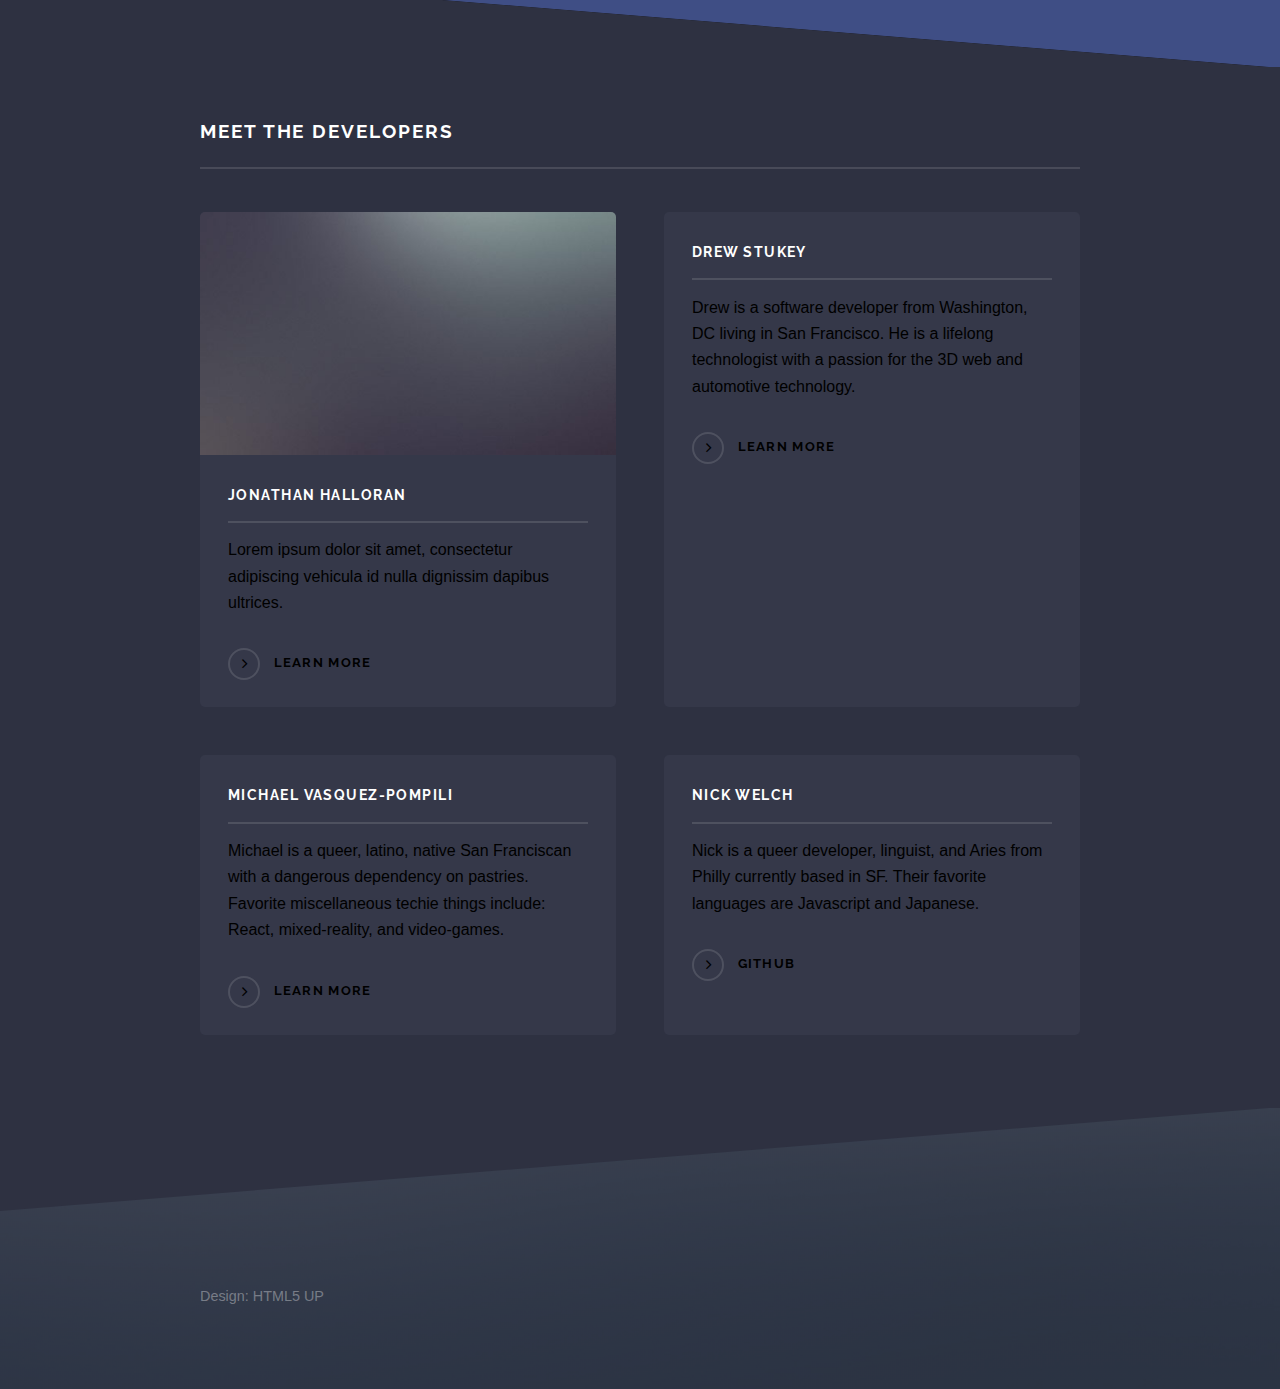
==== commit 517c1a05: "Add Drew's bio" ====
--- a/index.html
+++ b/index.html
@@ -116,10 +116,10 @@
 											<a href="#" class="special">Learn more</a>
 										</article>
 										<article>
-											<a href="#" class="image"><img src="images/pic07.jpg" alt="" /></a>
+											<a href="#" class="image"><img src="https://s3.amazonaws.com/project-phantom/profpic.jpg" alt="" /></a>
 											<h3 class="major">Drew Stukey</h3>
-											<p>Lorem ipsum dolor sit amet, consectetur adipiscing vehicula id nulla dignissim dapibus ultrices.</p>
-											<a href="#" class="special">Learn more</a>
+											<p>Drew is a software developer from Washington, DC living in San Francisco.  He is a lifelong technologist with a passion for the 3D web and automotive technology.</p>
+											<a href="https://drewstukey.com/" class="special">Learn more</a>
 										</article>
 										<article>
 											<a href="#" class="image"><img src="http://res.cloudinary.com/mpompili/image/upload/c_crop,g_north,h_772,w_1235,x_0,y_89/v1525104320/Image_uploaded_from_iOS.jpg" alt="" /></a>
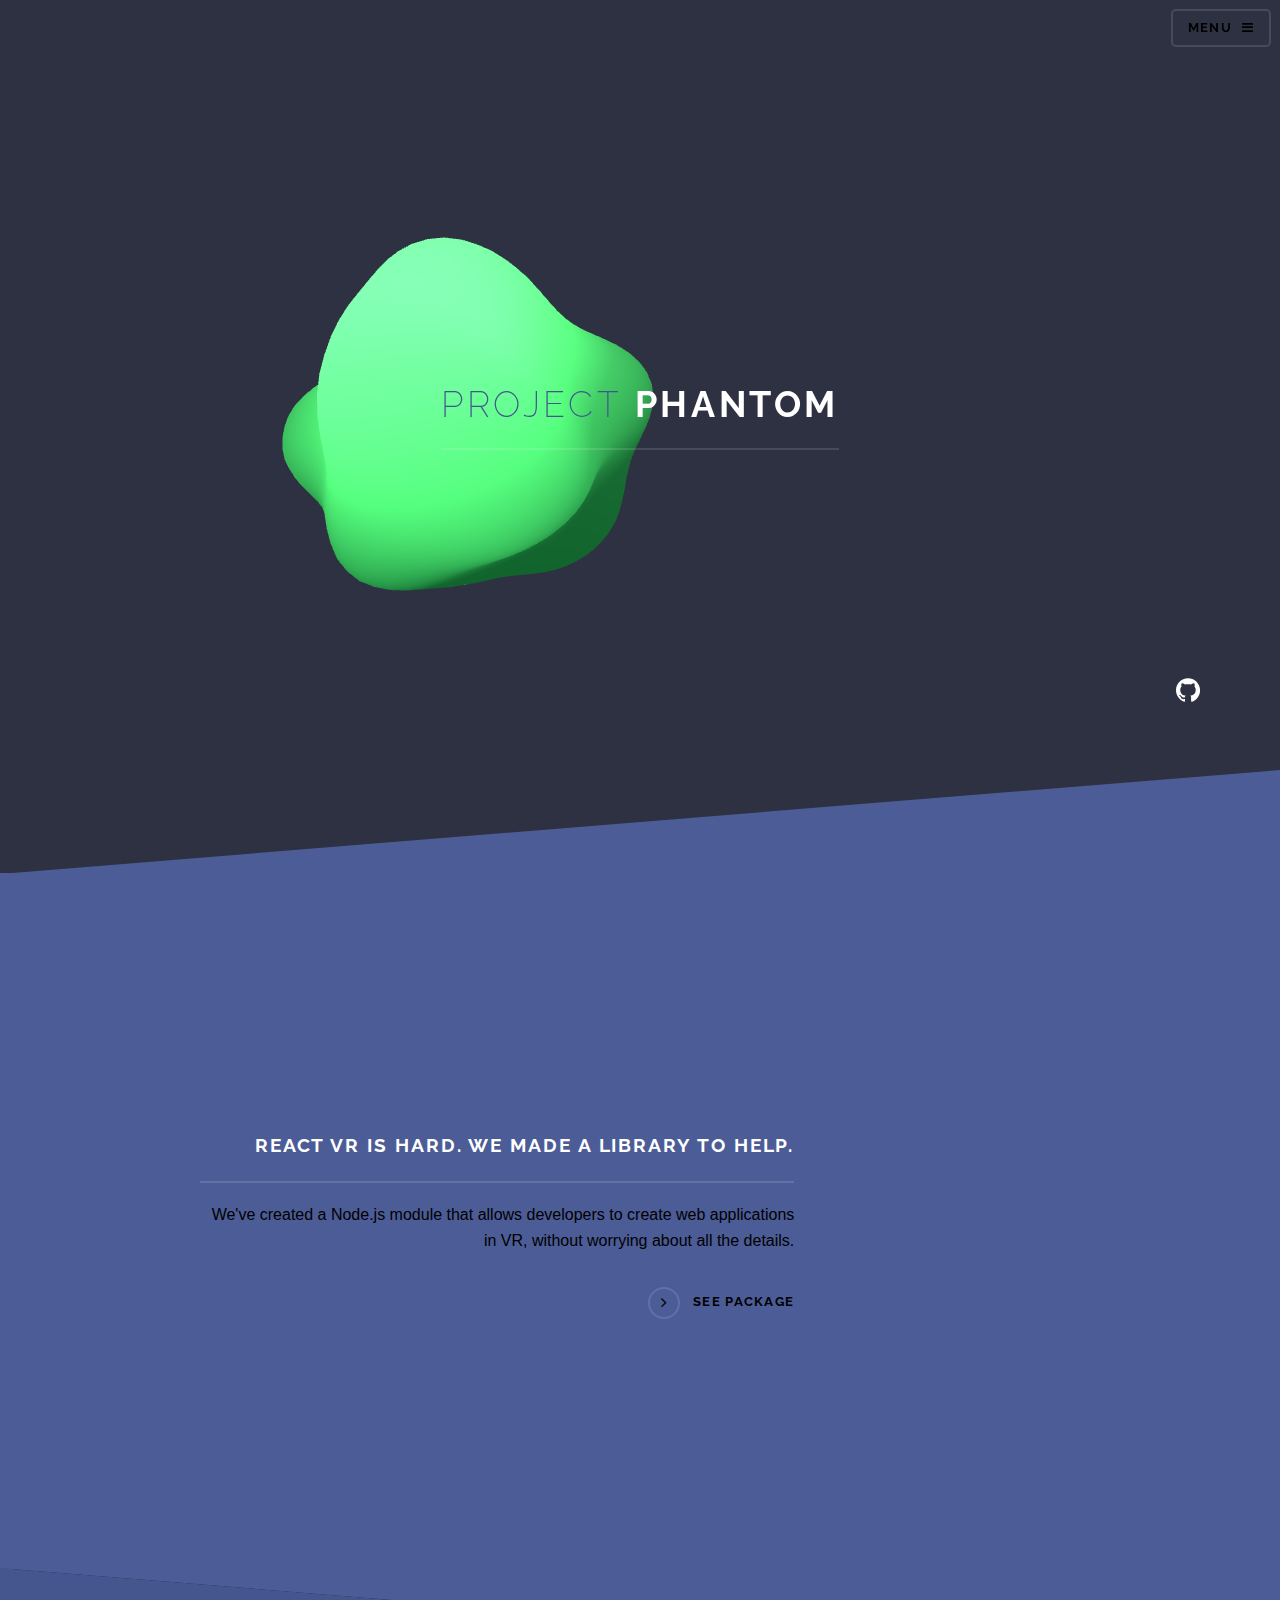
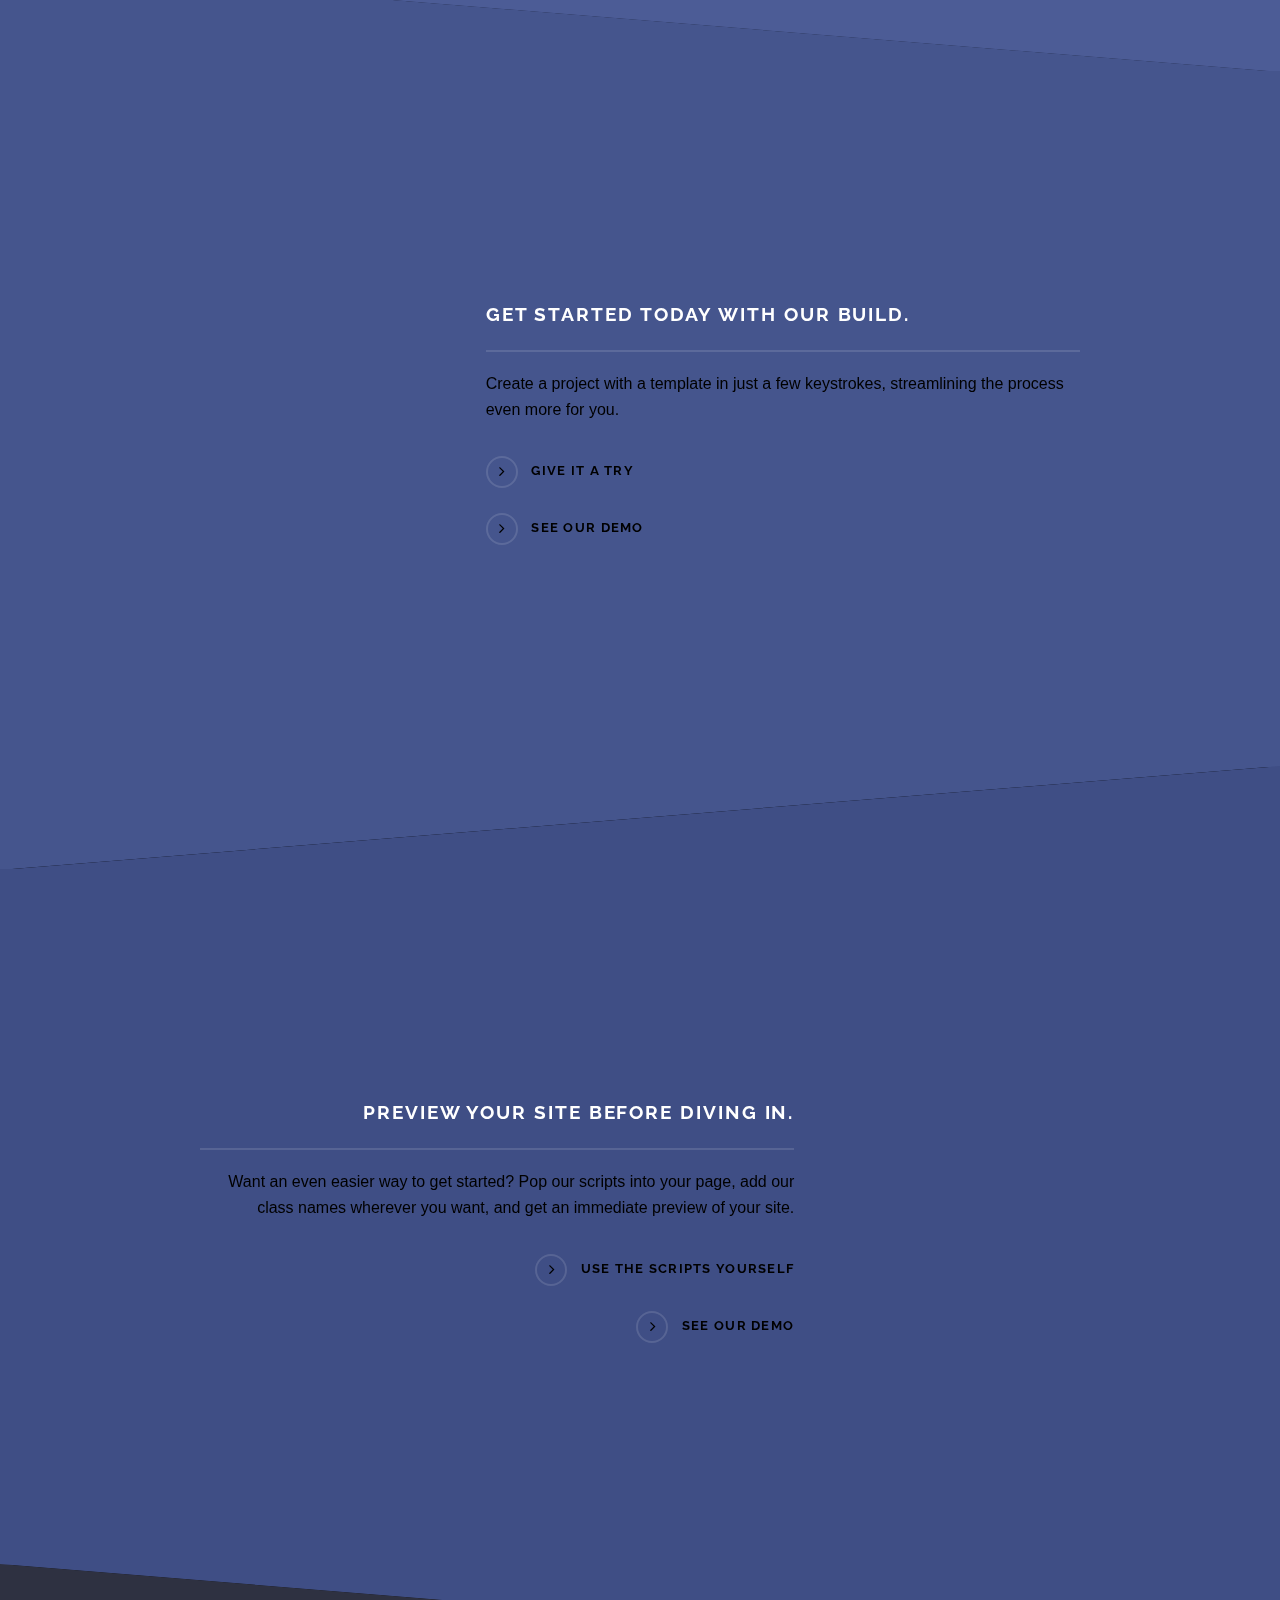
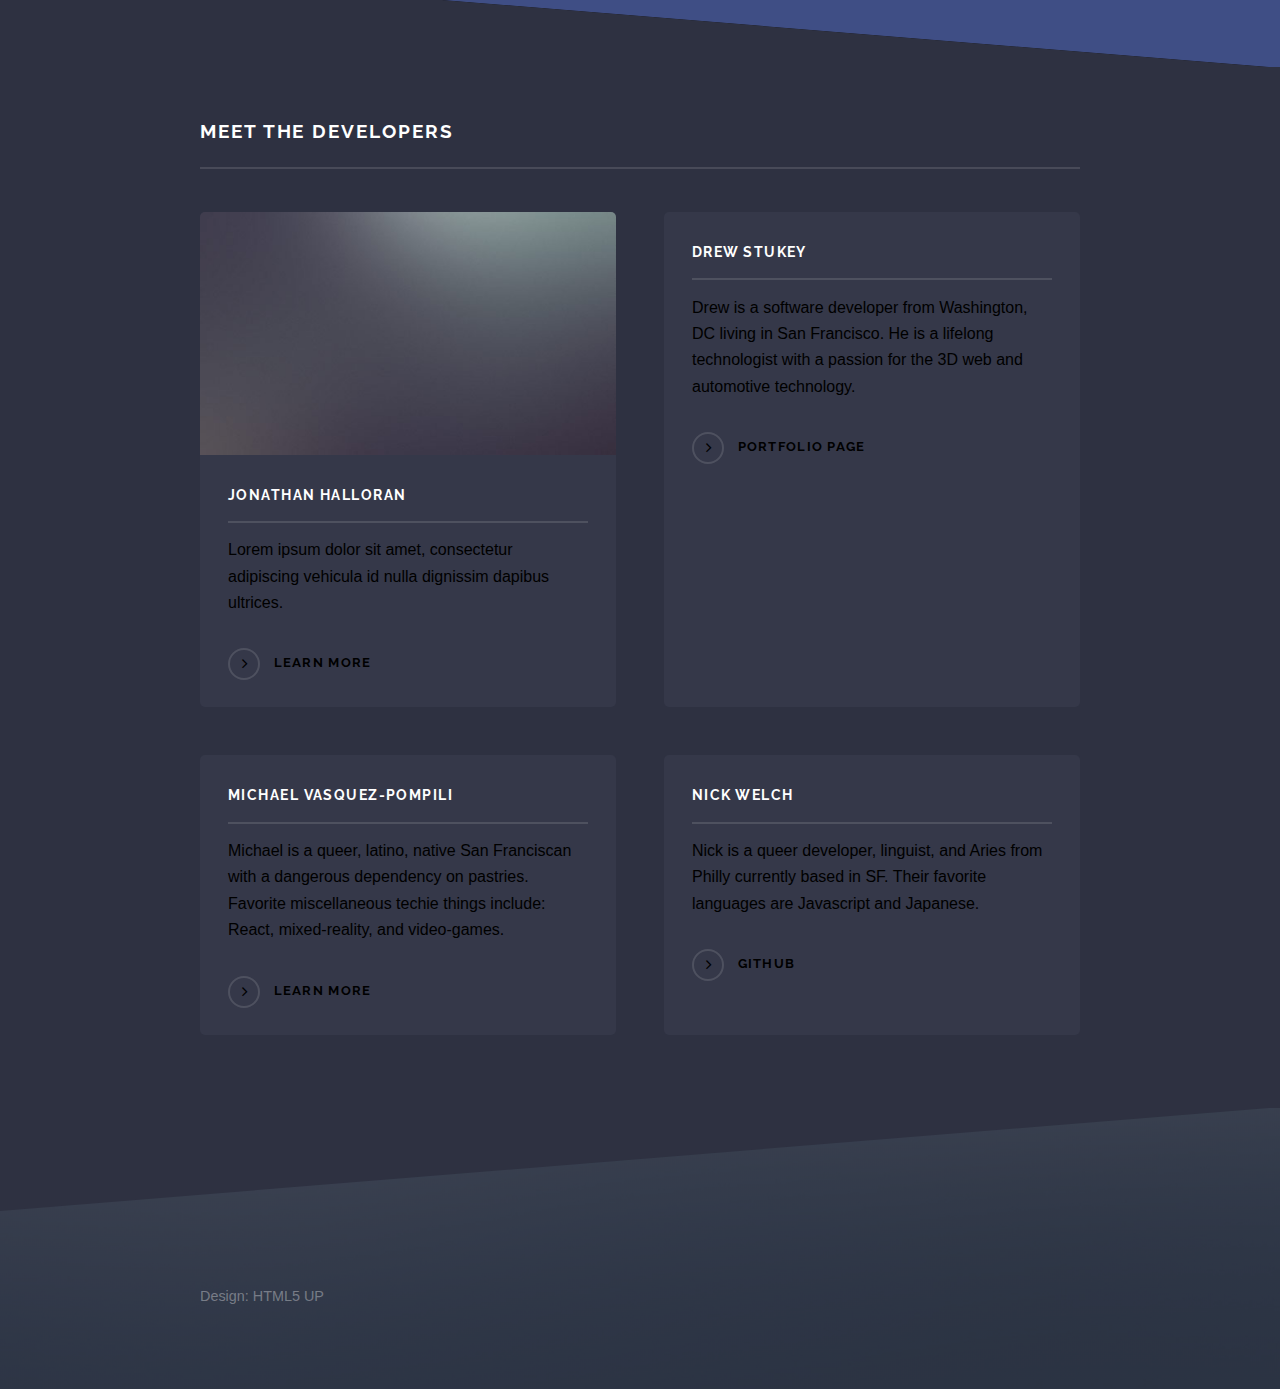
==== commit af3391b4: "Change link" ====
--- a/index.html
+++ b/index.html
@@ -119,7 +119,7 @@
 											<a href="#" class="image"><img src="https://s3.amazonaws.com/project-phantom/profpic.jpg" alt="" /></a>
 											<h3 class="major">Drew Stukey</h3>
 											<p>Drew is a software developer from Washington, DC living in San Francisco.  He is a lifelong technologist with a passion for the 3D web and automotive technology.</p>
-											<a href="https://drewstukey.com/" class="special">Learn more</a>
+											<a href="https://drewstukey.com/" class="special">Portfolio Page</a>
 										</article>
 										<article>
 											<a href="#" class="image"><img src="http://res.cloudinary.com/mpompili/image/upload/c_crop,g_north,h_772,w_1235,x_0,y_89/v1525104320/Image_uploaded_from_iOS.jpg" alt="" /></a>
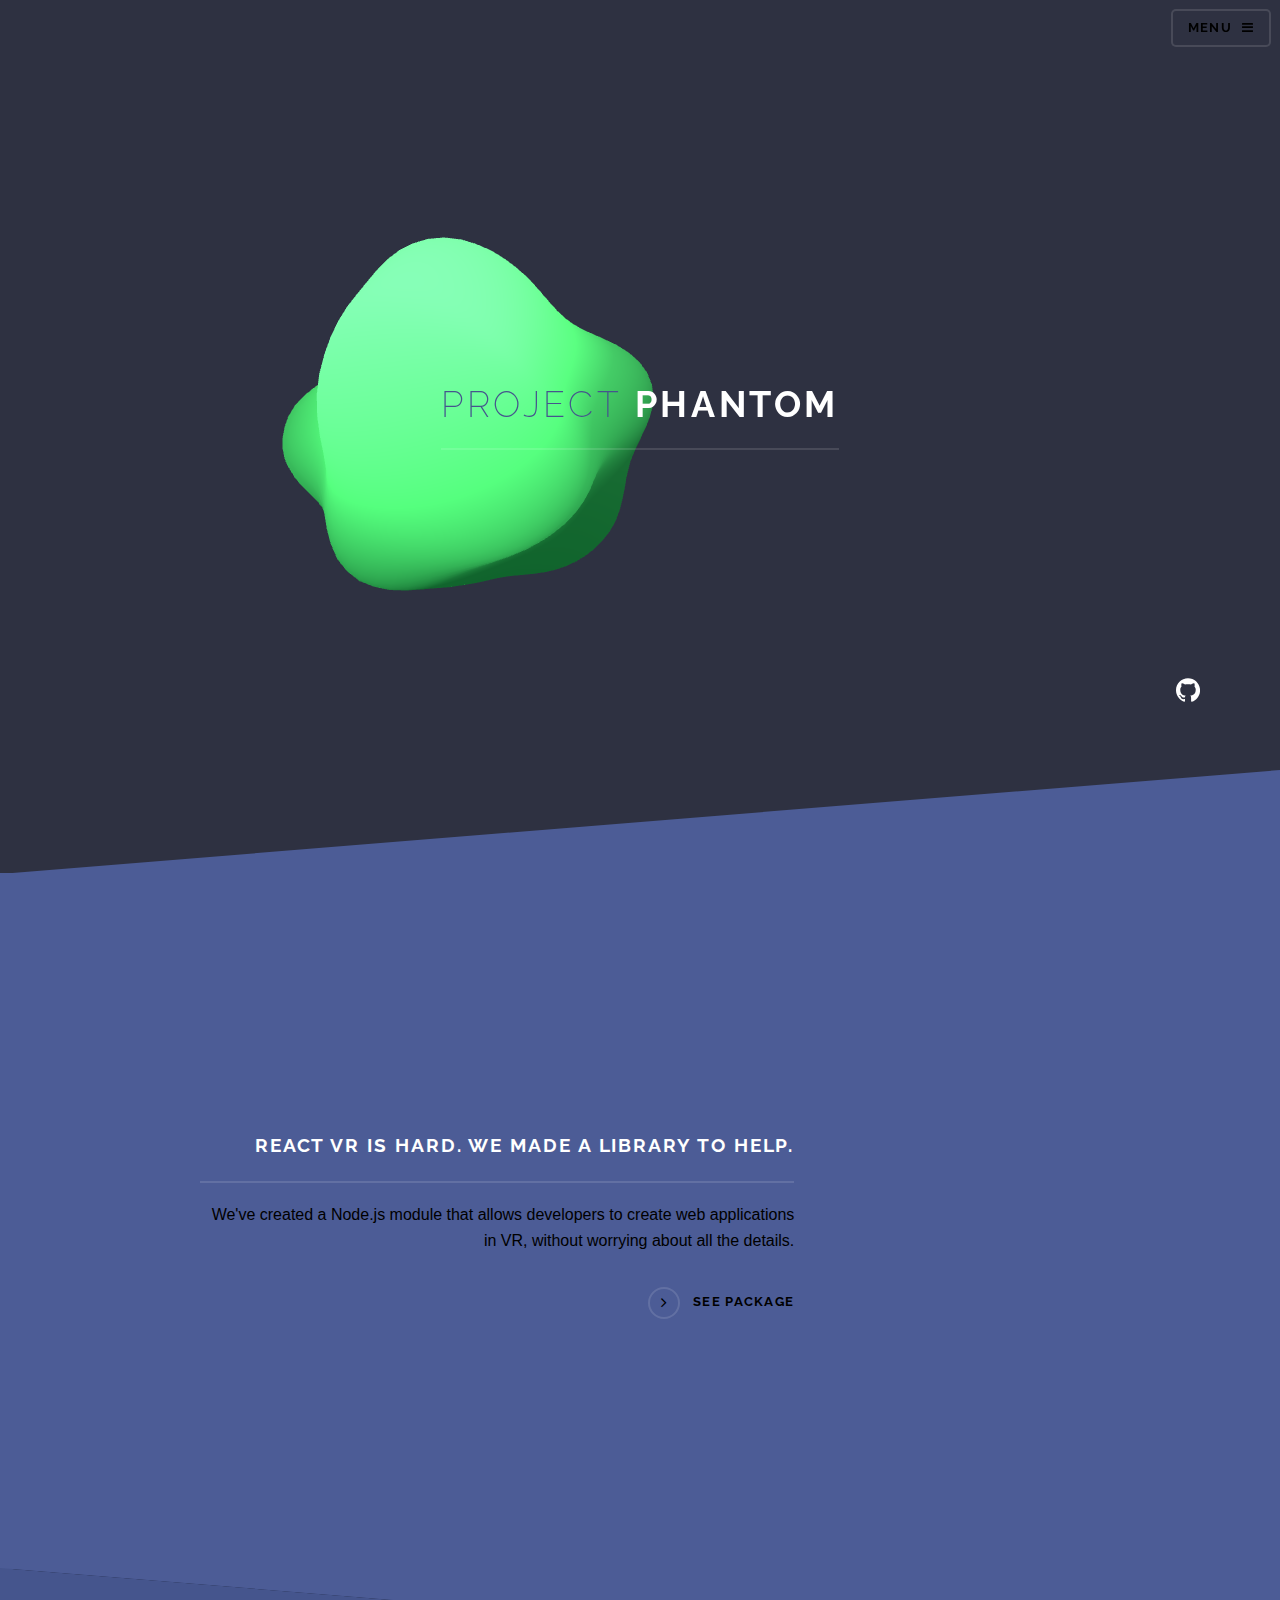
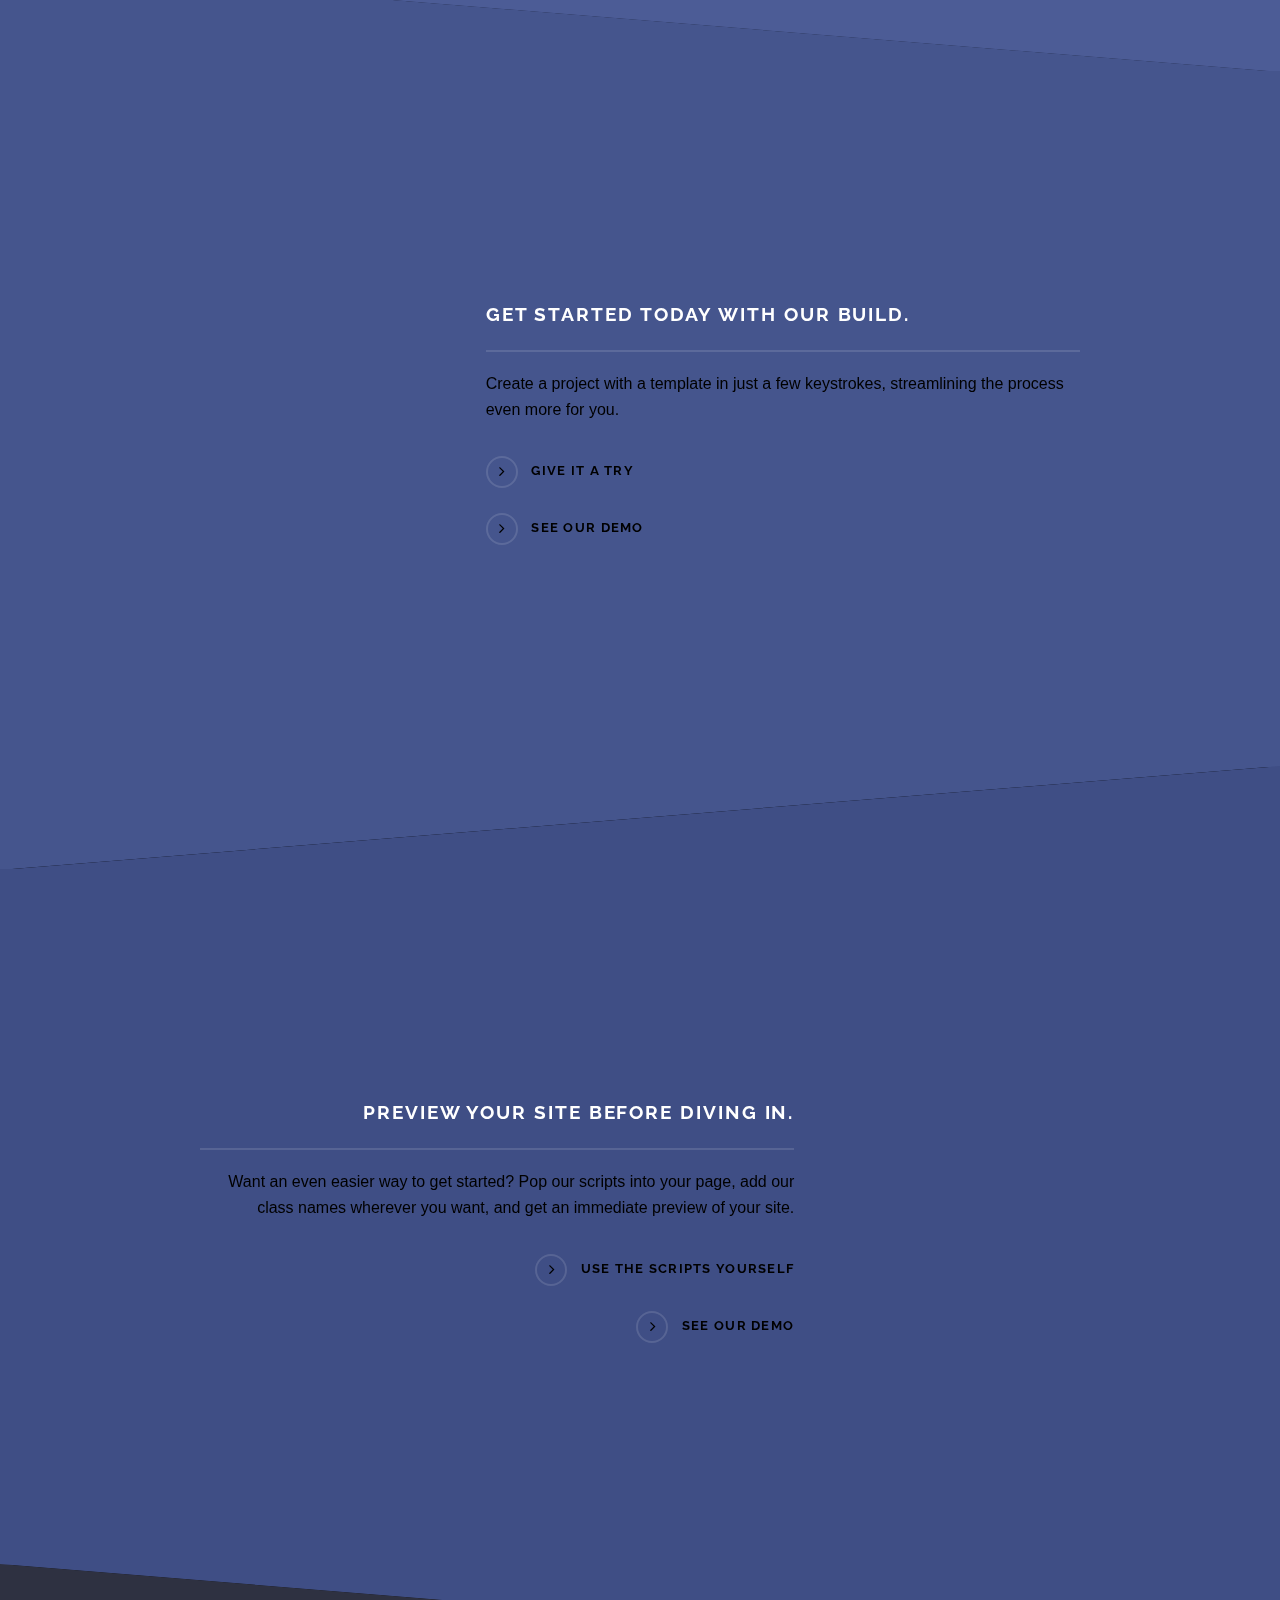
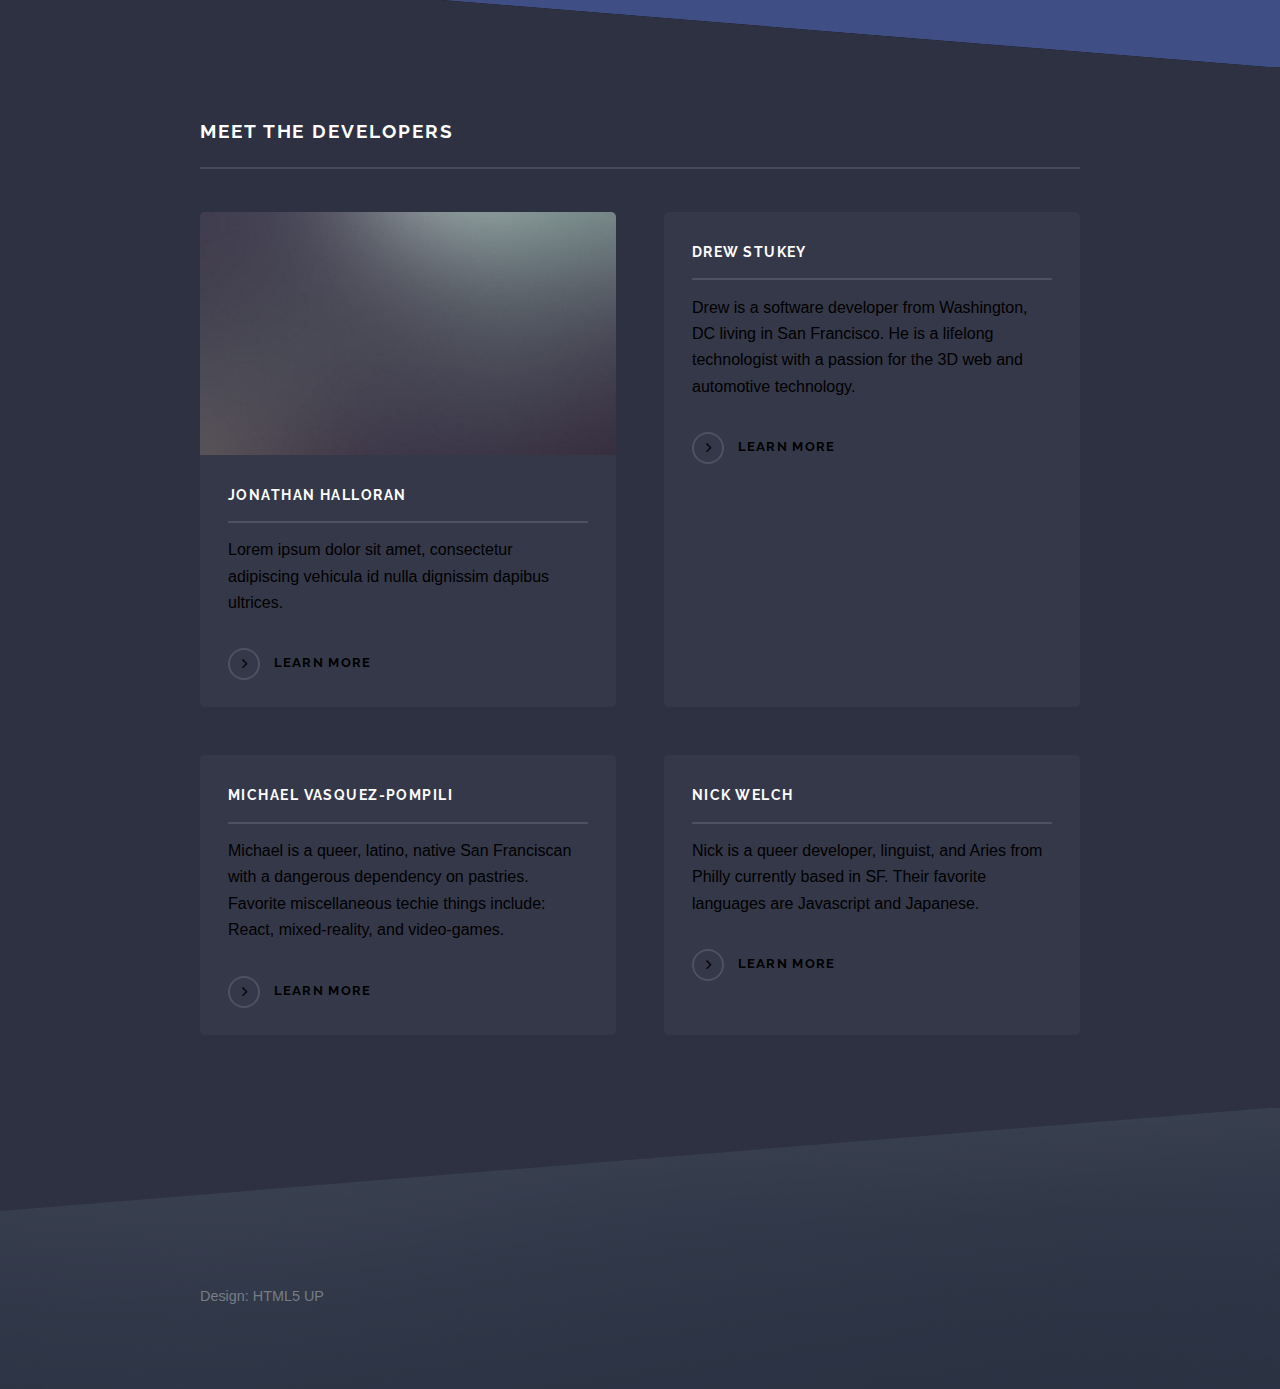
==== commit 533c24fd: "Update index.html" ====
--- a/index.html
+++ b/index.html
@@ -119,7 +119,7 @@
 											<a href="#" class="image"><img src="https://s3.amazonaws.com/project-phantom/profpic.jpg" alt="" /></a>
 											<h3 class="major">Drew Stukey</h3>
 											<p>Drew is a software developer from Washington, DC living in San Francisco.  He is a lifelong technologist with a passion for the 3D web and automotive technology.</p>
-											<a href="https://drewstukey.com/" class="special">Portfolio Page</a>
+											<a href="https://drewstukey.com/" class="special">Learn more</a>
 										</article>
 										<article>
 											<a href="#" class="image"><img src="http://res.cloudinary.com/mpompili/image/upload/c_crop,g_north,h_772,w_1235,x_0,y_89/v1525104320/Image_uploaded_from_iOS.jpg" alt="" /></a>
@@ -128,10 +128,10 @@
 											<a href="#" class="special">Learn more</a>
 										</article>
 										<article>
-											<a href="https://github.com/nwelchr" class="image"><img src="https://s3.us-east-2.amazonaws.com/nick-professional/profile.jpg" style="" alt="" /></a>
+											<a href="http://nwelch.com/" class="image"><img src="https://s3.us-east-2.amazonaws.com/nick-professional/profile.jpg" style="" alt="" /></a>
 											<h3 class="major">Nick Welch</h3>
 											<p>Nick is a queer developer, linguist, and Aries from Philly currently based in SF. Their favorite languages are Javascript and Japanese.</p>
-											<a href="https://github.com/nwelchr" class="special">Github</a>
+											<a href="https://github.com/nwelchr" class="special">Learn more</a>
 										</article>
 
 									</section>
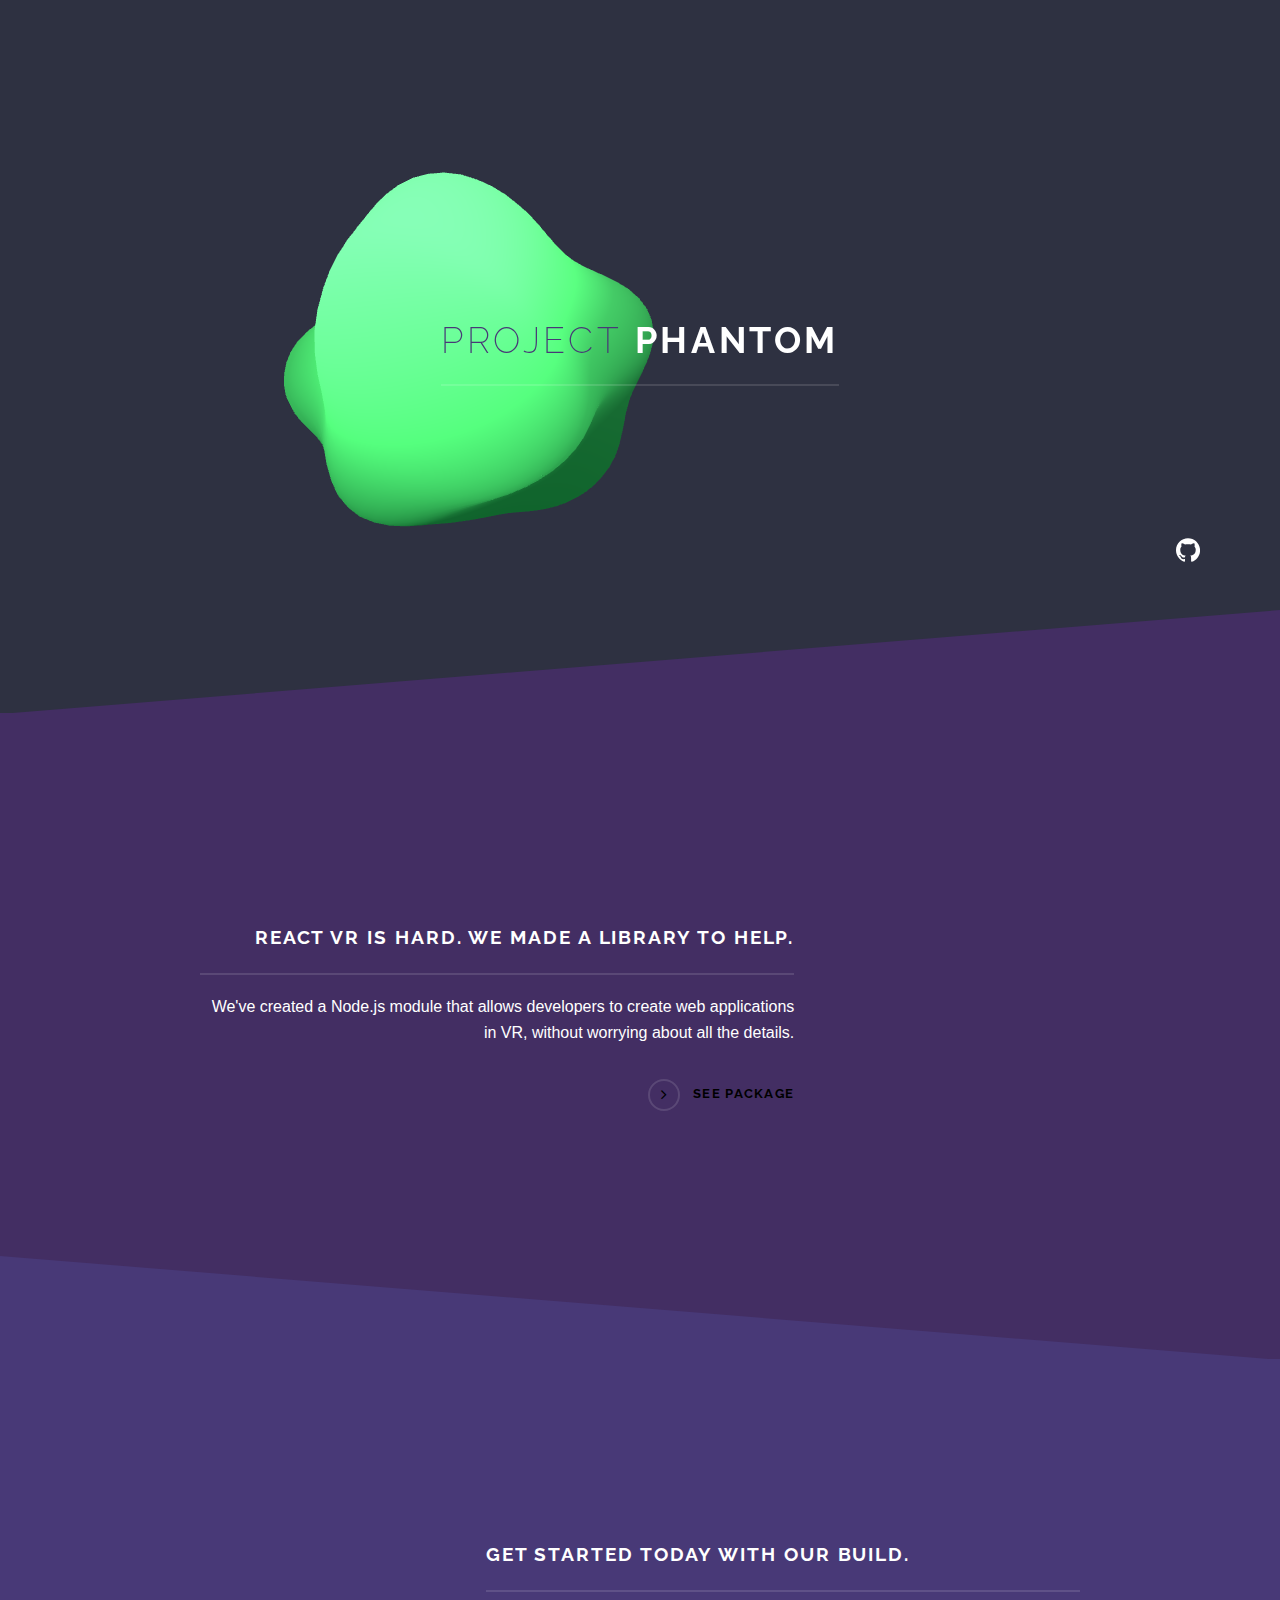
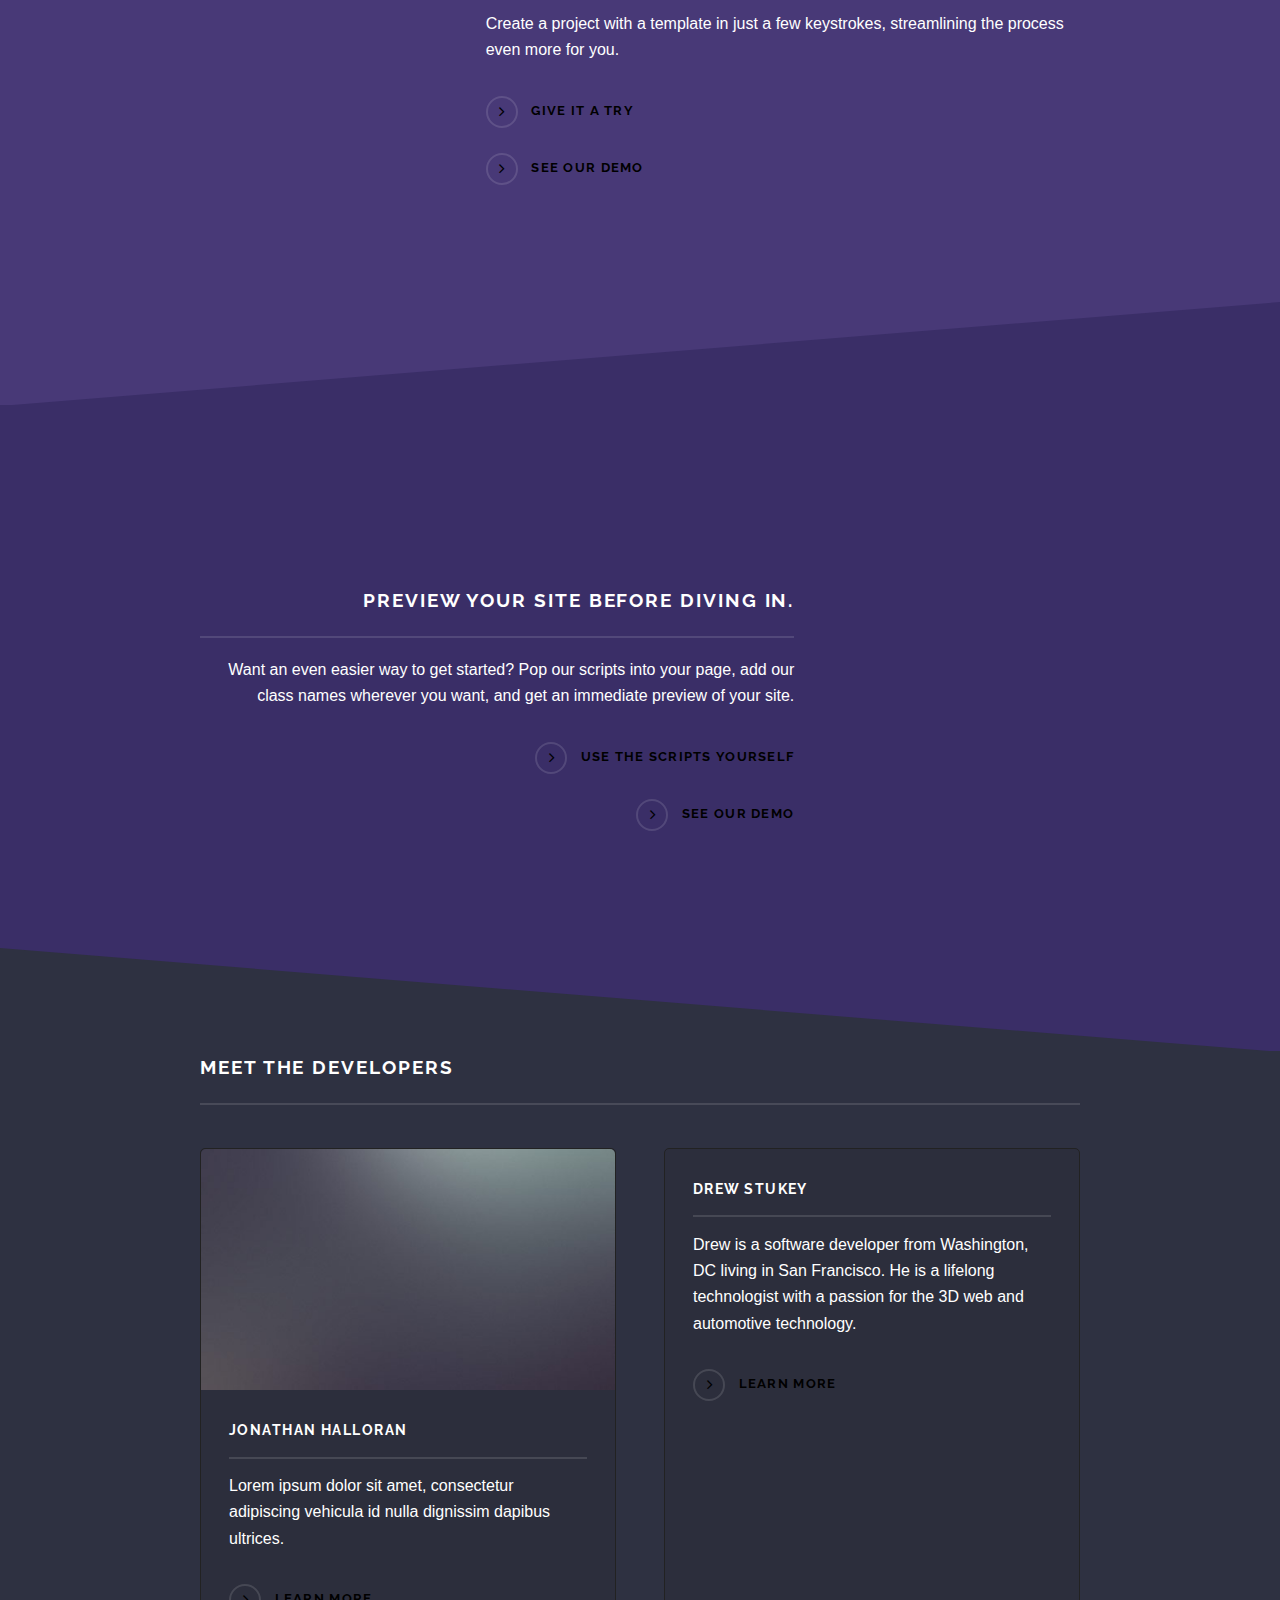
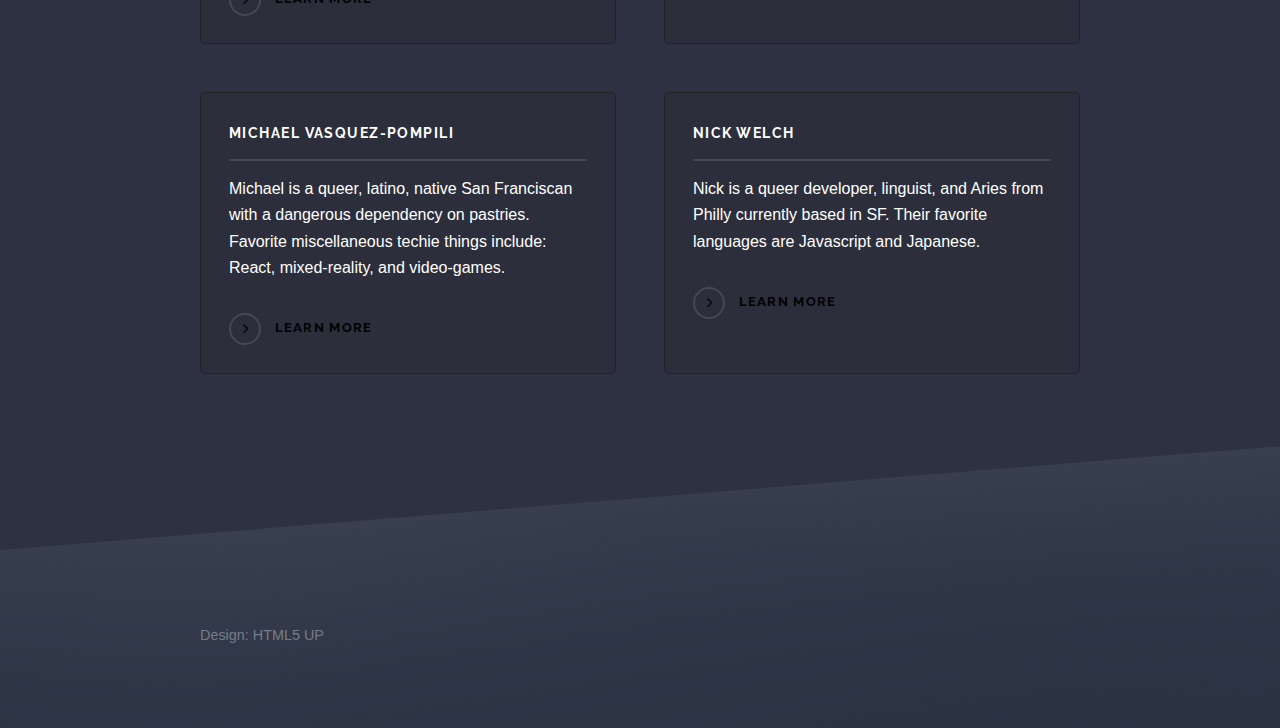
==== commit 2bc81f40: "Fix design" ====
--- a/index.html
+++ b/index.html
@@ -41,9 +41,6 @@
 				<!-- Header -->
 					<header id="header" class="alt">
 						<h1><a href="index.html">Project Phantom</a></h1>
-						<nav>
-							<a href="#menu">Menu</a>
-						</nav>
 					</header>
 
 				<!-- Banner -->
--- a/assets/css/main.css
+++ b/assets/css/main.css
@@ -6,6 +6,12 @@
 	html5up.net | @ajlkn
 	Free for personal and commercial use under the CCA 3.0 license (html5up.net/license)
 */
+
+@media screen and (max-width: 2048px) {
+	/* .inner {
+		padding-top: 100px;
+	} */
+}
 
 /* Modal */
 
@@ -19,7 +25,7 @@
 	width: 100vw;
 	height: 100vh;
 	z-index: 10;
-	animation: fadein 5s ease forwards;
+	animation: fadein 2s ease forwards;
 }
 
 @keyframes fadein {
@@ -1783,6 +1789,7 @@
 
 	p {
 		margin: 0 0 2em 0;
+		color: white;
 	}
 
 	h1, h2, h3, h4, h5, h6 {
@@ -1808,7 +1815,7 @@
 			border-bottom: solid 2px rgba(255, 255, 255, 0.125);
 		}
 		span.proj {
-			color: #45558d;
+			color: #483977;
 		}
 
 	h2 {
@@ -2102,7 +2109,7 @@
 
 		input[type="checkbox"]:focus + label:before,
 		input[type="radio"]:focus + label:before {
-			border-color: #4c5c96;
+			border-color: #432e63;
 		}
 
 	input[type="checkbox"] + label:before {
@@ -2469,7 +2476,7 @@
 					}
 
 					ul.pagination li > .page.active {
-						background-color: #4c5c96;
+						background-color: #432e63;
 					}
 
 				ul.pagination li:first-child {
@@ -2651,7 +2658,7 @@
 		input[type="button"].special,
 		button.special,
 		.button.special {
-			background-color: #4c5c96;
+			background-color: #432e63;
 			box-shadow: none;
 		}
 
@@ -2668,7 +2675,7 @@
 			input[type="button"].special:active,
 			button.special:active,
 			.button.special:active {
-				background-color: #45558d;
+				background-color: #483977;
 			}
 
 			input[type="submit"].special.icon:before,
@@ -2745,8 +2752,9 @@
 
 		.features article {
 			padding: 1.75em 1.75em 0.1em 1.75em ;
-			background-color: #353849;
+			background-color: rgb(44, 46, 60);
 			border-radius: 5px;
+			border: 1px solid #222;
 			margin: 1.5em 3em 1.5em 0;
 			width: calc(50% - 1.5em);
 		}
@@ -3019,7 +3027,7 @@
 			-ms-transition: opacity 0.35s ease, -ms-transform 0.35s ease;
 			transition: opacity 0.35s ease, transform 0.35s ease;
 			-webkit-overflow-scrolling: touch;
-			background: #4c5c96;
+			background: #432e63;
 			border-radius: 5px;
 			display: block;
 			max-width: 100%;
@@ -3075,7 +3083,7 @@
 				}
 
 					#menu .links li a:hover {
-						background: #45558d;
+						background: #483977;
 					}
 
 		@media screen and (max-width: 736px) {
@@ -3159,10 +3167,10 @@
 			-webkit-transform: translateX(0);
 			-ms-transform: translateX(0);
 			transform: translateX(0);
-			-moz-transition-delay: 0.65s;
-			-webkit-transition-delay: 0.65s;
-			-ms-transition-delay: 0.65s;
-			transition-delay: 0.65s;
+			-moz-transition-delay: 0.0s;
+			-webkit-transition-delay: 0.0s;
+			-ms-transition-delay: 0.0s;
+			transition-delay: 0.0s;
 			-moz-filter: blur(0);
 			-webkit-filter: blur(0);
 			-ms-filter: blur(0);
@@ -3186,10 +3194,10 @@
 			-webkit-transform: translateX(0);
 			-ms-transform: translateX(0);
 			transform: translateX(0);
-			-moz-transition-delay: 0.8s;
-			-webkit-transition-delay: 0.8s;
-			-ms-transition-delay: 0.8s;
-			transition-delay: 0.8s;
+			-moz-transition-delay: 0s;
+			-webkit-transition-delay: 0s;
+			-ms-transition-delay: 0s;
+			transition-delay: 0s;
 			-moz-filter: blur(0);
 			-webkit-filter: blur(0);
 			-ms-filter: blur(0);
@@ -3206,7 +3214,7 @@
 		@media screen and (max-width: 2080px) {
 
 			#banner {
-				padding: 7em 0 8.25em 0 ;
+				padding: 3em 0 2.25em 0 ;
 				background-color: #2e3141;
 				background-size: auto, cover;
 				background-position: center, center;
@@ -3252,42 +3260,10 @@
 
 		}
 
-		body.is-loading #banner .logo {
-			-moz-transform: translateY(0.5em);
-			-webkit-transform: translateY(0.5em);
-			-ms-transform: translateY(0.5em);
-			transform: translateY(0.5em);
-			opacity: 0;
-		}
-
-		body.is-loading #banner h2, body.is-loading #banner h3 {
-			opacity: 0;
-			-moz-transform: translateX(0.25em);
-			-webkit-transform: translateX(0.25em);
-			-ms-transform: translateX(0.25em);
-			transform: translateX(0.25em);
-			-moz-filter: blur(2px);
-			-webkit-filter: blur(2px);
-			-ms-filter: blur(2px);
-			filter: blur(2px);
-		}
-
-		body.is-loading #banner p {
-			opacity: 0;
-			-moz-transform: translateX(0.5em);
-			-webkit-transform: translateX(0.5em);
-			-ms-transform: translateX(0.5em);
-			transform: translateX(0.5em);
-			-moz-filter: blur(2px);
-			-webkit-filter: blur(2px);
-			-ms-filter: blur(2px);
-			filter: blur(2px);
-		}
-
 /* Wrapper */
 
 	#wrapper > header {
-		padding: 11em 0 2.25em 0 ;
+		padding: 7em 0 2.25em 0 ;
 	}
 
 		#wrapper > header .inner {
@@ -3314,7 +3290,7 @@
 	@media screen and (max-width: 1280px) {
 
 		#wrapper > header {
-			padding: 9em 0 6.25em 0 ;
+			padding: 7em 0 4.25em 0 ;
 			background-color: #2e3141;
 			background-size: auto, cover;
 			background-position: center, 0% 30%;
@@ -3326,7 +3302,7 @@
 	@media screen and (max-width: 980px) {
 
 		#wrapper > header {
-			padding: 11em 3em 7.375em 3em ;
+			padding: 7em 3em 4.375em 3em ;
 			background-size: auto, cover;
 			background-position: center, 0% 0%;
 			margin-bottom: -4.75em;
@@ -3341,7 +3317,7 @@
 	@media screen and (max-width: 736px) {
 
 		#wrapper > header {
-			padding: 6.5em 2em 3em 2em ;
+			padding: 3.5em 2em 2em 2em ;
 			background-size: auto, 125%;
 			margin-bottom: -2.5em;
 		}
@@ -3358,7 +3334,7 @@
 
 	.wrapper {
 		background-color: #2e3141;
-		margin: 6.5em 0;
+		/* margin: 6.5em 0; */
 		position: relative;
 	}
 
@@ -3413,7 +3389,7 @@
 		}
 
 		.wrapper .inner {
-			padding: 3em 0 1em 0 ;
+			padding: 0em 0 1em 0 ;
 			margin: 0 auto;
 			width: 55em;
 		}
@@ -3502,19 +3478,19 @@
 			}
 
 		.wrapper.spotlight {
-			background-color: #4c5c96;
+			background-color: #432e63;
 		}
 
 			.wrapper.spotlight:before, .wrapper.spotlight:after {
-				background-image: url("data:image/svg+xml;charset=utf8,%3Csvg xmlns='http://www.w3.org/2000/svg' width='100' height='100' viewBox='0 0 100 100' preserveAspectRatio='none'%3E%3Cpolygon points='0,100 100,0 100,100' style='fill:%234c5c96%3B' /%3E%3C/svg%3E");
+				background-image: url("data:image/svg+xml;charset=utf8,%3Csvg xmlns='http://www.w3.org/2000/svg' width='100' height='100' viewBox='0 0 100 100' preserveAspectRatio='none'%3E%3Cpolygon points='0,100 100,0 100,100' style='fill:%23432e63%3B' /%3E%3C/svg%3E");
 			}
 
 			.wrapper.spotlight:before {
-				box-shadow: inset 0 -1px 0 0 #4c5c96, 0 1px 0 0 #4c5c96;
+				box-shadow: inset 0 -1px 0 0 #432e63, 0 1px 0 0 #432e63;
 			}
 
 			.wrapper.spotlight:after {
-				box-shadow: inset 0 -1px 0 0 #4c5c96, 0 1px 0 0 #4c5c96;
+				box-shadow: inset 0 -1px 0 0 #432e63, 0 1px 0 0 #432e63;
 			}
 
 			.wrapper.spotlight .inner {
@@ -3563,83 +3539,83 @@
 			}
 
 			.wrapper.spotlight.style2 {
-				background-color: #45558d;
+				background-color: #483977;
 			}
 
 				.wrapper.spotlight.style2:before, .wrapper.spotlight.style2:after {
-					background-image: url("data:image/svg+xml;charset=utf8,%3Csvg xmlns='http://www.w3.org/2000/svg' width='100' height='100' viewBox='0 0 100 100' preserveAspectRatio='none'%3E%3Cpolygon points='0,100 100,0 100,100' style='fill:%2345558d%3B' /%3E%3C/svg%3E");
+					background-image: url("data:image/svg+xml;charset=utf8,%3Csvg xmlns='http://www.w3.org/2000/svg' width='100' height='100' viewBox='0 0 100 100' preserveAspectRatio='none'%3E%3Cpolygon points='0,100 100,0 100,100' style='fill:%23483977%3B' /%3E%3C/svg%3E");
 				}
 
 				.wrapper.spotlight.style2:before {
-					box-shadow: inset 0 -1px 0 0 #45558d, 0 1px 0 0 #45558d;
+					box-shadow: inset 0 -1px 0 0 #483977, 0 1px 0 0 #483977;
 				}
 
 				.wrapper.spotlight.style2:after {
-					box-shadow: inset 0 -1px 0 0 #45558d, 0 1px 0 0 #45558d;
+					box-shadow: inset 0 -1px 0 0 #483977, 0 1px 0 0 #483977;
 				}
 
 			.wrapper.spotlight.style3 {
-				background-color: #3f4e85;
+				background-color: #3a2e67;
 			}
 
 				.wrapper.spotlight.style3:before, .wrapper.spotlight.style3:after {
-					background-image: url("data:image/svg+xml;charset=utf8,%3Csvg xmlns='http://www.w3.org/2000/svg' width='100' height='100' viewBox='0 0 100 100' preserveAspectRatio='none'%3E%3Cpolygon points='0,100 100,0 100,100' style='fill:%233f4e85%3B' /%3E%3C/svg%3E");
+					background-image: url("data:image/svg+xml;charset=utf8,%3Csvg xmlns='http://www.w3.org/2000/svg' width='100' height='100' viewBox='0 0 100 100' preserveAspectRatio='none'%3E%3Cpolygon points='0,100 100,0 100,100' style='fill:%233a2e67%3B' /%3E%3C/svg%3E");
 				}
 
 				.wrapper.spotlight.style3:before {
-					box-shadow: inset 0 -1px 0 0 #3f4e85, 0 1px 0 0 #3f4e85;
+					box-shadow: inset 0 -1px 0 0 #3a2e67, 0 1px 0 0 #3a2e67;
 				}
 
 				.wrapper.spotlight.style3:after {
-					box-shadow: inset 0 -1px 0 0 #3f4e85, 0 1px 0 0 #3f4e85;
+					box-shadow: inset 0 -1px 0 0 #3a2e67, 0 1px 0 0 #3a2e67;
 				}
 
 			.wrapper.spotlight.style4 {
-				background-color: #39477c;
+				background-color: #31244f;
 			}
 
 				.wrapper.spotlight.style4:before, .wrapper.spotlight.style4:after {
-					background-image: url("data:image/svg+xml;charset=utf8,%3Csvg xmlns='http://www.w3.org/2000/svg' width='100' height='100' viewBox='0 0 100 100' preserveAspectRatio='none'%3E%3Cpolygon points='0,100 100,0 100,100' style='fill:%2339477c%3B' /%3E%3C/svg%3E");
+					background-image: url("data:image/svg+xml;charset=utf8,%3Csvg xmlns='http://www.w3.org/2000/svg' width='100' height='100' viewBox='0 0 100 100' preserveAspectRatio='none'%3E%3Cpolygon points='0,100 100,0 100,100' style='fill:%2331244f%3B' /%3E%3C/svg%3E");
 				}
 
 				.wrapper.spotlight.style4:before {
-					box-shadow: inset 0 -1px 0 0 #39477c, 0 1px 0 0 #39477c;
+					box-shadow: inset 0 -1px 0 0 #31244f, 0 1px 0 0 #31244f;
 				}
 
 				.wrapper.spotlight.style4:after {
-					box-shadow: inset 0 -1px 0 0 #39477c, 0 1px 0 0 #39477c;
+					box-shadow: inset 0 -1px 0 0 #31244f, 0 1px 0 0 #31244f;
 				}
 
 			.wrapper.spotlight.style5 {
-				background-color: #324072;
+				background-color: #261b44;
 			}
 
 				.wrapper.spotlight.style5:before, .wrapper.spotlight.style5:after {
-					background-image: url("data:image/svg+xml;charset=utf8,%3Csvg xmlns='http://www.w3.org/2000/svg' width='100' height='100' viewBox='0 0 100 100' preserveAspectRatio='none'%3E%3Cpolygon points='0,100 100,0 100,100' style='fill:%23324072%3B' /%3E%3C/svg%3E");
+					background-image: url("data:image/svg+xml;charset=utf8,%3Csvg xmlns='http://www.w3.org/2000/svg' width='100' height='100' viewBox='0 0 100 100' preserveAspectRatio='none'%3E%3Cpolygon points='0,100 100,0 100,100' style='fill:%23261b44%3B' /%3E%3C/svg%3E");
 				}
 
 				.wrapper.spotlight.style5:before {
-					box-shadow: inset 0 -1px 0 0 #324072, 0 1px 0 0 #324072;
+					box-shadow: inset 0 -1px 0 0 #261b44, 0 1px 0 0 #261b44;
 				}
 
 				.wrapper.spotlight.style5:after {
-					box-shadow: inset 0 -1px 0 0 #324072, 0 1px 0 0 #324072;
+					box-shadow: inset 0 -1px 0 0 #261b44, 0 1px 0 0 #261b44;
 				}
 
 			.wrapper.spotlight.style6 {
-				background-color: #2d3a69;
+				background-color: #312254;
 			}
 
 				.wrapper.spotlight.style6:before, .wrapper.spotlight.style6:after {
-					background-image: url("data:image/svg+xml;charset=utf8,%3Csvg xmlns='http://www.w3.org/2000/svg' width='100' height='100' viewBox='0 0 100 100' preserveAspectRatio='none'%3E%3Cpolygon points='0,100 100,0 100,100' style='fill:%232d3a69%3B' /%3E%3C/svg%3E");
+					background-image: url("data:image/svg+xml;charset=utf8,%3Csvg xmlns='http://www.w3.org/2000/svg' width='100' height='100' viewBox='0 0 100 100' preserveAspectRatio='none'%3E%3Cpolygon points='0,100 100,0 100,100' style='fill:%23312254%3B' /%3E%3C/svg%3E");
 				}
 
 				.wrapper.spotlight.style6:before {
-					box-shadow: inset 0 -1px 0 0 #2d3a69, 0 1px 0 0 #2d3a69;
+					box-shadow: inset 0 -1px 0 0 #312254, 0 1px 0 0 #312254;
 				}
 
 				.wrapper.spotlight.style6:after {
-					box-shadow: inset 0 -1px 0 0 #2d3a69, 0 1px 0 0 #2d3a69;
+					box-shadow: inset 0 -1px 0 0 #312254, 0 1px 0 0 #312254;
 				}
 
 		@media screen and (max-width: 980px) {
--- a/assets/css/base.css
+++ b/assets/css/base.css
@@ -67,6 +67,7 @@
 	width: 1.5em;
 	height: 1.5em;
 	margin: 0 auto;
+	margin-top: -100px;
 	fill: currentColor;
 }
 
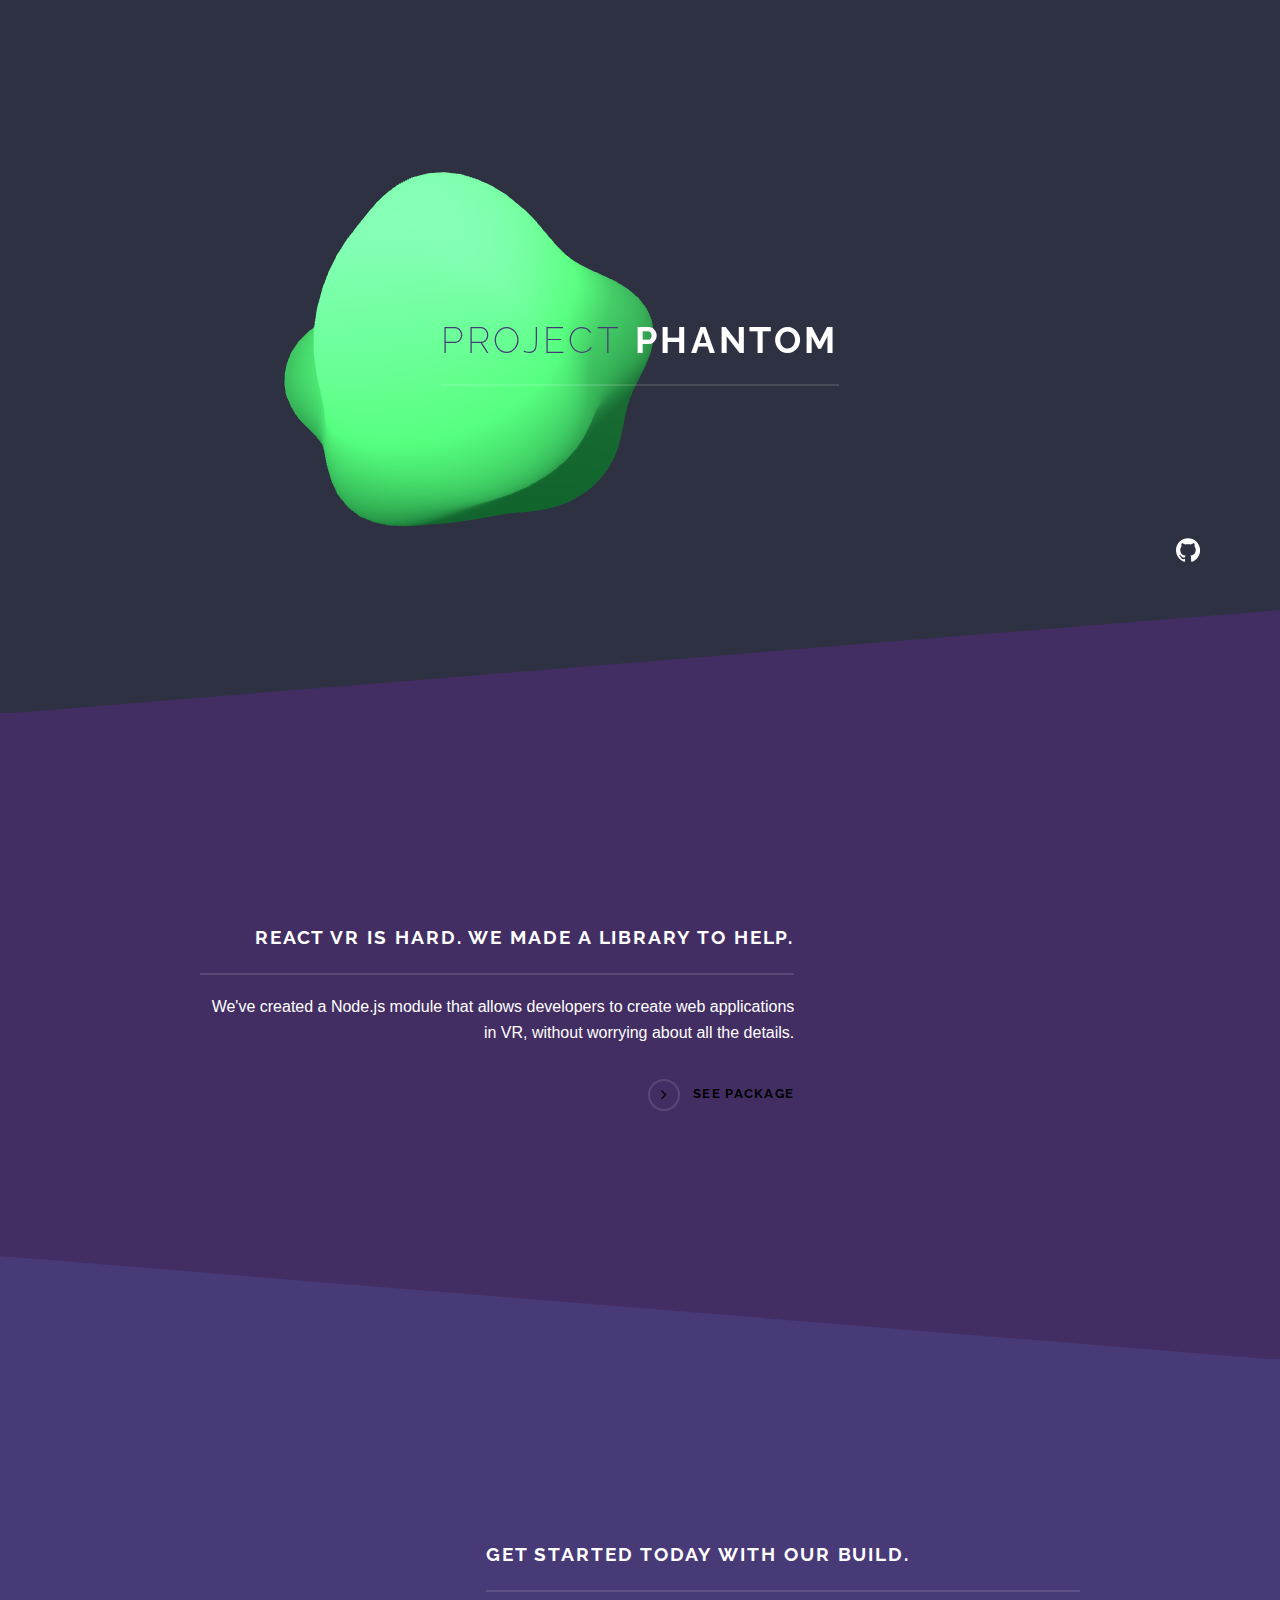
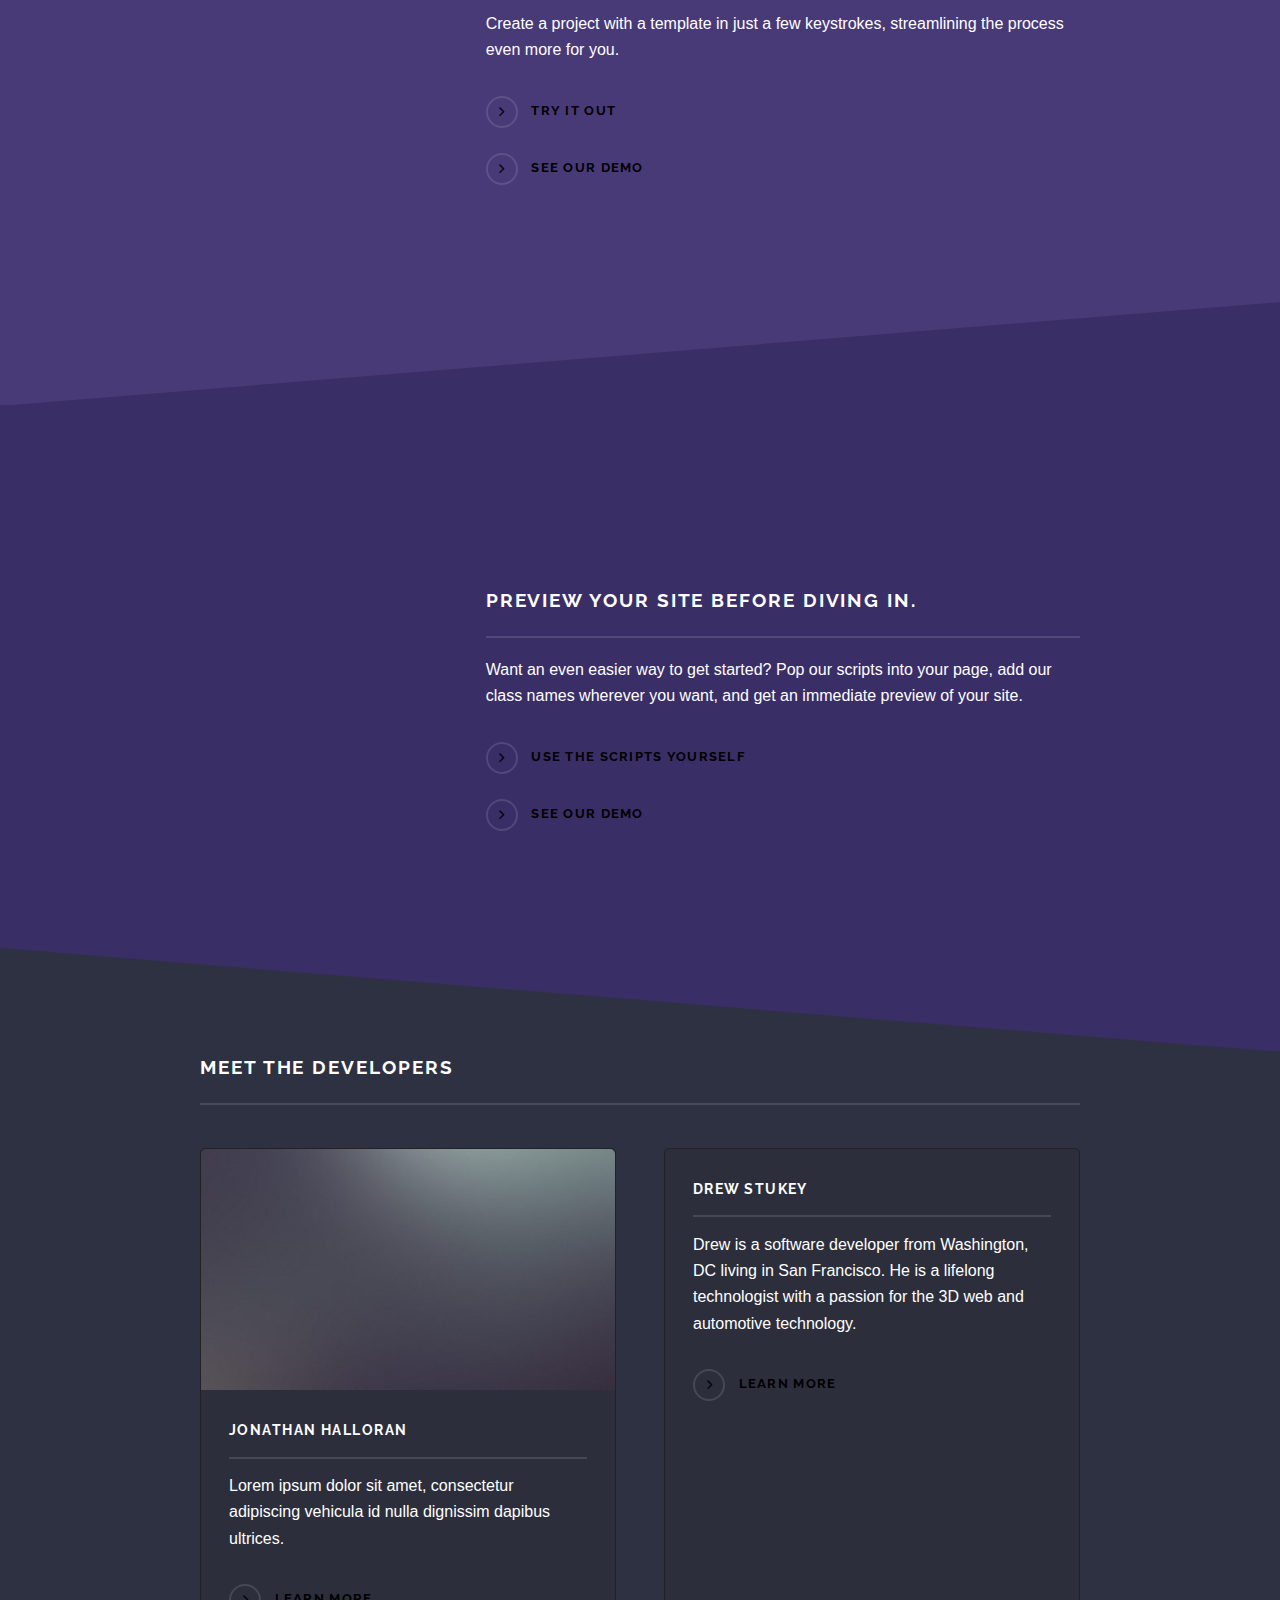
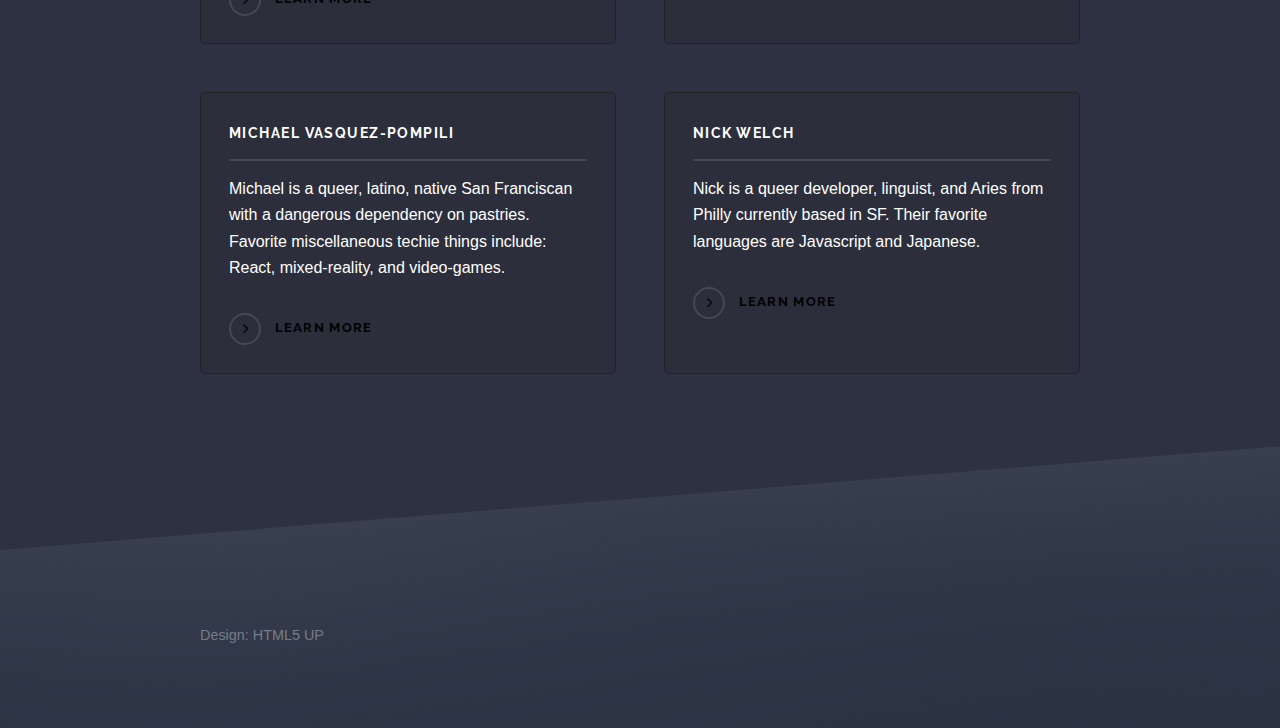
==== commit 9686b3f8: "Change text" ====
--- a/index.html
+++ b/index.html
@@ -82,11 +82,18 @@
 									<div class="content">
 										<h2 class="major">Get started today with our build.</h2>
 										<p>Create a project with a template in just a few keystrokes, streamlining the process even more for you.</p>
-										<a href="https://github.com/PhantomVRTranslate/Phantom-Components-Demo" class="special">Give it a try</a>
+										<a href="https://github.com/PhantomVRTranslate/Phantom-Components-Demo" class="special">Try it out</a>
 										<a onclick="loadModal()" class="special">See our demo</a>
 									</div>
 								</div>
 							</section>
+
+							<style>
+								.special:hover {
+									cursor: pointer;
+									user-select: none;
+								}
+							</style>
 
 						<!-- Three -->
 							<section id="three" class="wrapper spotlight style3">
--- a/assets/css/main.css
+++ b/assets/css/main.css
@@ -6,12 +6,6 @@
 	html5up.net | @ajlkn
 	Free for personal and commercial use under the CCA 3.0 license (html5up.net/license)
 */
-
-@media screen and (max-width: 2048px) {
-	/* .inner {
-		padding-top: 100px;
-	} */
-}
 
 /* Modal */
 
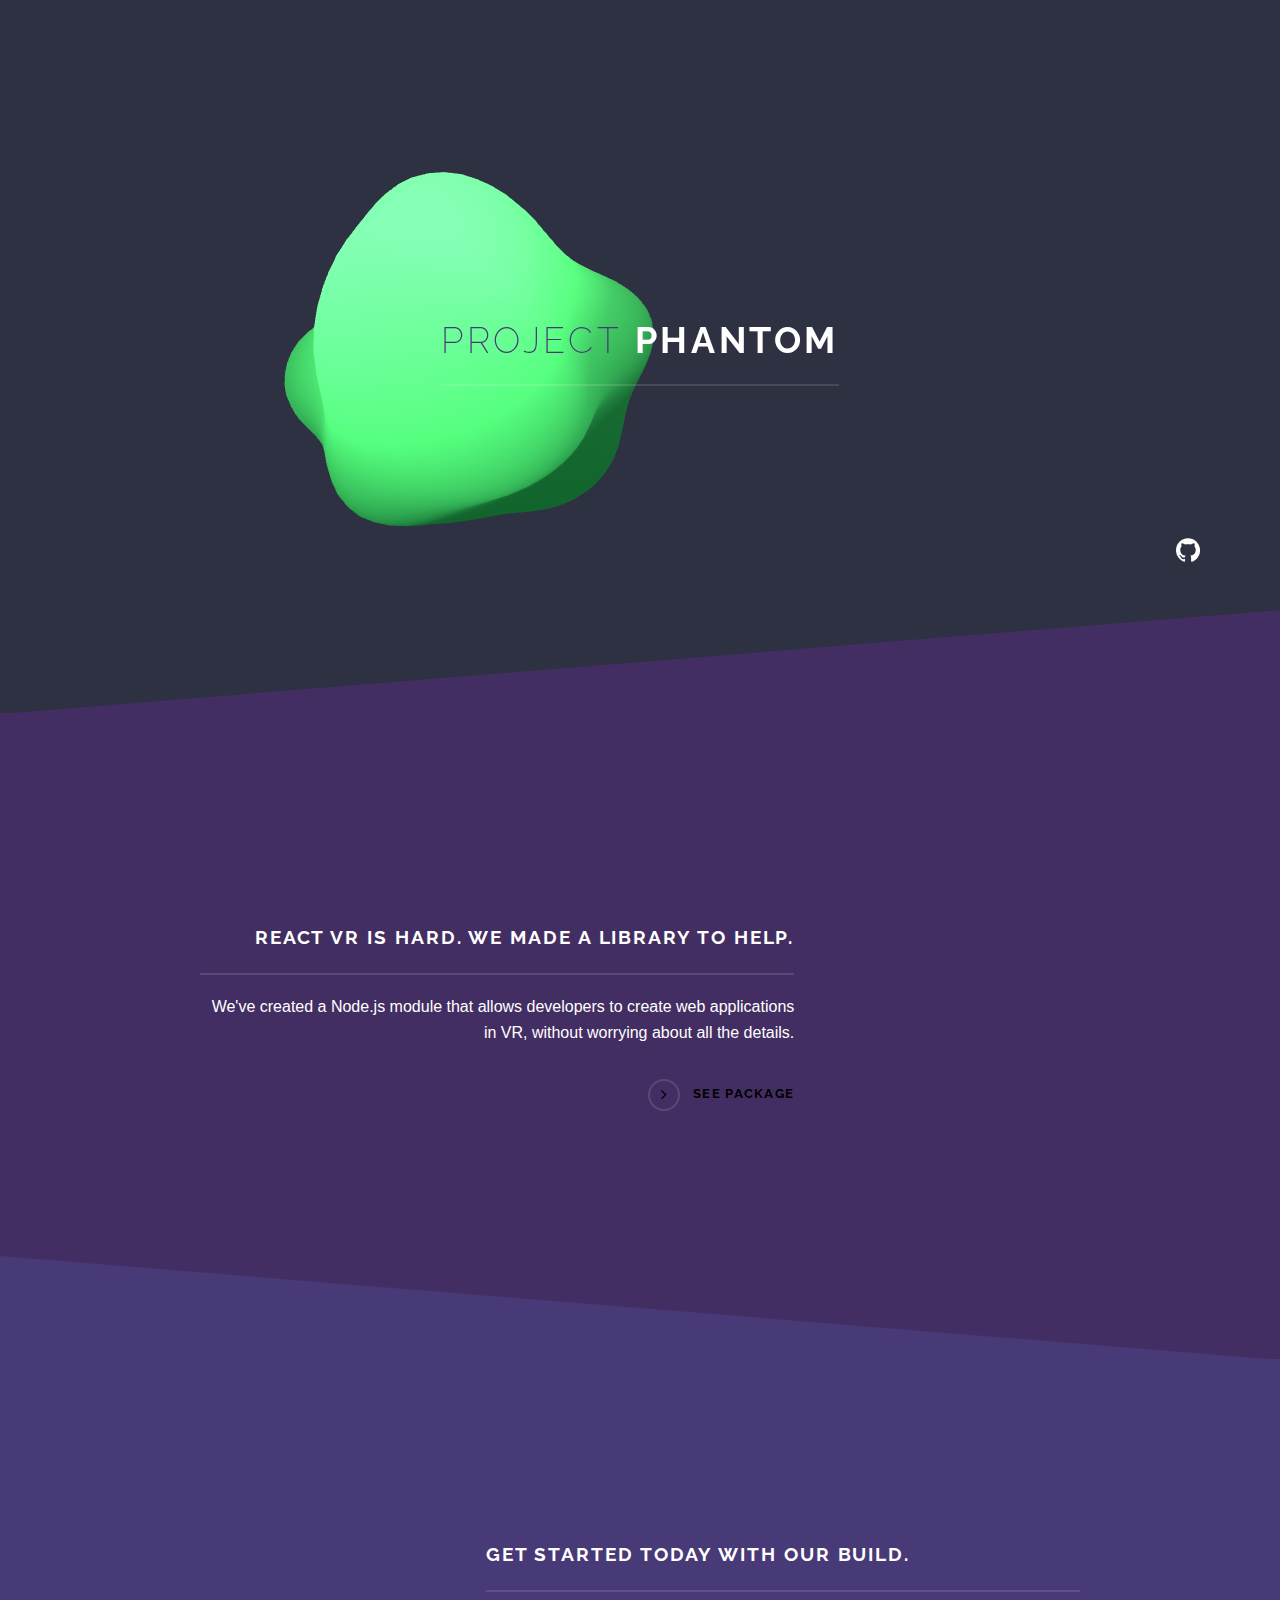
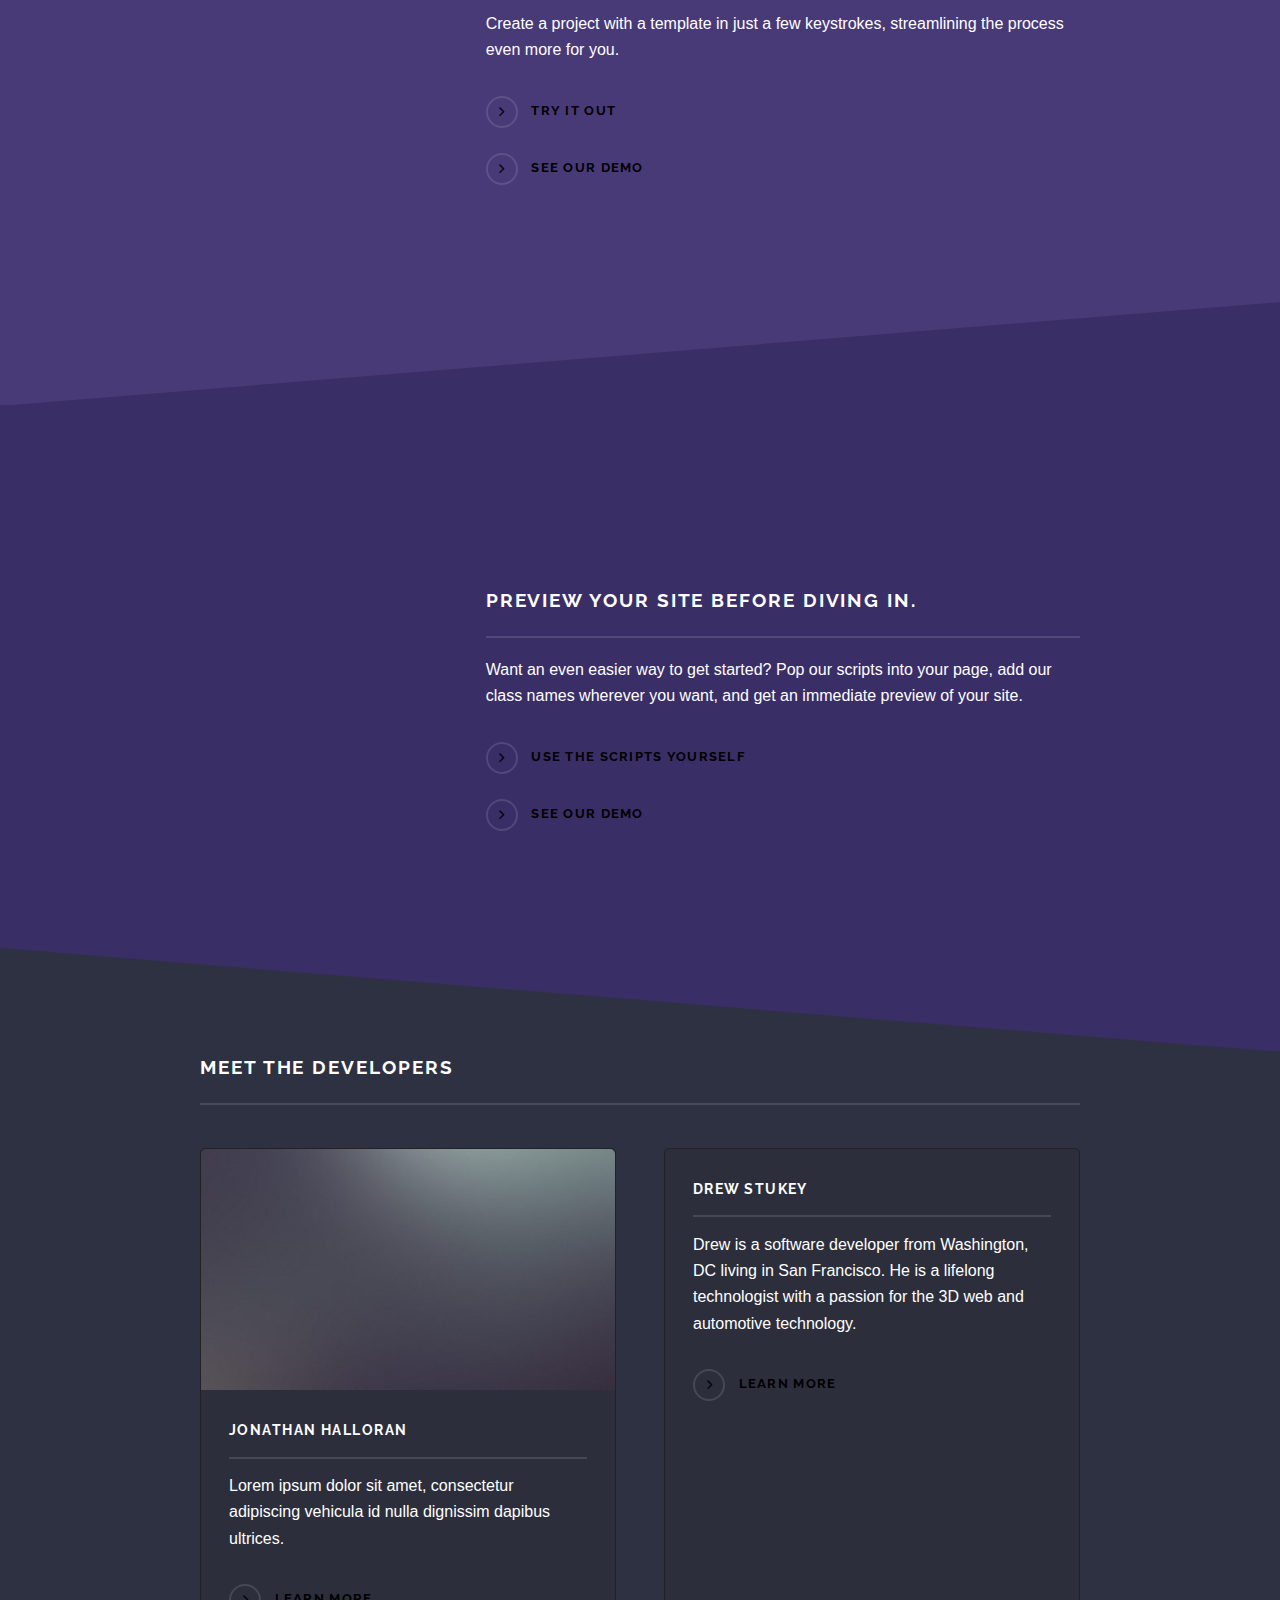
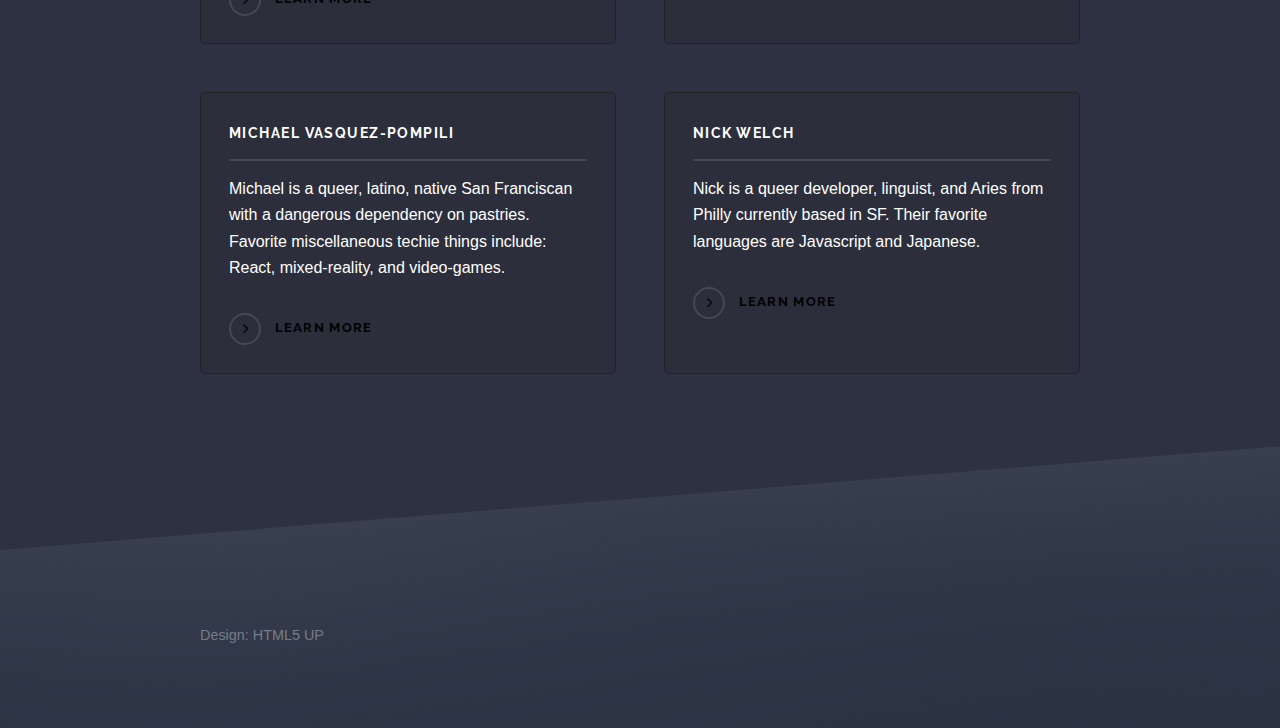
==== commit 72bbfa84: "Favicon" ====
--- a/index.html
+++ b/index.html
@@ -5,169 +5,220 @@
 	Free for personal and commercial use under the CCA 3.0 license (html5up.net/license)
 -->
 <html class="no-js">
-	<head>
-		<title>Project Phantom</title>
-		<meta charset="utf-8" />
-		<meta name="viewport" content="width=device-width, initial-scale=1" />
-		<link rel="stylesheet" href="assets/css/main.css" />
-		<meta name="viewport" content="width=device-width, initial-scale=1">
-		<meta name="description" content="A collection of decorative animated background shapes powered by WebGL and TweenMax." />
-		<meta name="keywords" content="webgl, background, shape, web design, web development, tweenmax, gsap, animation" />
-		<meta name="author" content="Louis Hoebregts for Codrops" />
-		<link rel="stylesheet" type="text/css" href="assets/css/base.css" />
-		<link rel="stylesheet" type="text/css" href="assets/css/demo3.css" />
-		<script>document.documentElement.className="js";var supportsCssVars=function(){var e,t=document.createElement("style");return t.innerHTML="root: { --tmp-var: bold; }",document.head.appendChild(t),e=!!(window.CSS&&window.CSS.supports&&window.CSS.supports("font-weight","var(--tmp-var)")),t.parentNode.removeChild(t),e};supportsCssVars()||alert("Please view this demo in a modern browser that supports CSS Variables.");</script>
-		<script>
-				function loadModal() {
-					const iframe = document.createElement('iframe');
-					iframe.classList.add('modal');
-					const sectionThree = document.getElementById('three');
-					sectionThree.appendChild(iframe);
-					iframe.setAttribute('src', 'https://phantomvrtranslate.github.io/Phantom-Components-Demo/');
+
+<head>
+	<title>Project Phantom</title>
+	<meta charset="utf-8" />
+	<meta name="viewport" content="width=device-width, initial-scale=1" />
+	<link rel="stylesheet" href="assets/css/main.css" />
+	<meta name="viewport" content="width=device-width, initial-scale=1">
+	<meta name="description" content="A collection of decorative animated background shapes powered by WebGL and TweenMax." />
+	<meta name="keywords" content="webgl, background, shape, web design, web development, tweenmax, gsap, animation" />
+	<meta name="author" content="Louis Hoebregts for Codrops" />
+	<link rel="stylesheet" type="text/css" href="assets/css/base.css" />
+	<link rel="stylesheet" type="text/css" href="assets/css/demo3.css" />
+	<script>
+		document.documentElement.className = "js";
+		var supportsCssVars = function () {
+			var e, t = document.createElement("style");
+			return t.innerHTML = "root: { --tmp-var: bold; }", document.head.appendChild(t), e = !!(window.CSS && window.CSS.supports &&
+				window.CSS.supports("font-weight", "var(--tmp-var)")), t.parentNode.removeChild(t), e
+		};
+		supportsCssVars() || alert("Please view this demo in a modern browser that supports CSS Variables.");
+	</script>
+	<script>
+		function loadModal() {
+			const iframe = document.createElement('iframe');
+			iframe.classList.add('modal');
+			const sectionThree = document.getElementById('three');
+			sectionThree.appendChild(iframe);
+			iframe.setAttribute('src', 'https://phantomvrtranslate.github.io/Phantom-Components-Demo/');
+		}
+	</script>
+	<link rel="apple-touch-icon" sizes="180x180" href="./assets/favicons/apple-touch-icon.png">
+	<link rel="icon" type="image/png" sizes="32x32" href="./assets/favicons/favicon-32x32.png">
+	<link rel="icon" type="image/png" sizes="16x16" href="./assets/favicons/favicon-16x16.png">
+	<link rel="manifest" href="./assets/favicons/site.webmanifest">
+	<link rel="mask-icon" href="./assets/favicons/safari-pinned-tab.svg" color="#5bbad5">
+	<meta name="msapplication-TileColor" content="#da532c">
+	<meta name="theme-color" content="#ffffff">
+</head>
+
+<body>
+	<svg class="hidden">
+		<symbol id="icon-github" viewBox="0 0 32.6 31.8">
+			<title>github</title>
+			<path d="M16.3,0C7.3,0,0,7.3,0,16.3c0,7.2,4.7,13.3,11.1,15.5c0.8,0.1,1.1-0.4,1.1-0.8c0-0.4,0-1.4,0-2.8c-4.5,1-5.5-2.2-5.5-2.2c-0.7-1.9-1.8-2.4-1.8-2.4c-1.5-1,0.1-1,0.1-1c1.6,0.1,2.5,1.7,2.5,1.7c1.5,2.5,3.8,1.8,4.7,1.4c0.1-1.1,0.6-1.8,1-2.2c-3.6-0.4-7.4-1.8-7.4-8.1c0-1.8,0.6-3.2,1.7-4.4C7.4,10.7,6.8,9,7.7,6.8c0,0,1.4-0.4,4.5,1.7c1.3-0.4,2.7-0.5,4.1-0.5c1.4,0,2.8,0.2,4.1,0.5c3.1-2.1,4.5-1.7,4.5-1.7c0.9,2.2,0.3,3.9,0.2,4.3c1,1.1,1.7,2.6,1.7,4.4c0,6.3-3.8,7.6-7.4,8c0.6,0.5,1.1,1.5,1.1,3c0,2.2,0,3.9,0,4.5c0,0.4,0.3,0.9,1.1,0.8c6.5-2.2,11.1-8.3,11.1-15.5C32.6,7.3,25.3,0,16.3,0z"
+			/>
+		</symbol>
+	</svg>
+
+	<!-- Page Wrapper -->
+	<div id="page-wrapper">
+
+		<!-- Header -->
+		<header id="header" class="alt">
+			<h1>
+				<a href="index.html">Project Phantom</a>
+			</h1>
+		</header>
+
+		<!-- Banner -->
+		<section id="banner">
+			<div class="inner">
+				<!--<div class="logo"><span class="icon fa-diamond"></span></div> -->
+				<div class="content">
+					<canvas class="scene scene--full" id="scene"></canvas>
+					<div class="content__inner">
+						<h2>
+							<span class="proj">Project</span> Phantom</h2>
+					</div>
+					<a class="github" href="https://github.com/PhantomVRTranslate/PhantomVR" title="Find this project on GitHub">
+						<svg class="icon icon--github">
+							<use xlink:href="#icon-github"></use>
+						</svg>
+					</a>
+				</div>
+			</div>
+		</section>
+		<style>
+			#banner {
+				background: -webkit-canvas(scene)
+			}
+		</style>
+
+		<!-- Wrapper -->
+		<section id="wrapper">
+
+			<!-- One -->
+			<section id="one" class="wrapper spotlight style1">
+				<div class="inner">
+					<a href="#" class="image">
+						<img src="https://s3.us-east-2.amazonaws.com/phantom-vr-images/components.png" alt="" />
+					</a>
+					<div class="content">
+						<h2 class="major">React VR is hard. We made a library to help.</h2>
+						<p>We've created a Node.js module that allows developers to create web applications in VR, without worrying about all
+							the details.</p>
+						<a href="https://www.npmjs.com/package/phantom_components" class="special">See Package</a>
+					</div>
+				</div>
+			</section>
+
+			<!-- Two -->
+			<section id="two" class="wrapper alt spotlight style2">
+				<div class="inner">
+					<a href="#" class="image">
+						<img src="https://s3.us-east-2.amazonaws.com/phantom-vr-images/unscraped-demo.png" alt="" />
+					</a>
+					<div class="content">
+						<h2 class="major">Get started today with our build.</h2>
+						<p>Create a project with a template in just a few keystrokes, streamlining the process even more for you.</p>
+						<a href="https://github.com/PhantomVRTranslate/Phantom-Components-Demo" class="special">Try it out</a>
+						<a onclick="loadModal()" class="special">See our demo</a>
+					</div>
+				</div>
+			</section>
+
+			<style>
+				.special:hover {
+					cursor: pointer;
+					user-select: none;
 				}
-			</script>
-	</head>
-	<body>
-		<svg class="hidden">
-			<symbol id="icon-github" viewBox="0 0 32.6 31.8">
-				<title>github</title>
-				<path d="M16.3,0C7.3,0,0,7.3,0,16.3c0,7.2,4.7,13.3,11.1,15.5c0.8,0.1,1.1-0.4,1.1-0.8c0-0.4,0-1.4,0-2.8c-4.5,1-5.5-2.2-5.5-2.2c-0.7-1.9-1.8-2.4-1.8-2.4c-1.5-1,0.1-1,0.1-1c1.6,0.1,2.5,1.7,2.5,1.7c1.5,2.5,3.8,1.8,4.7,1.4c0.1-1.1,0.6-1.8,1-2.2c-3.6-0.4-7.4-1.8-7.4-8.1c0-1.8,0.6-3.2,1.7-4.4C7.4,10.7,6.8,9,7.7,6.8c0,0,1.4-0.4,4.5,1.7c1.3-0.4,2.7-0.5,4.1-0.5c1.4,0,2.8,0.2,4.1,0.5c3.1-2.1,4.5-1.7,4.5-1.7c0.9,2.2,0.3,3.9,0.2,4.3c1,1.1,1.7,2.6,1.7,4.4c0,6.3-3.8,7.6-7.4,8c0.6,0.5,1.1,1.5,1.1,3c0,2.2,0,3.9,0,4.5c0,0.4,0.3,0.9,1.1,0.8c6.5-2.2,11.1-8.3,11.1-15.5C32.6,7.3,25.3,0,16.3,0z"/>
-			</symbol>
-		</svg>
-
-		<!-- Page Wrapper -->
-			<div id="page-wrapper">
-
-				<!-- Header -->
-					<header id="header" class="alt">
-						<h1><a href="index.html">Project Phantom</a></h1>
-					</header>
-
-				<!-- Banner -->
-					<section id="banner">
-						<div class="inner">
-							<!--<div class="logo"><span class="icon fa-diamond"></span></div> -->
-							<div class="content">
-								<canvas class="scene scene--full" id="scene"></canvas>
-								<div class="content__inner">
-									<h2><span class="proj">Project</span> Phantom</h2>
-								</div>
-								<a class="github" href="https://github.com/PhantomVRTranslate/PhantomVR" title="Find this project on GitHub"><svg class="icon icon--github"><use xlink:href="#icon-github"></use></svg></a>
-							</div>
-							</div>
+			</style>
+
+			<!-- Three -->
+			<section id="three" class="wrapper spotlight style3">
+				<div class="inner">
+					<a class="image">
+						<img src="https://s3.us-east-2.amazonaws.com/phantom-vr-images/scraped-demo.png" alt="" />
+						</button>
+					</a>
+					<div class="content">
+						<h2 class="major">Preview your site before diving in.</h2>
+						<p>Want an even easier way to get started? Pop our scripts into your page, add our class names wherever you want, and
+							get an immediate preview of your site.</p>
+						<a href="https://github.com/PhantomVRTranslate/PhantomScripts" class="special">Use the scripts yourself</a>
+						<a href="https://phantomvrtranslate.github.io/Phantom-Demo-Site/" class="special">See our demo</a>
+					</div>
+				</div>
+			</section>
+
+			<!-- Four -->
+			<section id="four" class="wrapper alt style1">
+				<div class="inner">
+					<h2 class="major">Meet the Developers</h2>
+					<section class="features">
+						<article>
+							<a href="#" class="image">
+								<img src="images/pic04.jpg" alt="" />
+							</a>
+							<h3 class="major">Jonathan Halloran</h3>
+							<p>Lorem ipsum dolor sit amet, consectetur adipiscing vehicula id nulla dignissim dapibus ultrices.</p>
+							<a href="#" class="special">Learn more</a>
+						</article>
+						<article>
+							<a href="#" class="image">
+								<img src="https://s3.amazonaws.com/project-phantom/profpic.jpg" alt="" />
+							</a>
+							<h3 class="major">Drew Stukey</h3>
+							<p>Drew is a software developer from Washington, DC living in San Francisco. He is a lifelong technologist with a passion
+								for the 3D web and automotive technology.</p>
+							<a href="https://drewstukey.com/" class="special">Learn more</a>
+						</article>
+						<article>
+							<a href="#" class="image">
+								<img src="http://res.cloudinary.com/mpompili/image/upload/c_crop,g_north,h_772,w_1235,x_0,y_89/v1525104320/Image_uploaded_from_iOS.jpg"
+								  alt="" />
+							</a>
+							<h3 class="major">Michael Vasquez-Pompili</h3>
+							<p>Michael is a queer, latino, native San Franciscan with a dangerous dependency on pastries. Favorite miscellaneous
+								techie things include: React, mixed-reality, and video-games.</p>
+							<a href="#" class="special">Learn more</a>
+						</article>
+						<article>
+							<a href="http://nwelch.com/" class="image">
+								<img src="https://s3.us-east-2.amazonaws.com/nick-professional/profile.jpg" style="" alt="" />
+							</a>
+							<h3 class="major">Nick Welch</h3>
+							<p>Nick is a queer developer, linguist, and Aries from Philly currently based in SF. Their favorite languages are Javascript
+								and Japanese.</p>
+							<a href="https://github.com/nwelchr" class="special">Learn more</a>
+						</article>
+
 					</section>
-					<style>
- 						#banner { background: -webkit-canvas(scene) }
- 					</style>
-
-				<!-- Wrapper -->
-					<section id="wrapper">
-
-						<!-- One -->
-							<section id="one" class="wrapper spotlight style1">
-								<div class="inner">
-									<a href="#" class="image"><img src="https://s3.us-east-2.amazonaws.com/phantom-vr-images/components.png" alt="" /></a>
-									<div class="content">
-										<h2 class="major">React VR is hard. We made a library to help.</h2>
-										<p>We've created a Node.js module that allows developers to create web applications in VR, without worrying about all the details.</p>
-										<a href="https://www.npmjs.com/package/phantom_components" class="special">See Package</a>
-									</div>
-								</div>
-							</section>
-
-						<!-- Two -->
-							<section id="two" class="wrapper alt spotlight style2">
-								<div class="inner">
-									<a href="#" class="image"><img src="https://s3.us-east-2.amazonaws.com/phantom-vr-images/unscraped-demo.png" alt="" /></a>
-									<div class="content">
-										<h2 class="major">Get started today with our build.</h2>
-										<p>Create a project with a template in just a few keystrokes, streamlining the process even more for you.</p>
-										<a href="https://github.com/PhantomVRTranslate/Phantom-Components-Demo" class="special">Try it out</a>
-										<a onclick="loadModal()" class="special">See our demo</a>
-									</div>
-								</div>
-							</section>
-
-							<style>
-								.special:hover {
-									cursor: pointer;
-									user-select: none;
-								}
-							</style>
-
-						<!-- Three -->
-							<section id="three" class="wrapper spotlight style3">
-								<div class="inner">
-									<a class="image"><img src="https://s3.us-east-2.amazonaws.com/phantom-vr-images/scraped-demo.png" alt="" /></button></a>
-									<div class="content">
-										<h2 class="major">Preview your site before diving in.</h2>
-										<p>Want an even easier way to get started? Pop our scripts into your page, add our class names wherever you want, and get an immediate preview of your site.</p>
-										<a href="https://github.com/PhantomVRTranslate/PhantomScripts" class="special">Use the scripts yourself</a>
-										<a href="https://phantomvrtranslate.github.io/Phantom-Demo-Site/" class="special">See our demo</a>
-									</div>
-								</div>
-							</section>
-
-						<!-- Four -->
-							<section id="four" class="wrapper alt style1">
-								<div class="inner">
-									<h2 class="major">Meet the Developers</h2>
-									<section class="features">
-										<article>
-											<a href="#" class="image"><img src="images/pic04.jpg" alt="" /></a>
-											<h3 class="major">Jonathan Halloran</h3>
-											<p>Lorem ipsum dolor sit amet, consectetur adipiscing vehicula id nulla dignissim dapibus ultrices.</p>
-											<a href="#" class="special">Learn more</a>
-										</article>
-										<article>
-											<a href="#" class="image"><img src="https://s3.amazonaws.com/project-phantom/profpic.jpg" alt="" /></a>
-											<h3 class="major">Drew Stukey</h3>
-											<p>Drew is a software developer from Washington, DC living in San Francisco.  He is a lifelong technologist with a passion for the 3D web and automotive technology.</p>
-											<a href="https://drewstukey.com/" class="special">Learn more</a>
-										</article>
-										<article>
-											<a href="#" class="image"><img src="http://res.cloudinary.com/mpompili/image/upload/c_crop,g_north,h_772,w_1235,x_0,y_89/v1525104320/Image_uploaded_from_iOS.jpg" alt="" /></a>
-											<h3 class="major">Michael Vasquez-Pompili</h3>
-											<p>Michael is a queer, latino, native San Franciscan with a dangerous dependency on pastries. Favorite miscellaneous techie things include: React, mixed-reality, and video-games.</p>
-											<a href="#" class="special">Learn more</a>
-										</article>
-										<article>
-											<a href="http://nwelch.com/" class="image"><img src="https://s3.us-east-2.amazonaws.com/nick-professional/profile.jpg" style="" alt="" /></a>
-											<h3 class="major">Nick Welch</h3>
-											<p>Nick is a queer developer, linguist, and Aries from Philly currently based in SF. Their favorite languages are Javascript and Japanese.</p>
-											<a href="https://github.com/nwelchr" class="special">Learn more</a>
-										</article>
-
-									</section>
-								</div>
-							</section>
-
-					</section>
-
-				<!-- Footer -->
-					<section id="footer">
-						<div class="inner">
-
-							<ul class="copyright">
-								<li>Design: <a href="http://html5up.net">HTML5 UP</a></li>
-							</ul>
-						</div>
-					</section>
-
+				</div>
+			</section>
+
+		</section>
+
+		<!-- Footer -->
+		<section id="footer">
+			<div class="inner">
+
+				<ul class="copyright">
+					<li>Design:
+						<a href="http://html5up.net">HTML5 UP</a>
+					</li>
+				</ul>
 			</div>
-
-		<!-- Scripts -->
-			<script src="assets/js/skel.min.js"></script>
-			<script src="assets/js/jquery.min.js"></script>
-			<script src="assets/js/jquery.scrollex.min.js"></script>
-			<script src="assets/js/util.js"></script>
-			<script src="assets/js/main.js"></script>
-		<!-- 3D Blob -->
-			<script src="assets/js/demo.js"></script>
-			<script src="assets/js/three.min.js"></script>
-			<script src="assets/js/perlin.js"></script>
-			<script src="assets/js/TweenMax.min.js"></script>
-			<script src="assets/js/demo3.js"></script>
-
-	</body>
-</html>
+		</section>
+
+	</div>
+
+	<!-- Scripts -->
+	<script src="assets/js/skel.min.js"></script>
+	<script src="assets/js/jquery.min.js"></script>
+	<script src="assets/js/jquery.scrollex.min.js"></script>
+	<script src="assets/js/util.js"></script>
+	<script src="assets/js/main.js"></script>
+	<!-- 3D Blob -->
+	<script src="assets/js/demo.js"></script>
+	<script src="assets/js/three.min.js"></script>
+	<script src="assets/js/perlin.js"></script>
+	<script src="assets/js/TweenMax.min.js"></script>
+	<script src="assets/js/demo3.js"></script>
+
+</body>
+
+</html>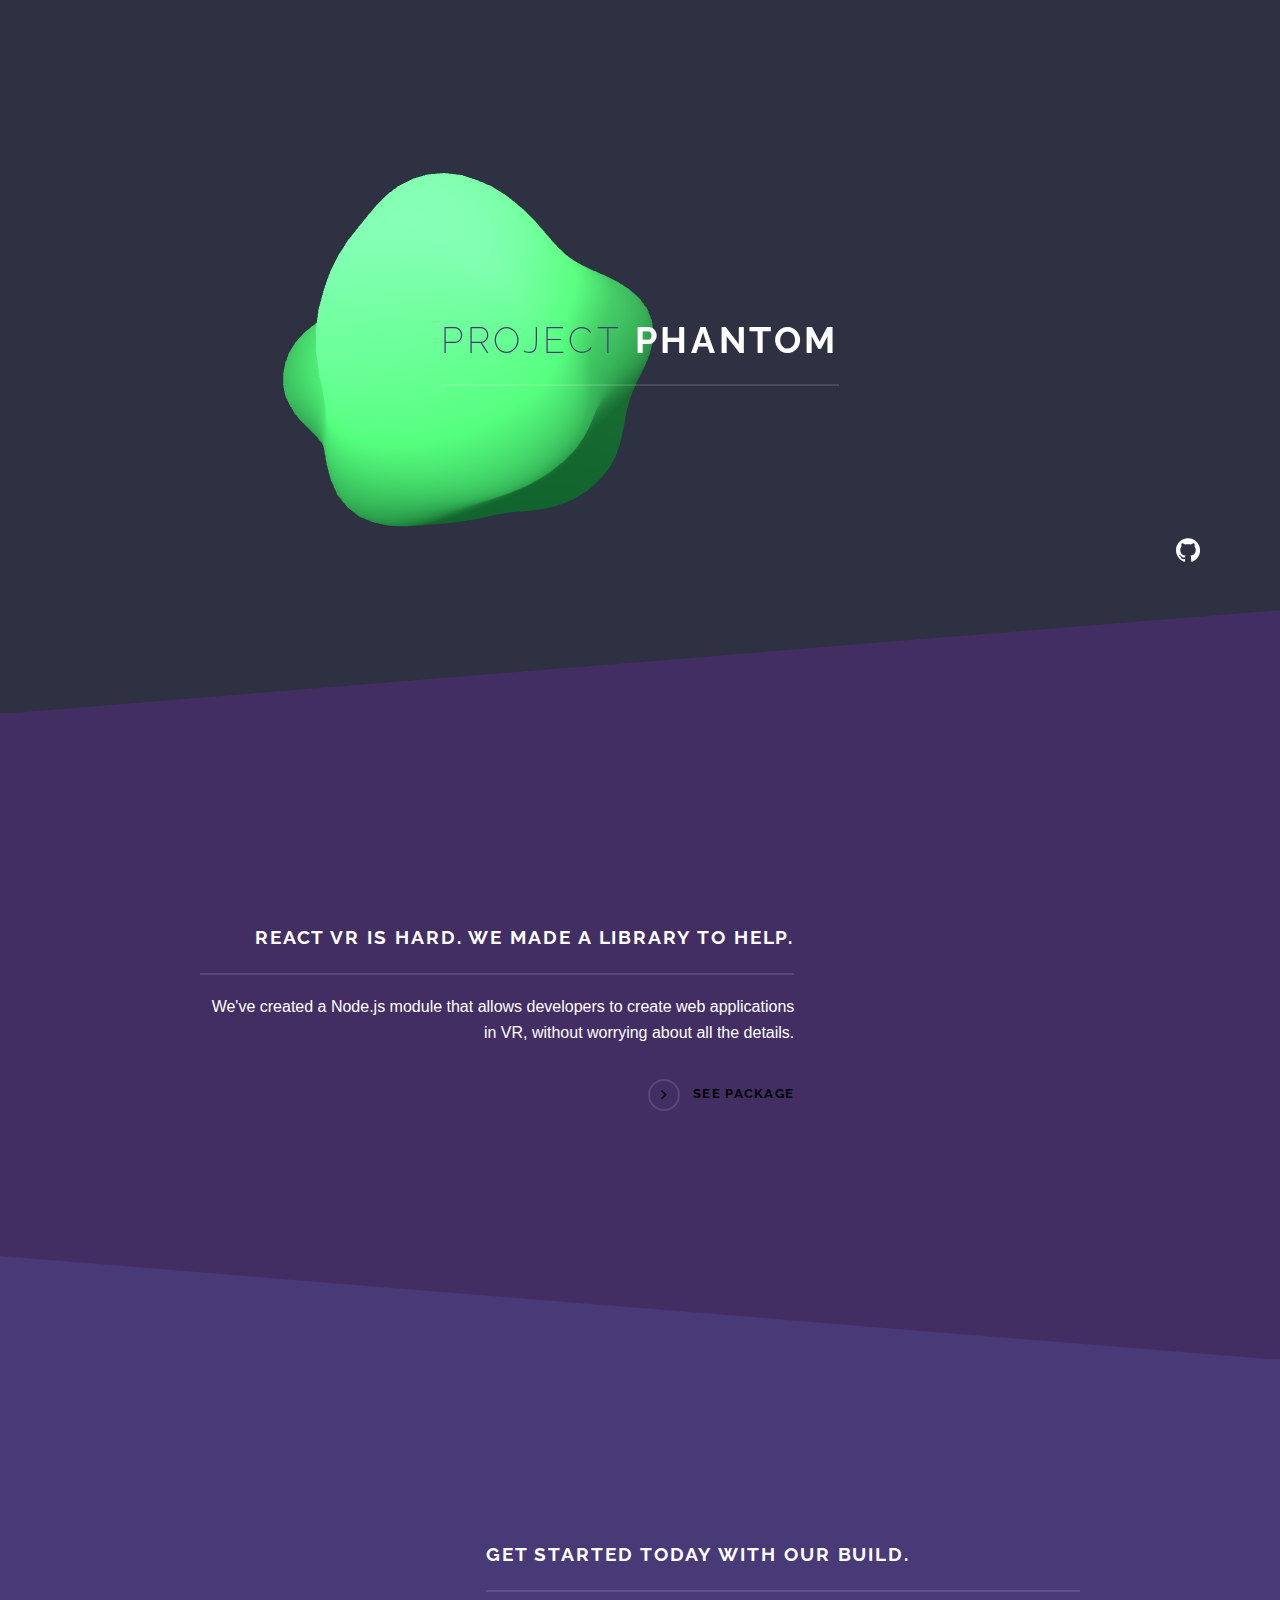
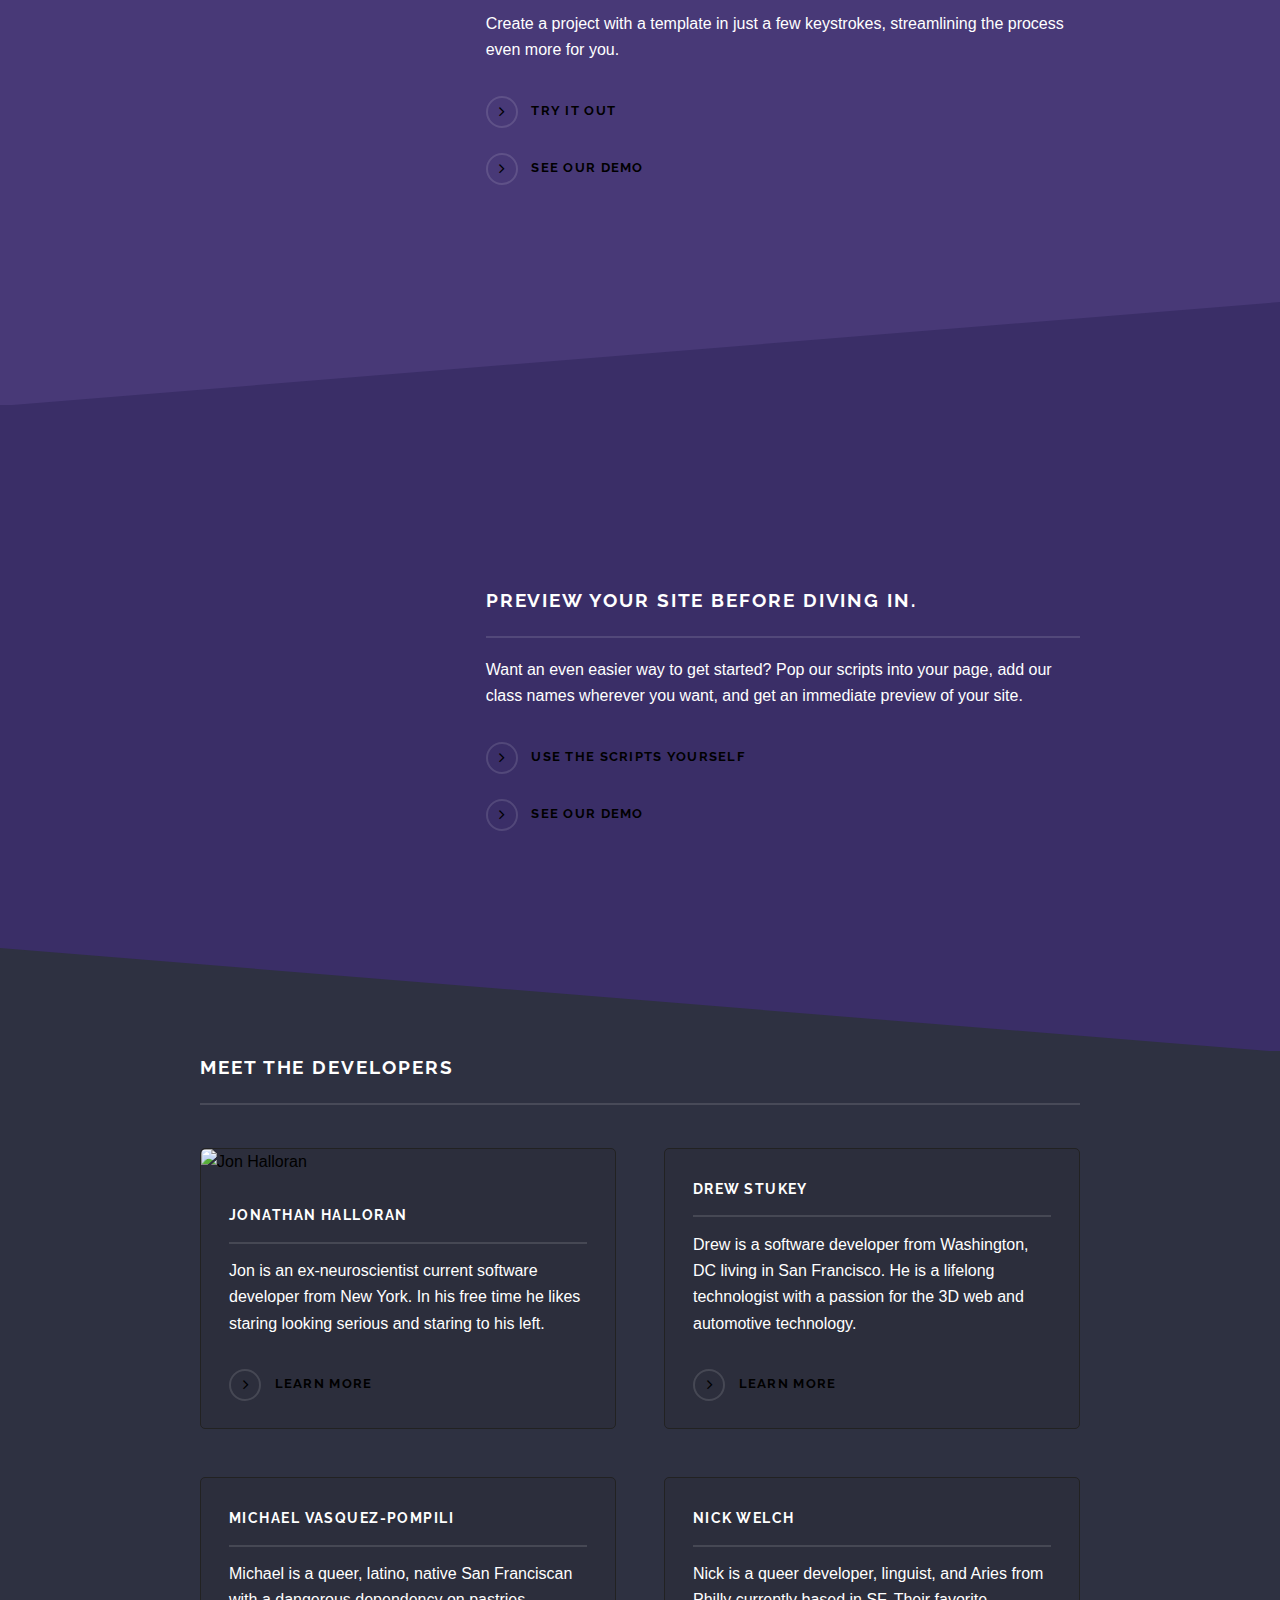
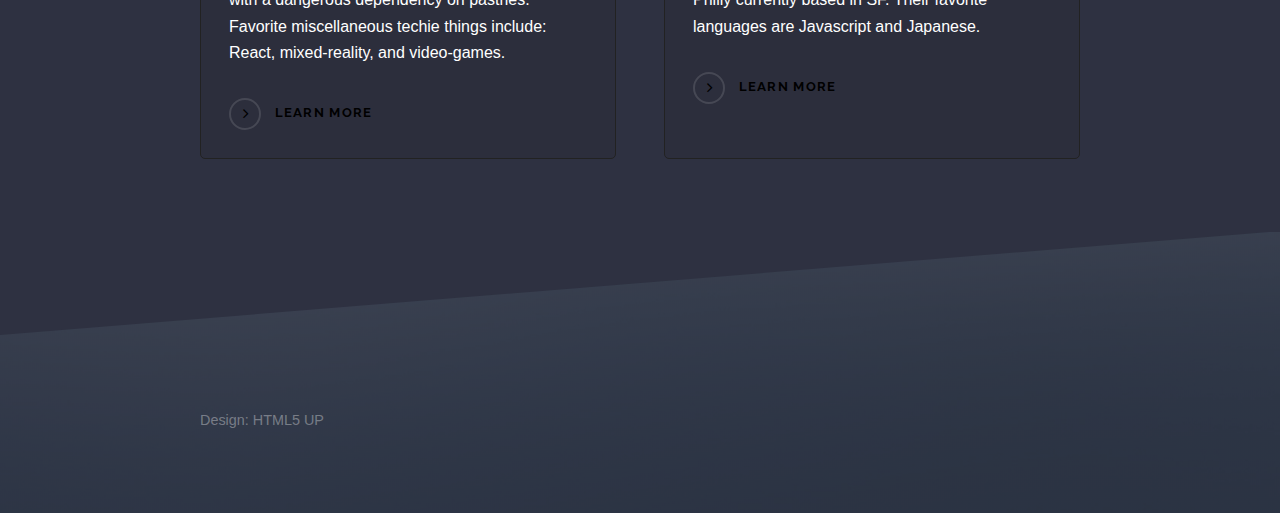
==== commit 79274119: "Add Jon Halloran information" ====
--- a/index.html
+++ b/index.html
@@ -151,11 +151,15 @@
 					<section class="features">
 						<article>
 							<a href="#" class="image">
-								<img src="images/pic04.jpg" alt="" />
+								<img src="
+								http://res.cloudinary.com/dtw7iteso/image/upload/c_crop,e_auto_brightness,g_north,h_800,w_1256/v1525649868/IMG_9532.jpg"
+								  alt=" Jon Halloran" />
 							</a>
 							<h3 class="major">Jonathan Halloran</h3>
-							<p>Lorem ipsum dolor sit amet, consectetur adipiscing vehicula id nulla dignissim dapibus ultrices.</p>
-							<a href="#" class="special">Learn more</a>
+							<p>Jon is an ex-neuroscientist current software developer from New York. In his free time he likes staring looking serious
+								and staring to his left.
+							</p>
+							<a href="http://www.jonhalloran.com" class="special">Learn more</a>
 						</article>
 						<article>
 							<a href="#" class="image">
